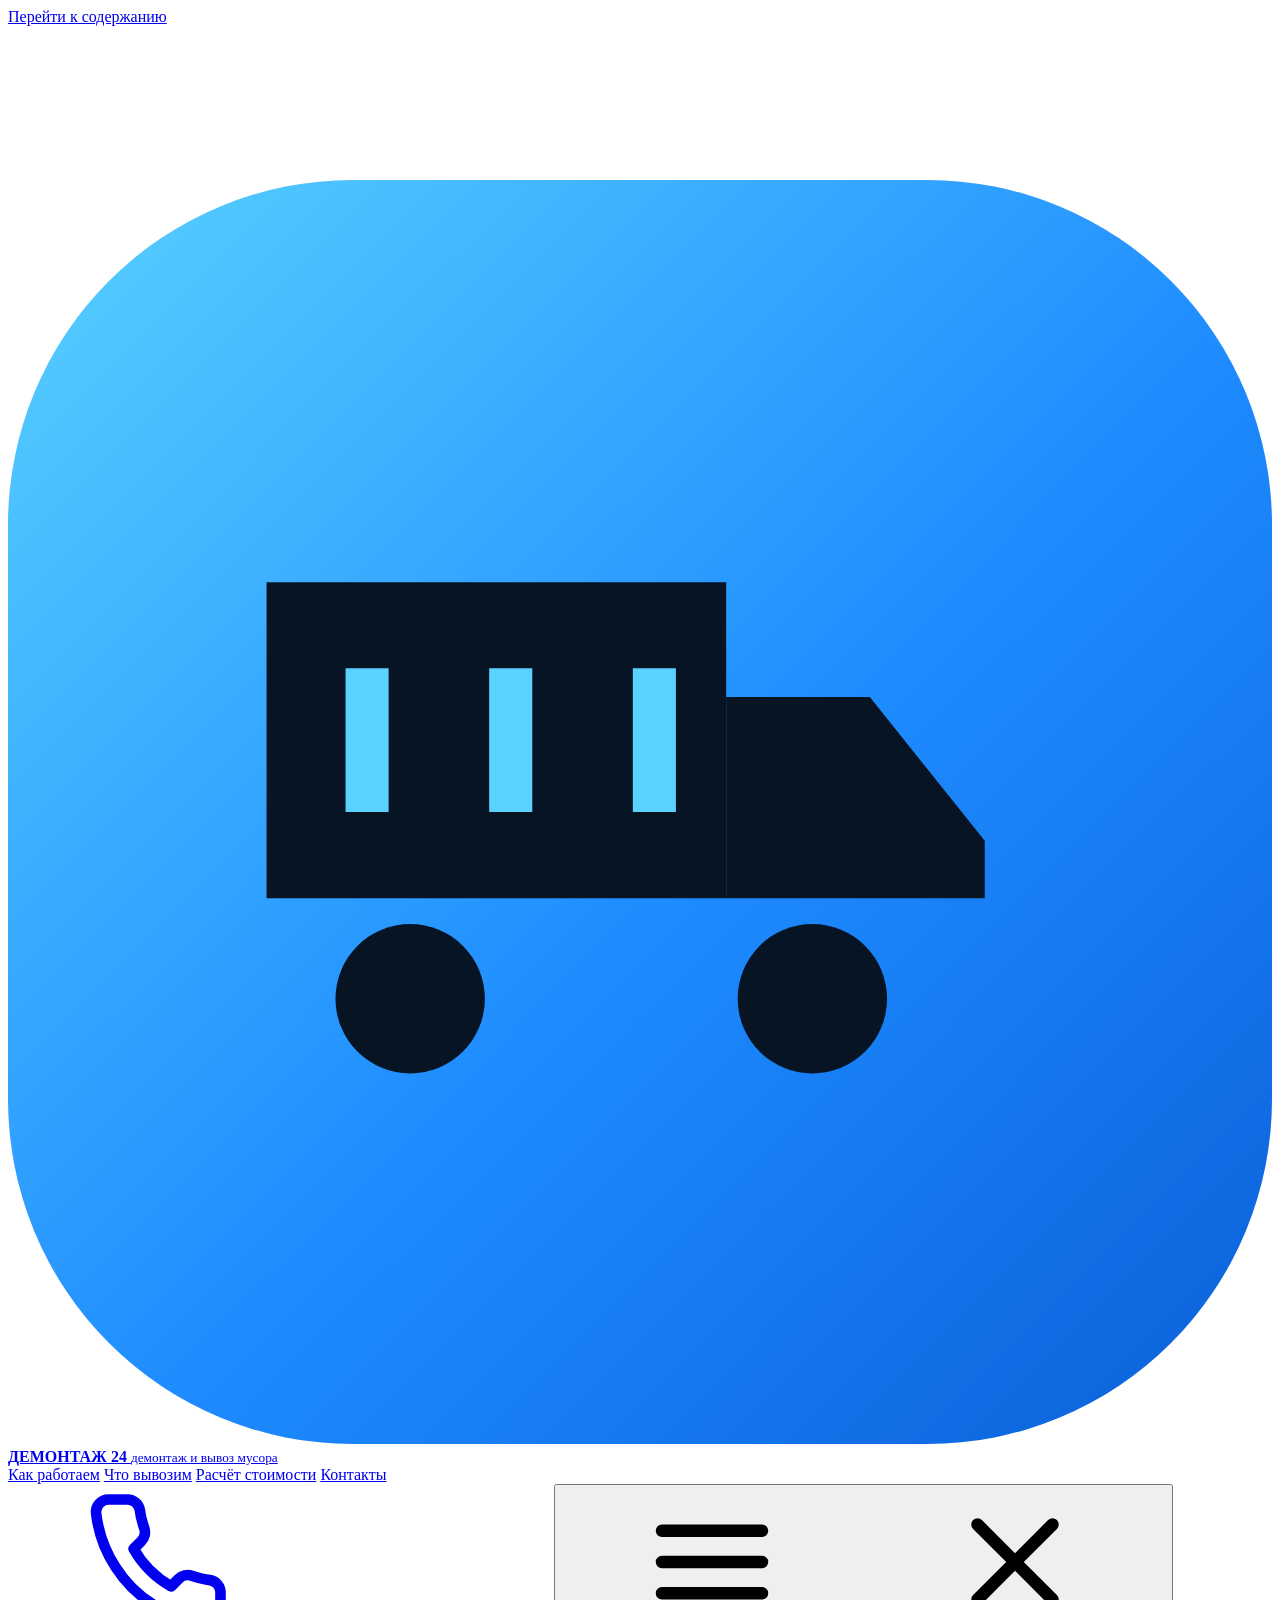
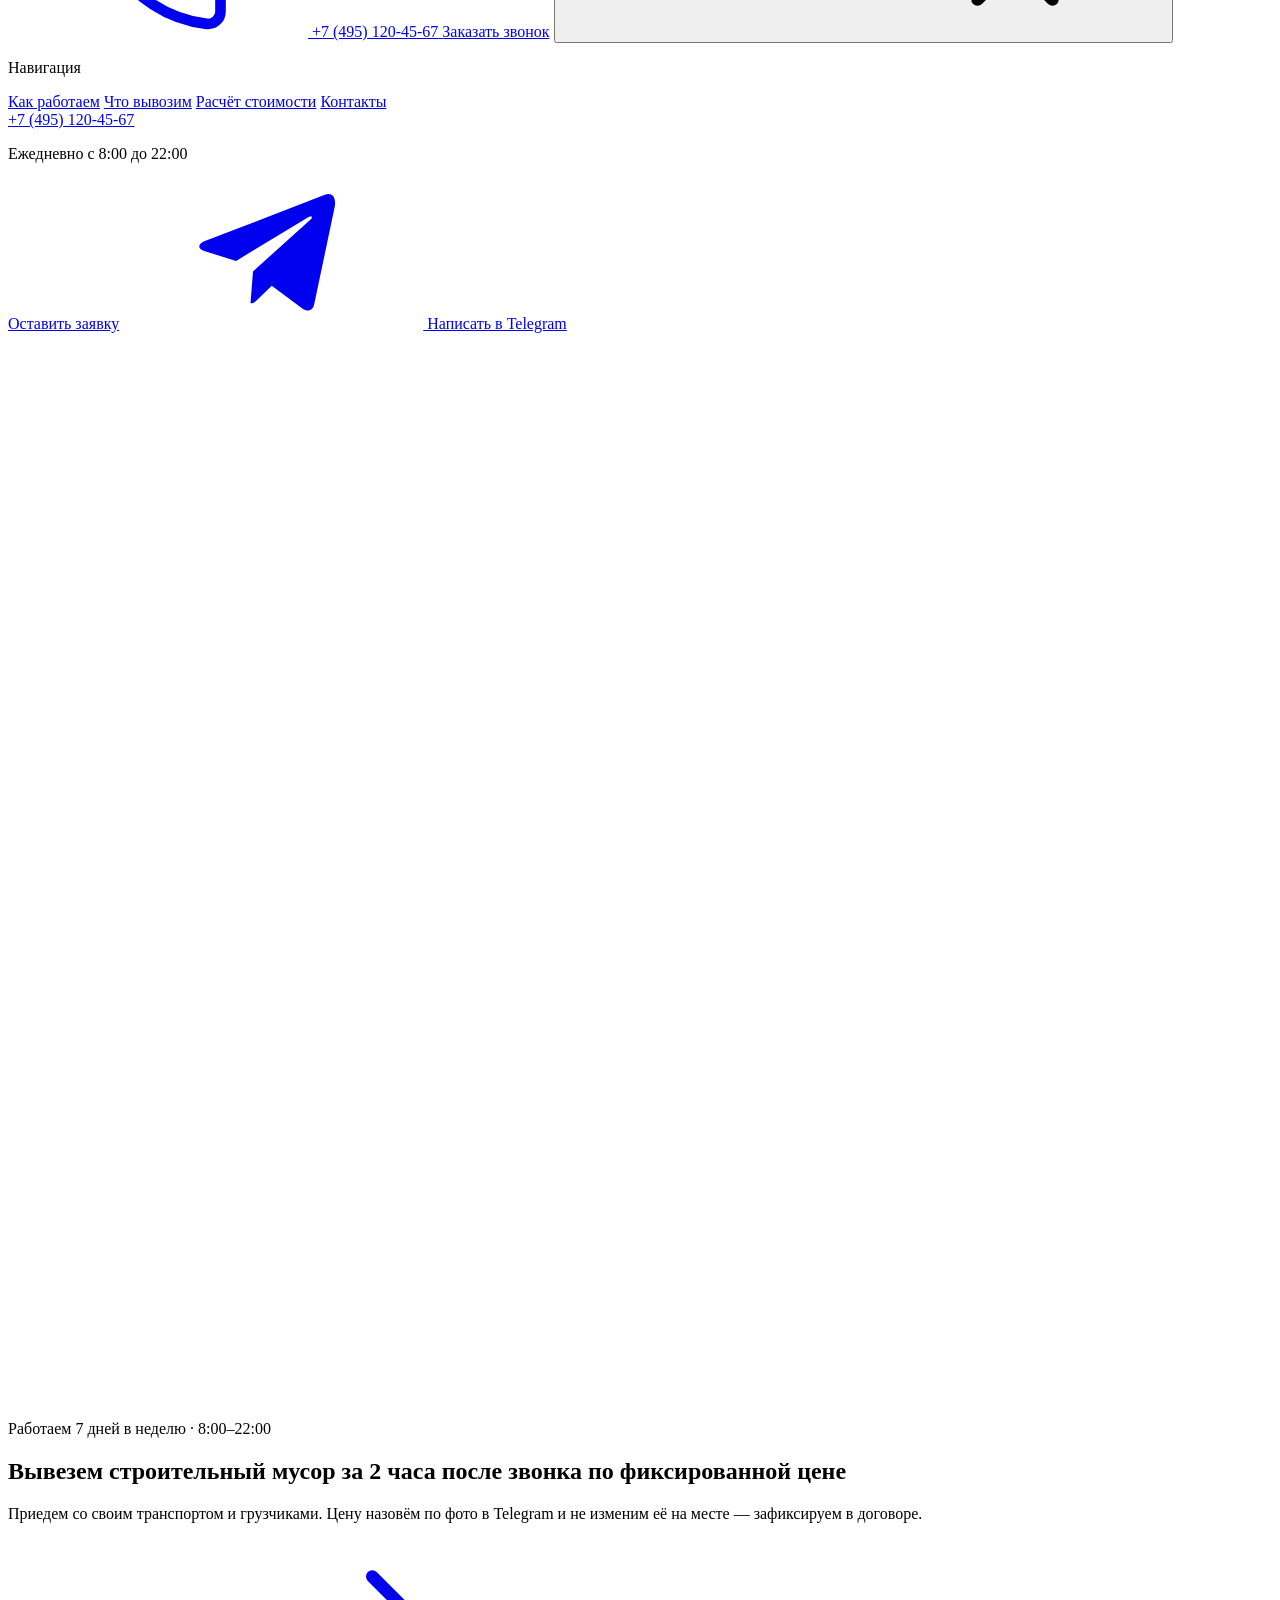
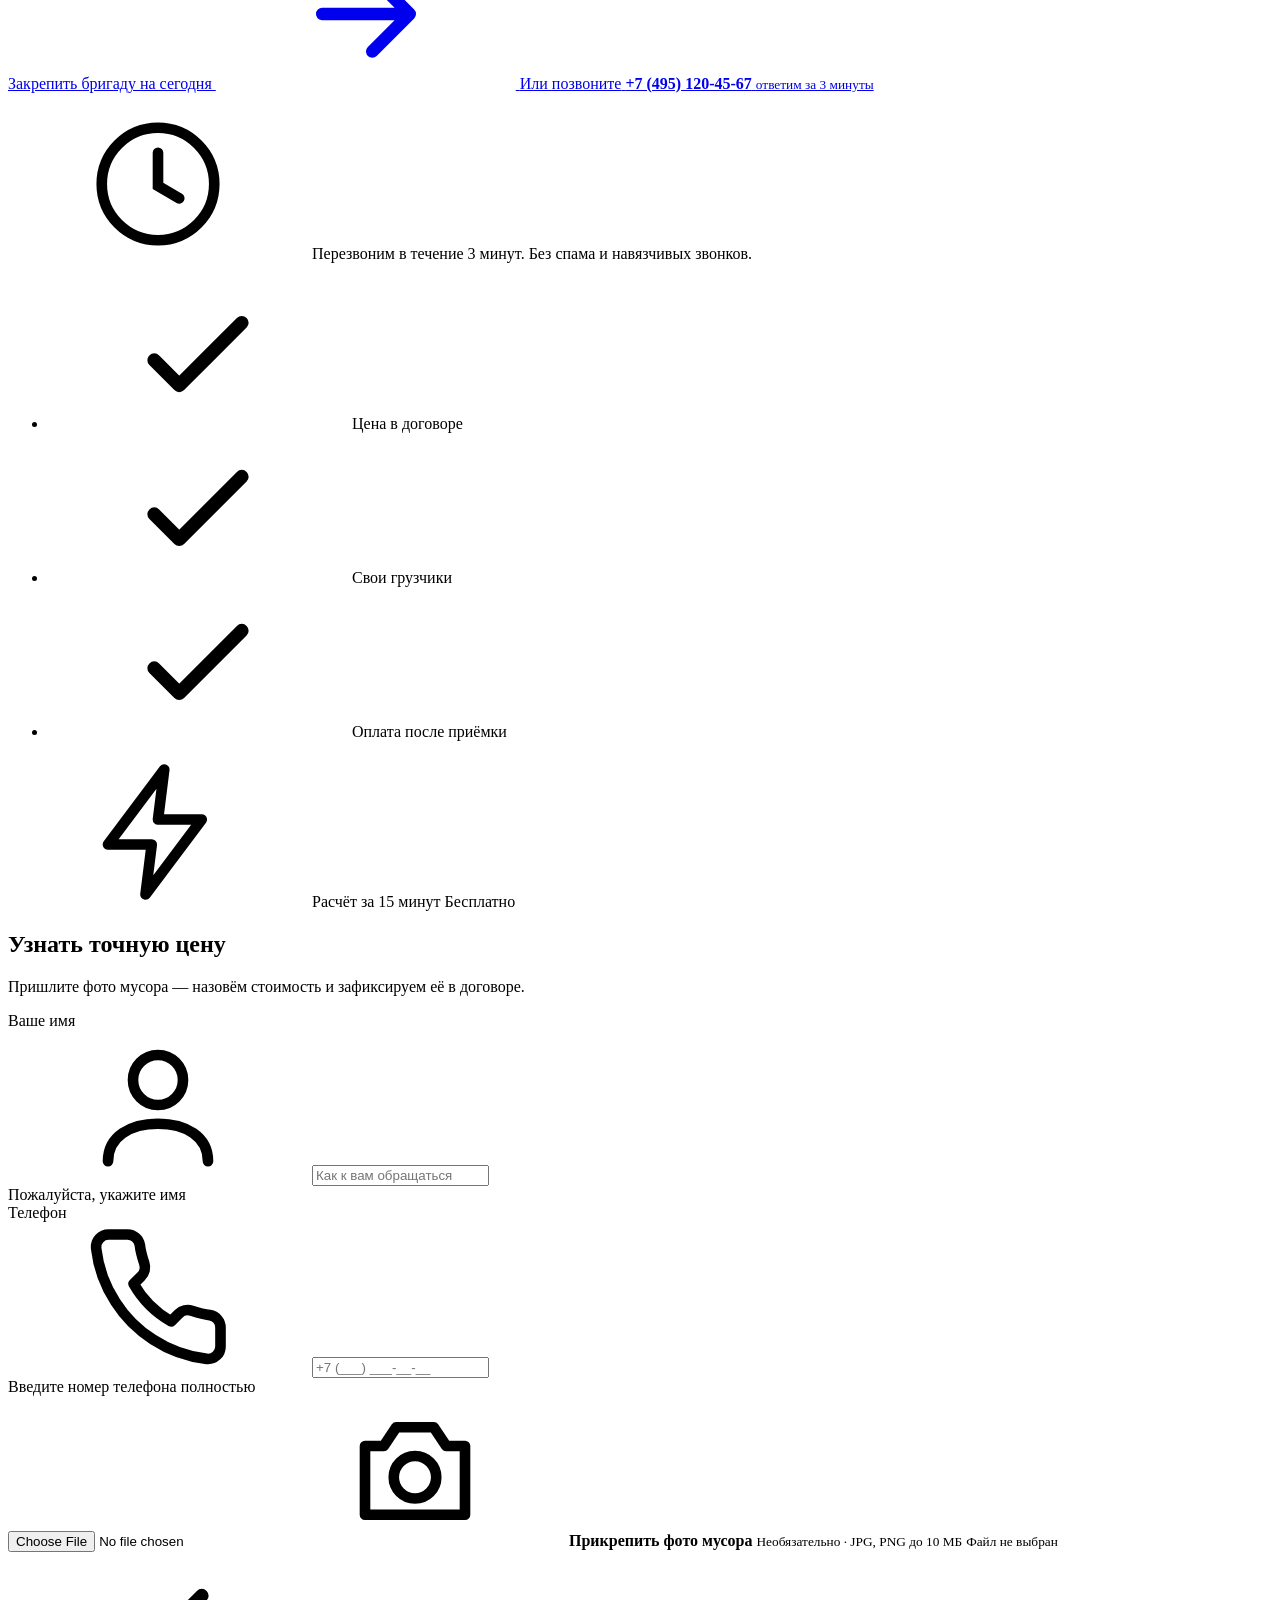
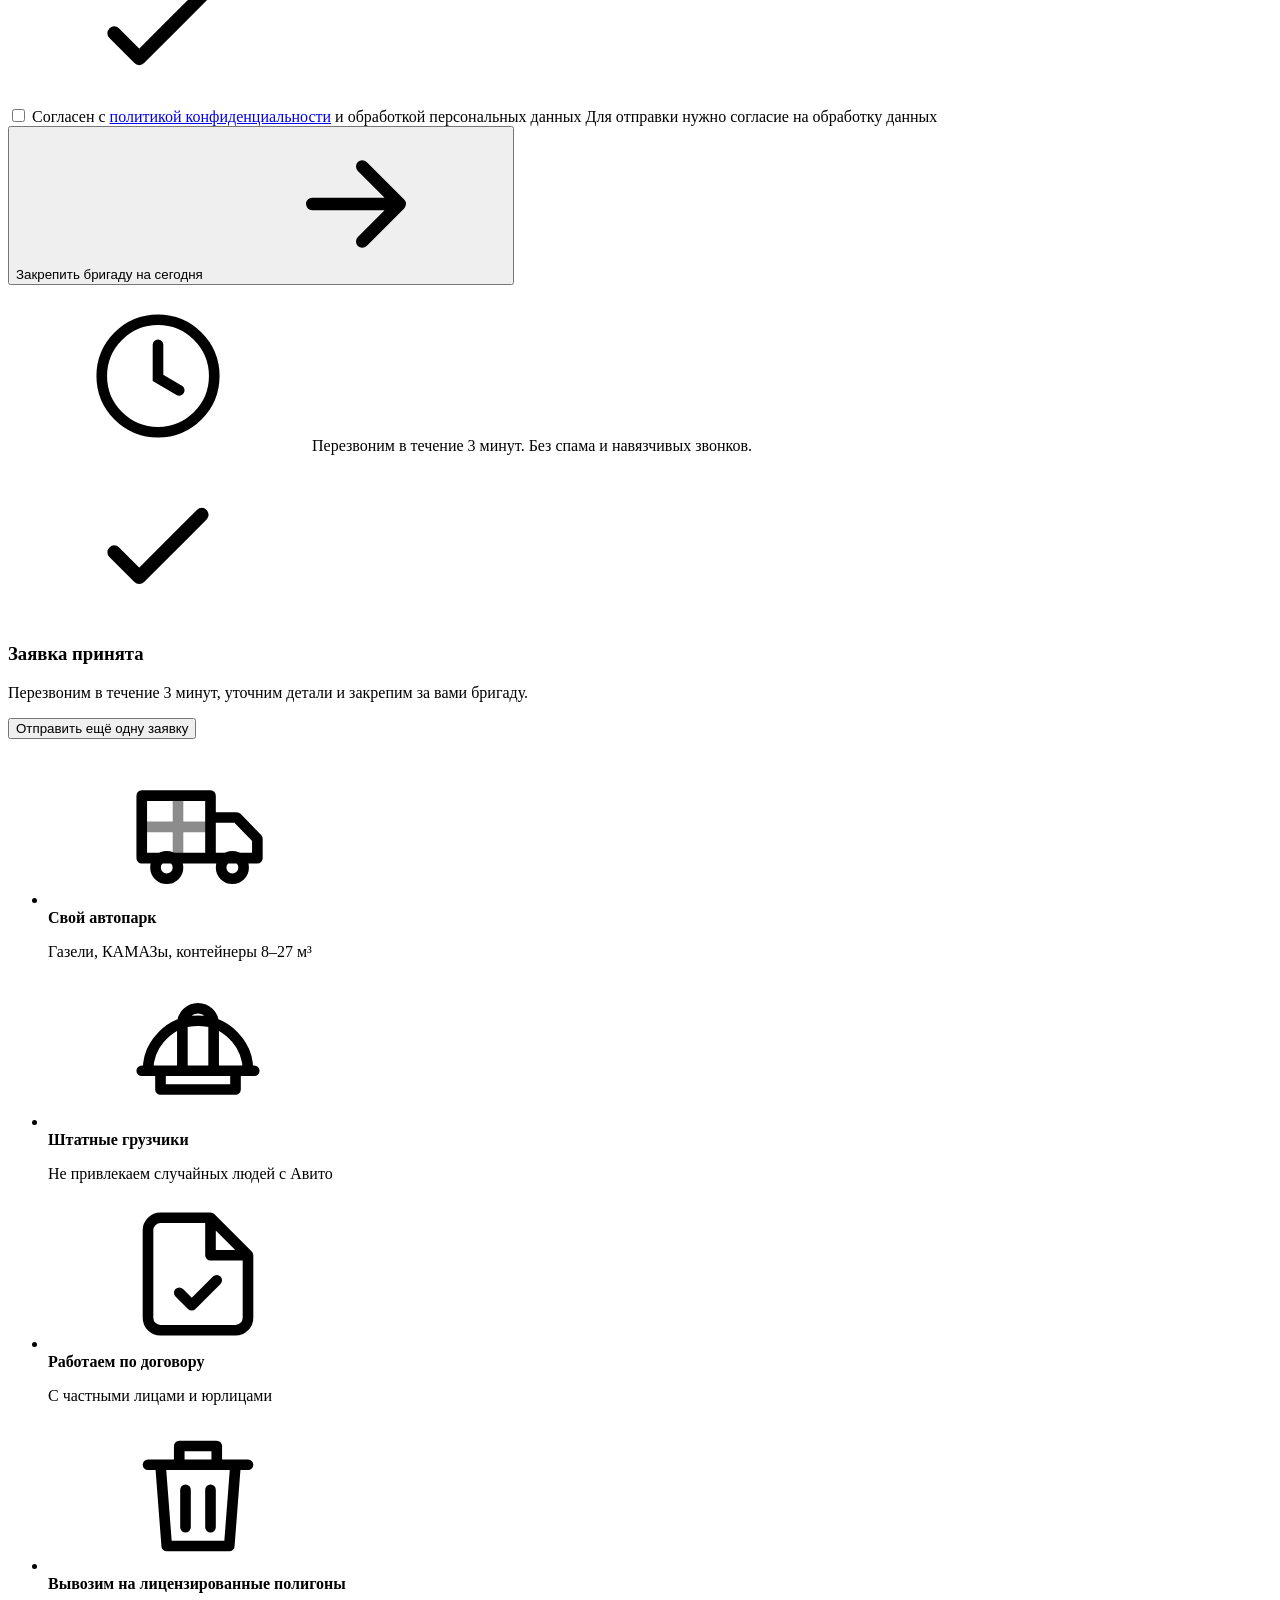
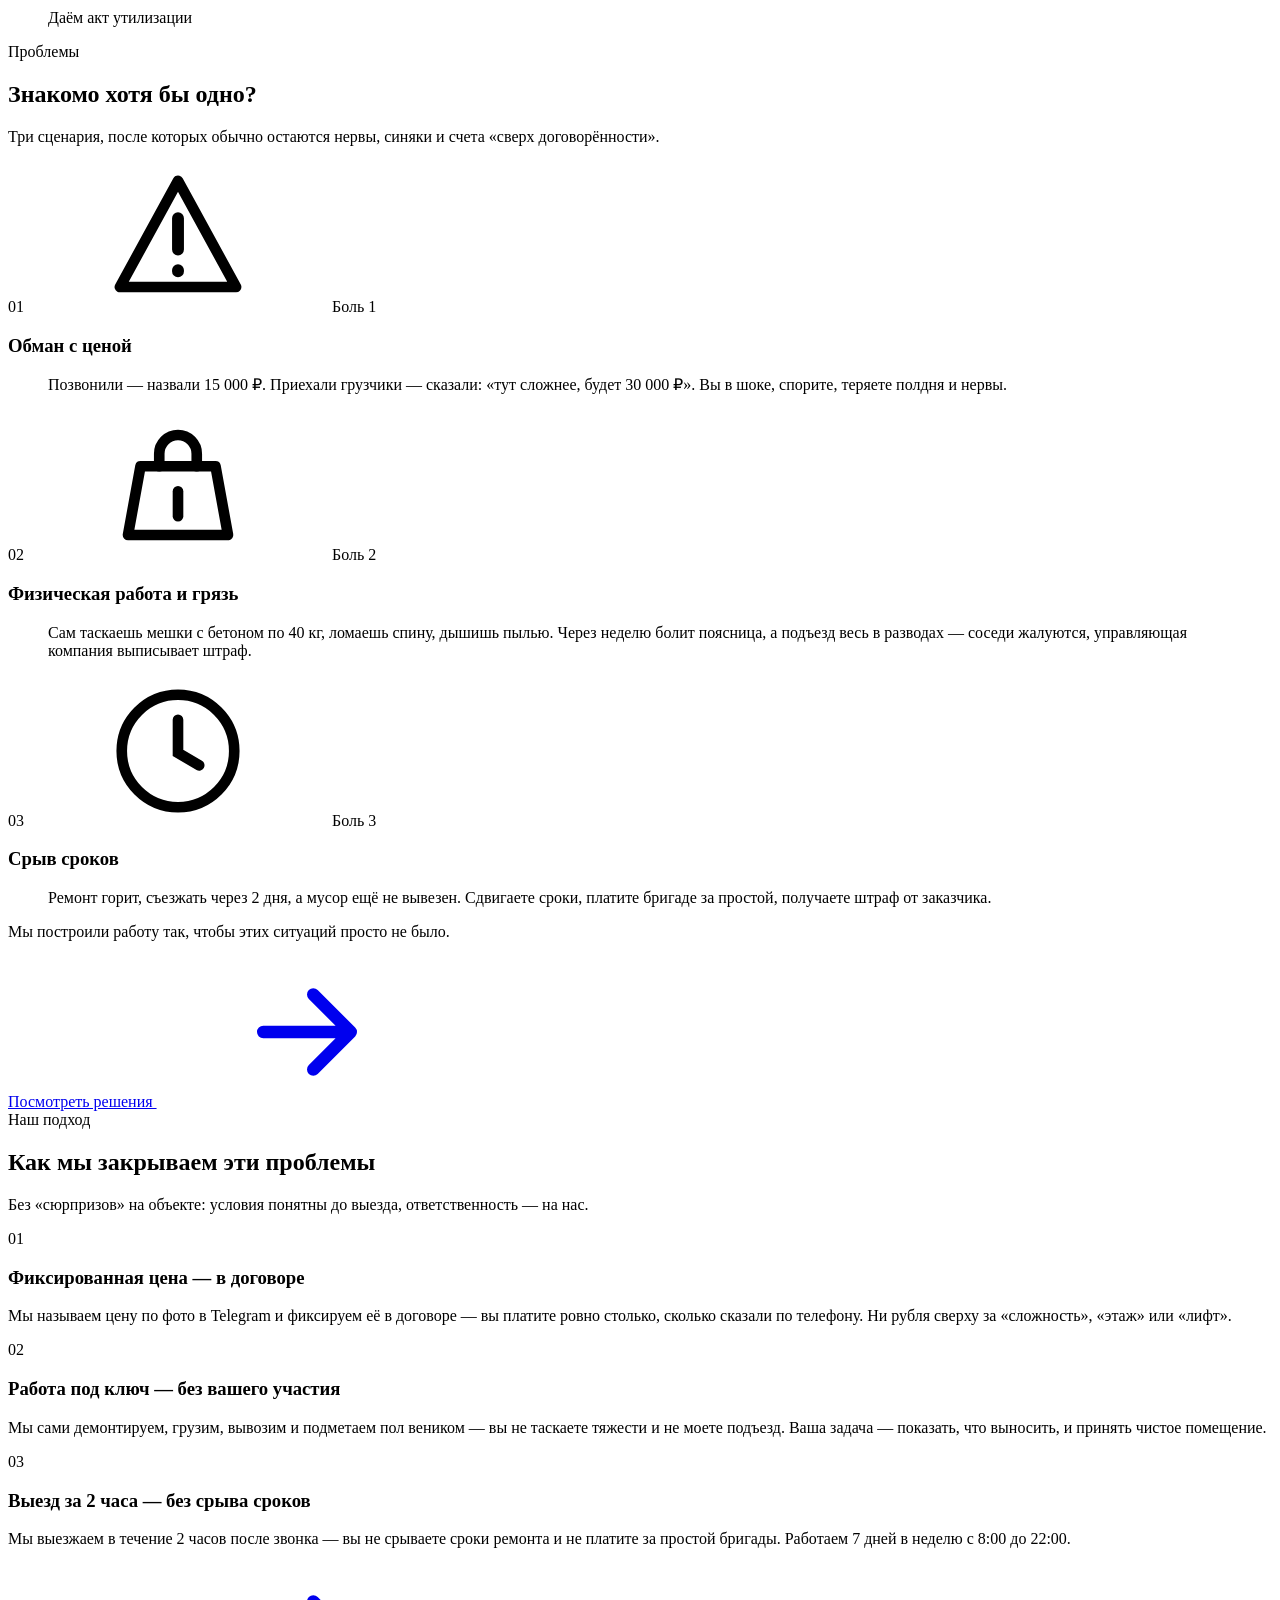
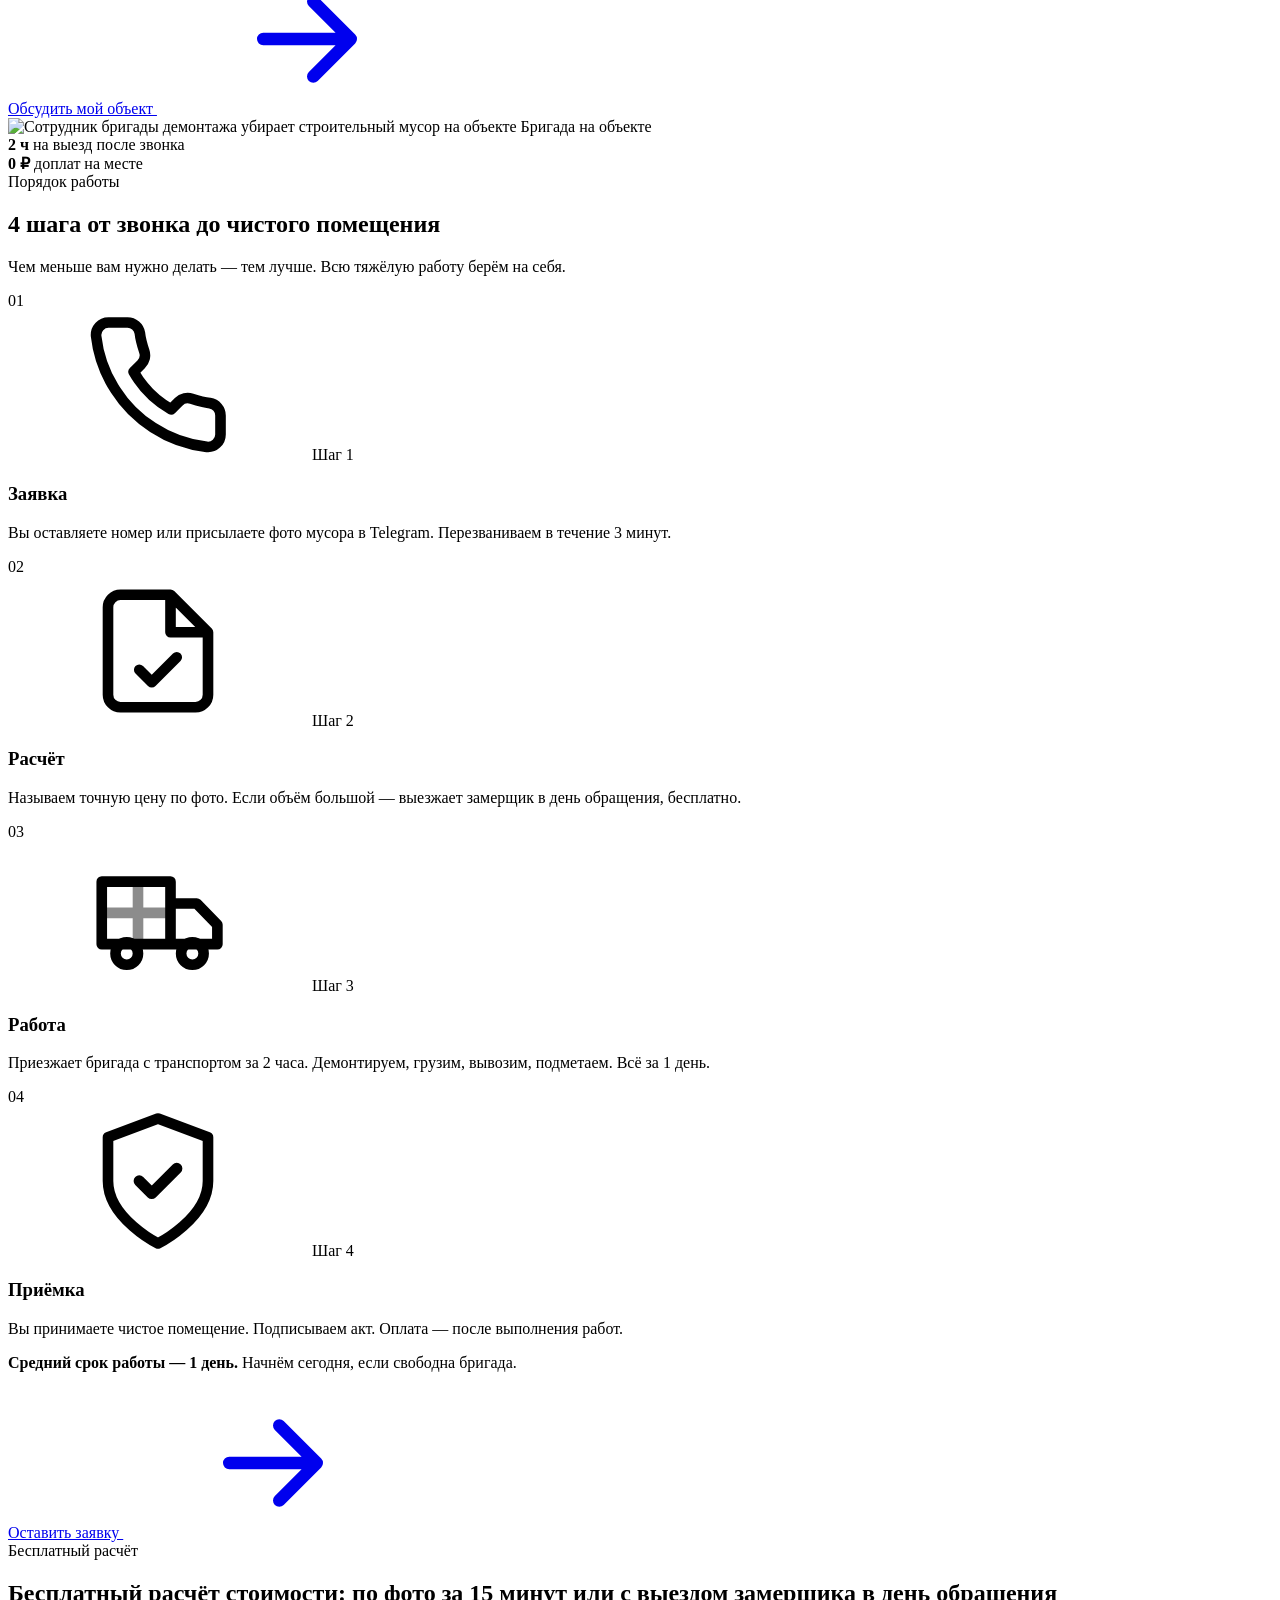
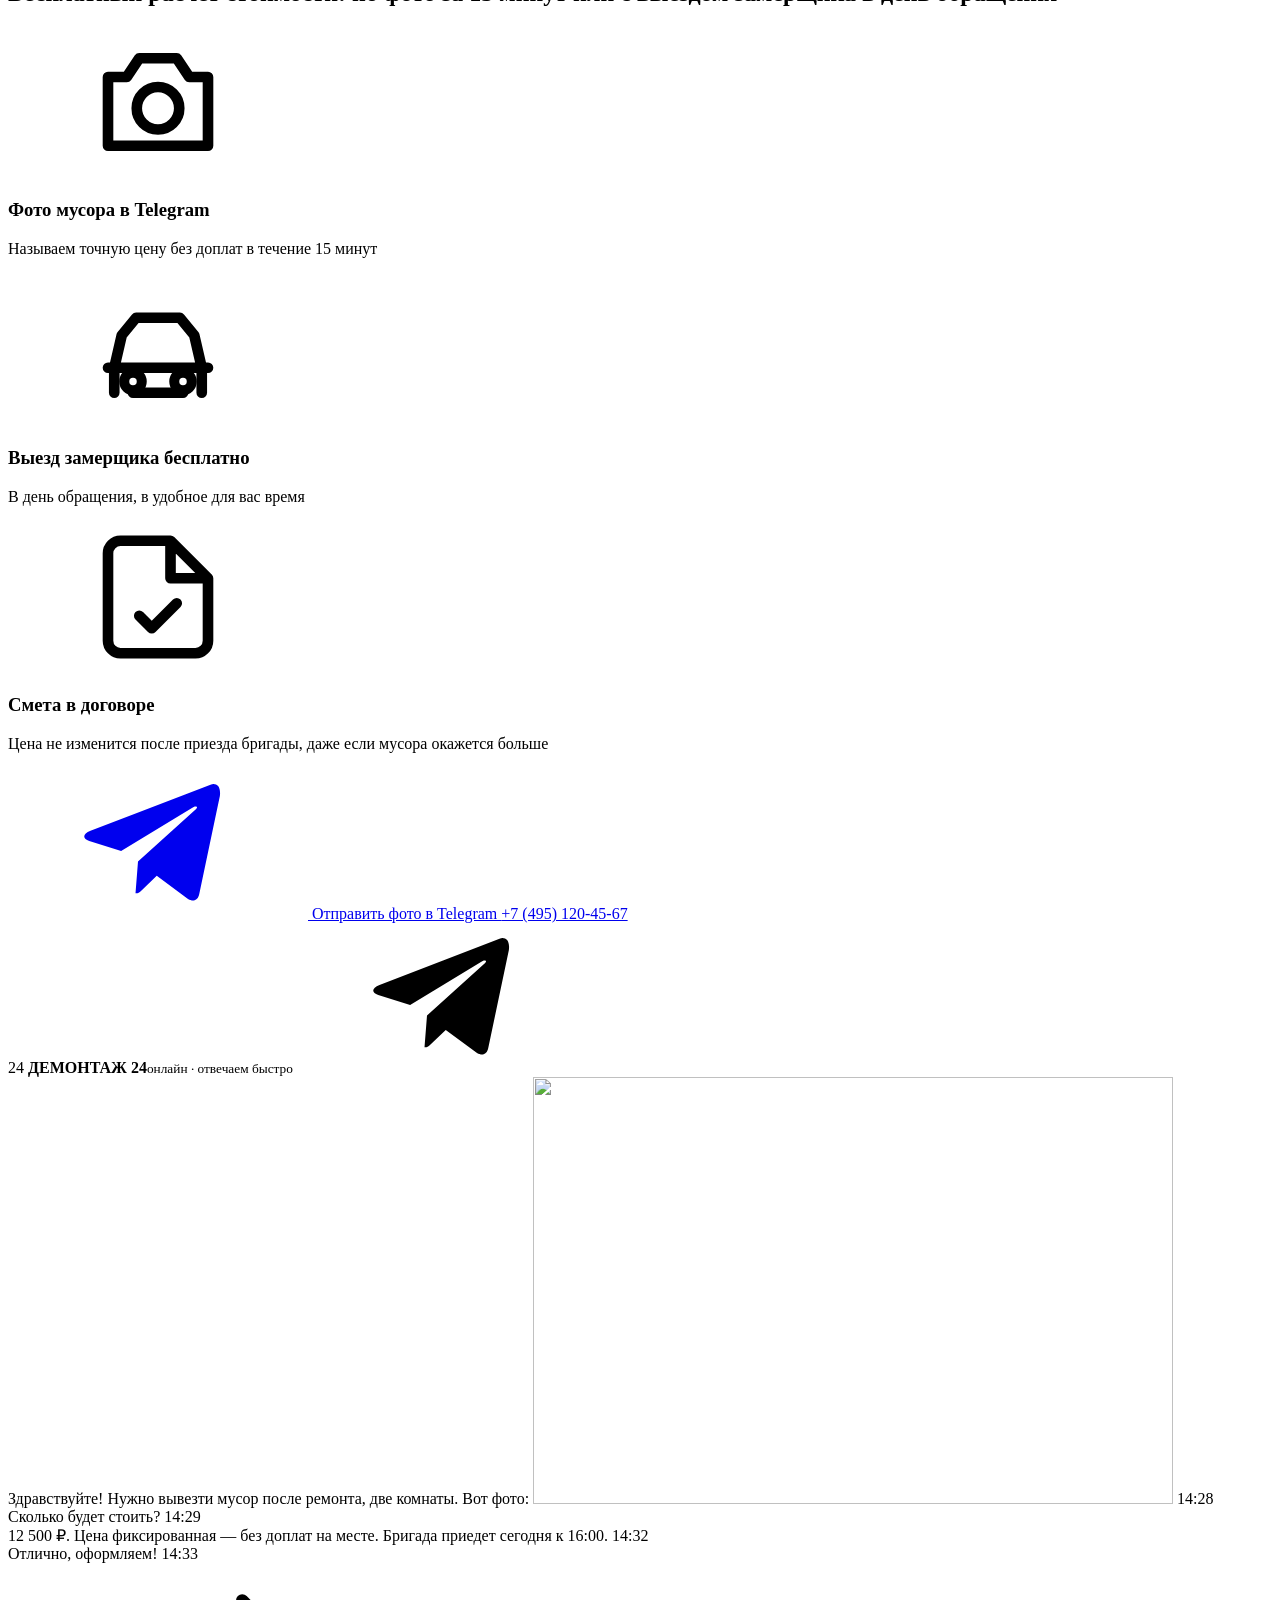
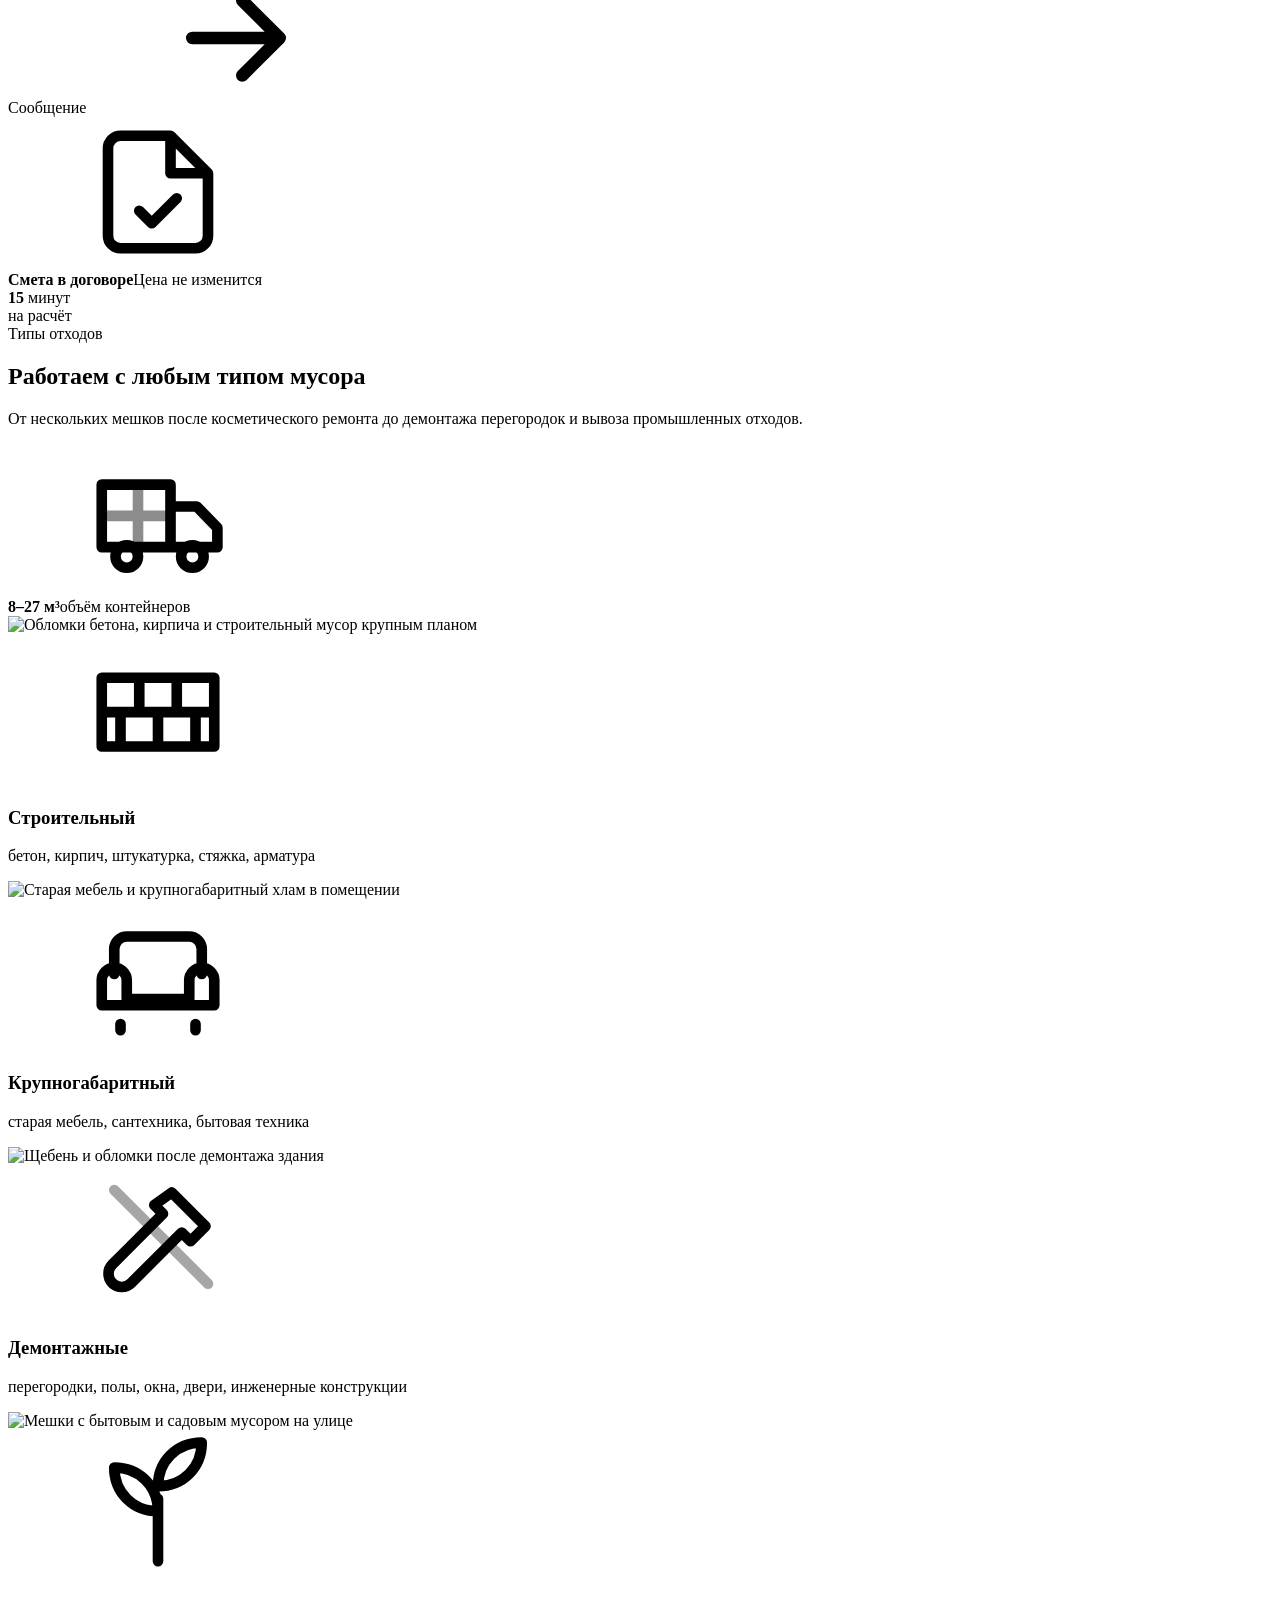
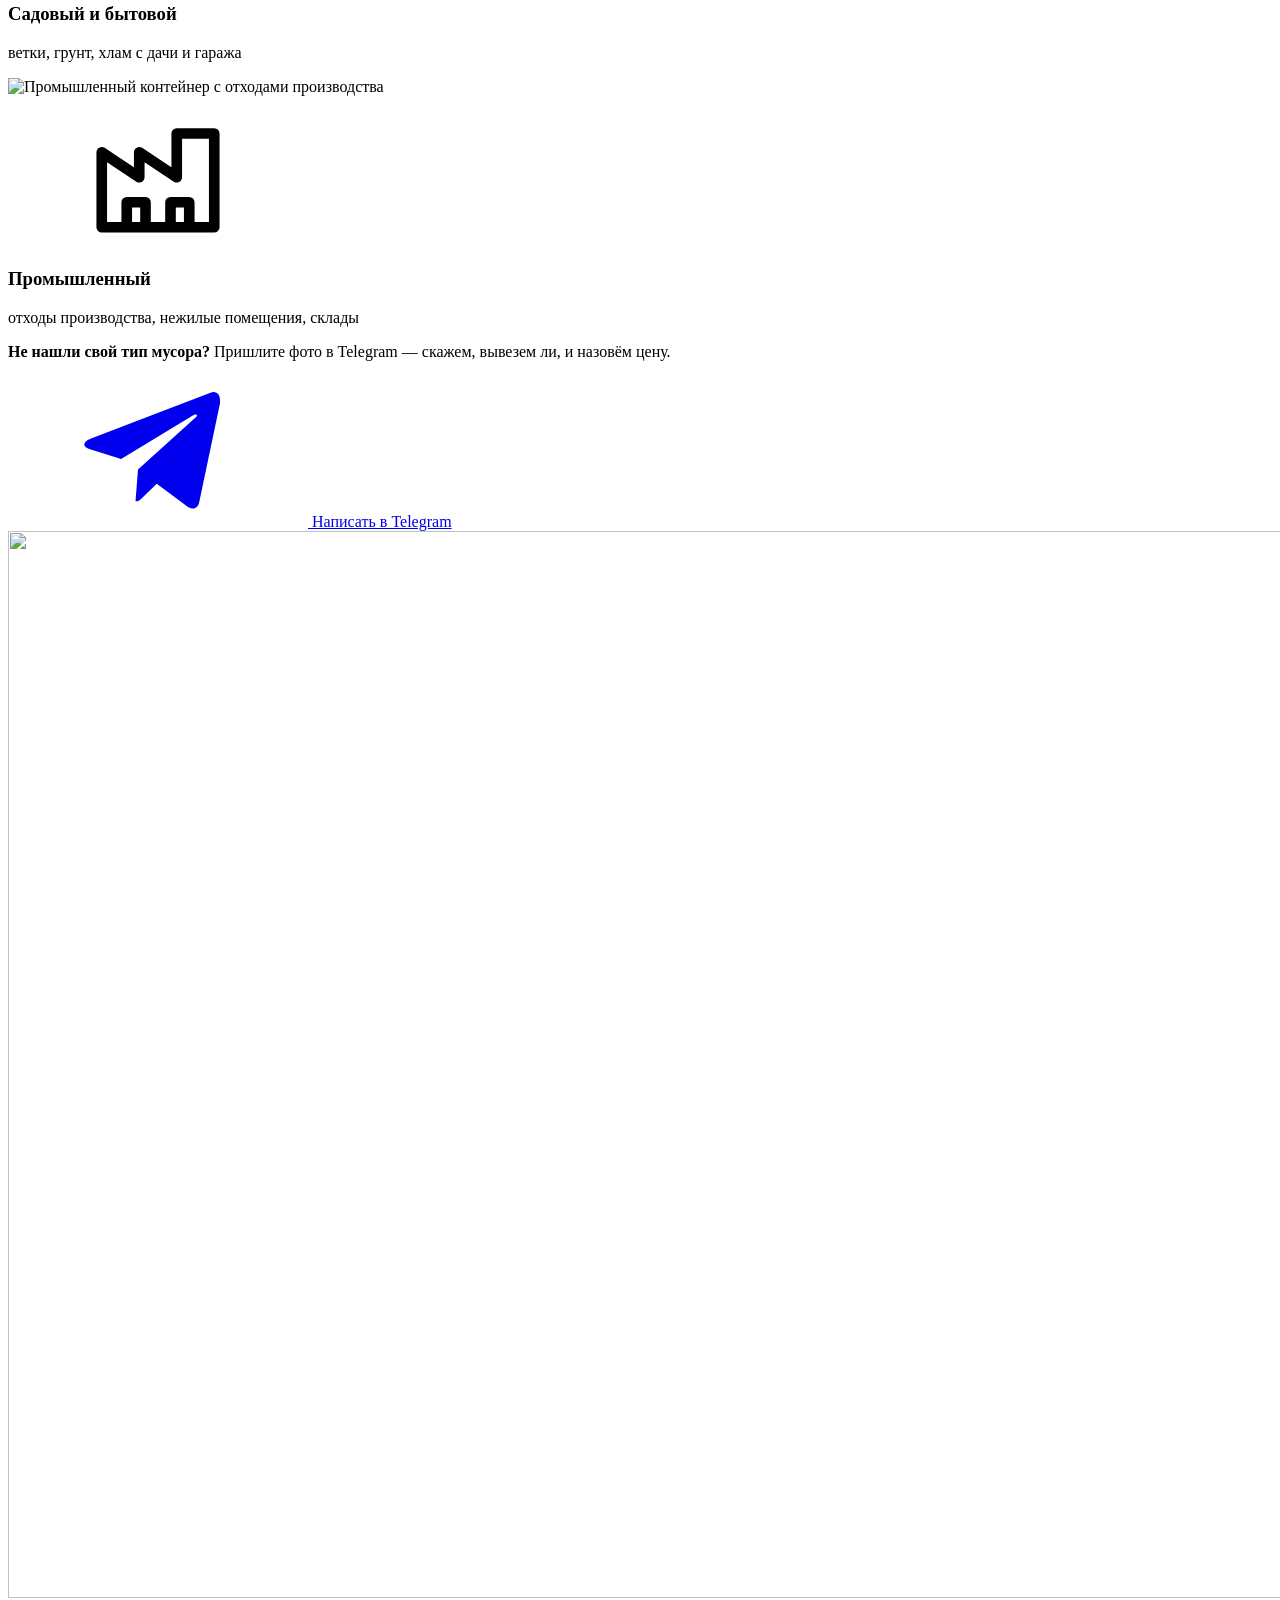
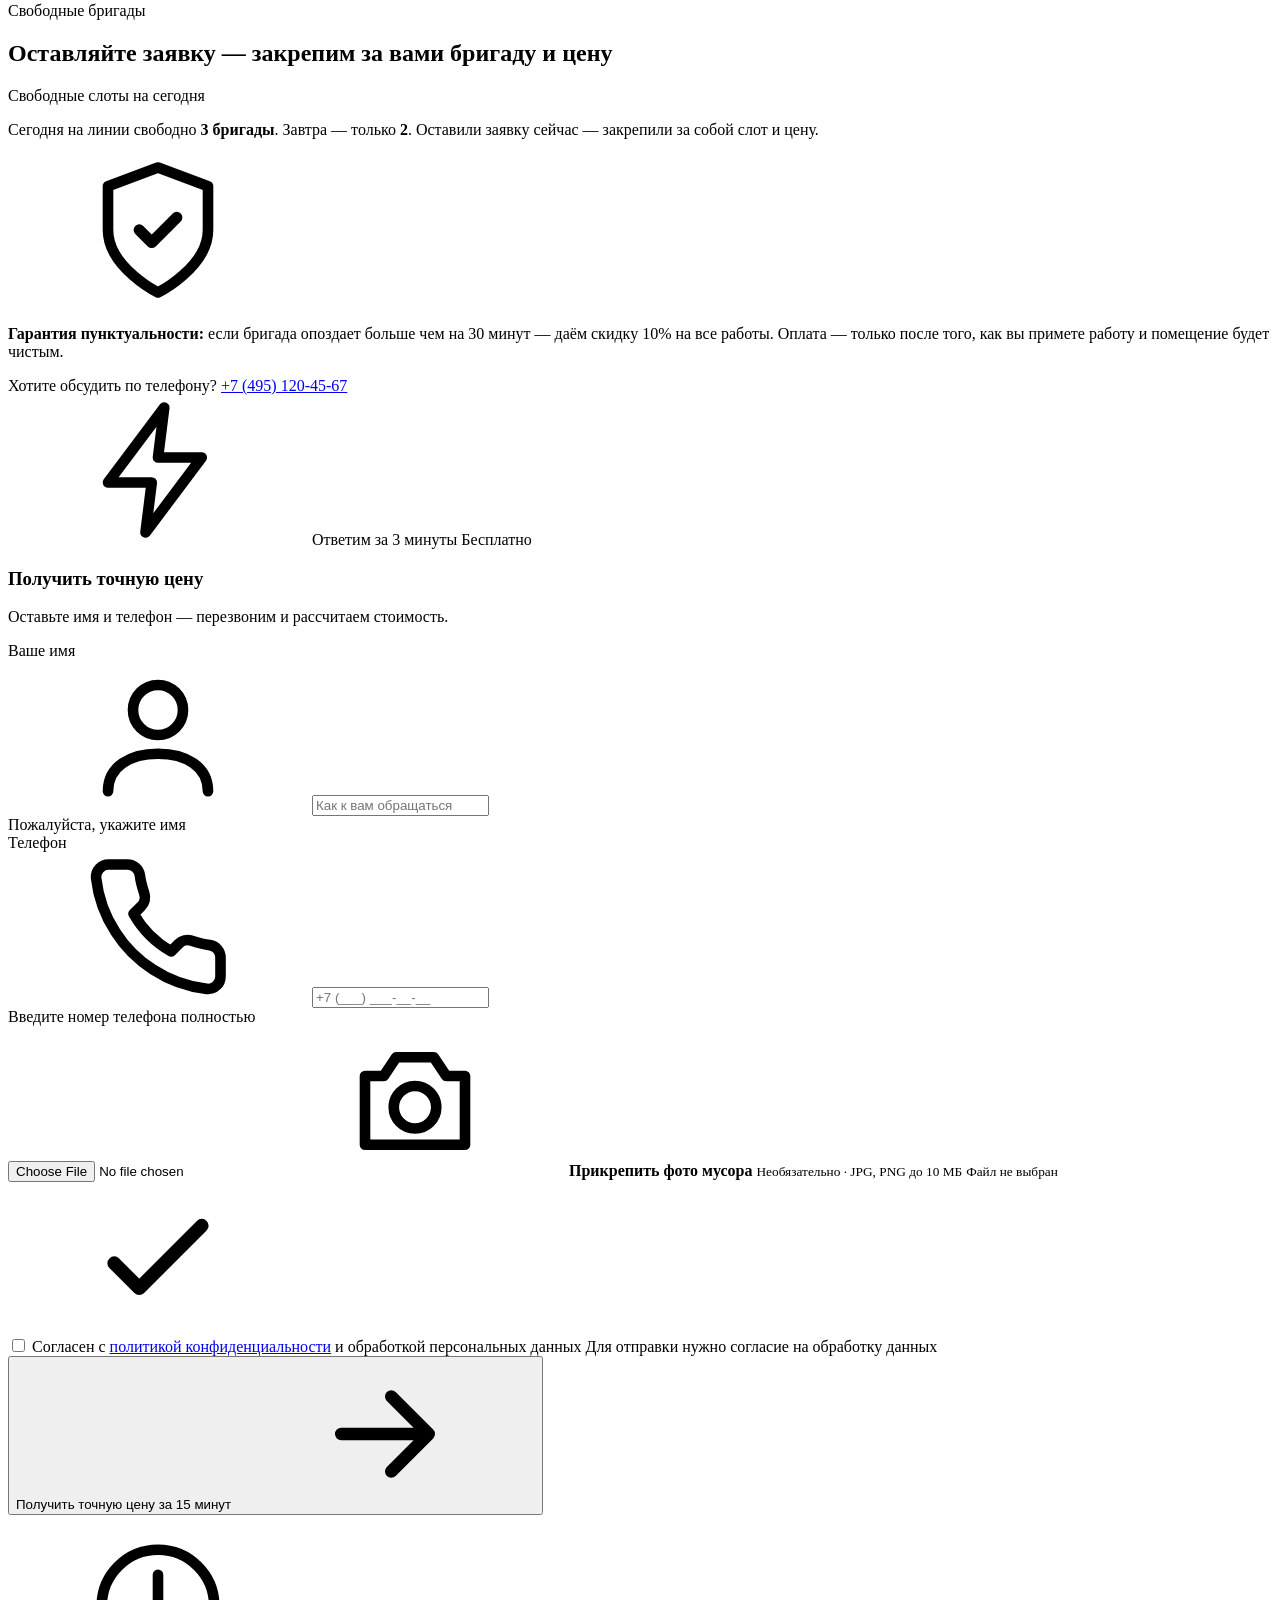
==== index.html @ 069a9d6f "Add files via upload" ====
<!DOCTYPE html>
<html lang="ru">
<head>
  <meta charset="UTF-8">
  <meta name="viewport" content="width=device-width, initial-scale=1.0">
  <meta name="theme-color" content="#071525">
  <title>ДЕМОНТАЖ 24 — демонтаж и вывоз строительного мусора за 2 часа</title>
  <meta name="description" content="Демонтаж и вывоз строительного мусора по фиксированной цене. Свой транспорт и грузчики, выезд за 2 часа, договор, лицензированные полигоны. Расчёт по фото в Telegram за 15 минут.">
  <meta property="og:title" content="ДЕМОНТАЖ 24 — вывоз строительного мусора за 2 часа">
  <meta property="og:description" content="Свой транспорт и грузчики. Цена по фото в Telegram и фиксация в договоре. Вывоз на лицензированные полигоны, акт утилизации.">
  <meta property="og:type" content="website">
  <meta property="og:image" content="assets/img/hero-1600.jpg">
  <link rel="icon" href="assets/img/favicon.svg" type="image/svg+xml">
  <link rel="preconnect" href="https://fonts.googleapis.com">
  <link rel="preconnect" href="https://fonts.gstatic.com" crossorigin>
  <link href="https://fonts.googleapis.com/css2?family=Manrope:wght@400;500;600;700;800&family=Oswald:wght@400;500;600;700&display=swap" rel="stylesheet">
  <link rel="preload" as="image" href="assets/img/hero-1600.jpg" imagesrcset="assets/img/hero-900.jpg 900w, assets/img/hero-1600.jpg 1600w" imagesizes="100vw">
  <link rel="stylesheet" href="assets/css/styles.css">
  <script>
    document.documentElement.classList.add('js');
    window.setTimeout(function () {
      if (!document.documentElement.hasAttribute('data-js-ready')) {
        document.documentElement.classList.remove('js');
      }
    }, 3000);
  </script>
  <script src="assets/js/main.js" defer></script>
</head>
<body>
  <a class="skip-link" href="#main">Перейти к содержанию</a>
  <div class="scroll-progress" aria-hidden="true"></div>

  <!-- Иконки -->
  <svg class="icon-sprite" aria-hidden="true" focusable="false">
    <symbol id="i-truck" viewBox="0 0 24 24">
      <path d="M3 6.5h11v10H3zM14 10h4.2l3.3 3.4v3.1H14z" fill="none" stroke="currentColor" stroke-width="1.7" stroke-linejoin="round"/>
      <circle cx="7" cy="18" r="1.8" fill="none" stroke="currentColor" stroke-width="1.7"/>
      <circle cx="17.5" cy="18" r="1.8" fill="none" stroke="currentColor" stroke-width="1.7"/>
      <path d="M8.8 6.5v10M3 11.5h11" fill="none" stroke="currentColor" stroke-width="1.7" opacity=".45"/>
    </symbol>
    <symbol id="i-helmet" viewBox="0 0 24 24">
      <path d="M4 15a8 8 0 0 1 16 0M9.5 15V7.5a2.5 2.5 0 0 1 5 0V15M3 15h18M6 15v3h12v-3" fill="none" stroke="currentColor" stroke-width="1.7" stroke-linecap="round" stroke-linejoin="round"/>
    </symbol>
    <symbol id="i-doc" viewBox="0 0 24 24">
      <path d="M14 3H6a2 2 0 0 0-2 2v14a2 2 0 0 0 2 2h12a2 2 0 0 0 2-2V9zM14 3v6h6M9 15l2 2 4-4" fill="none" stroke="currentColor" stroke-width="1.7" stroke-linecap="round" stroke-linejoin="round"/>
    </symbol>
    <symbol id="i-recycle" viewBox="0 0 24 24">
      <path d="M4 7h16M10 11v6M14 11v6M6 7l1 13h10l1-13M9 7V4h6v3" fill="none" stroke="currentColor" stroke-width="1.7" stroke-linecap="round" stroke-linejoin="round"/>
    </symbol>
    <symbol id="i-alert" viewBox="0 0 24 24">
      <path d="M12 3 2.7 20h18.6L12 3Z" fill="none" stroke="currentColor" stroke-width="1.7" stroke-linejoin="round"/>
      <path d="M12 9v5M12 17.3v.2" fill="none" stroke="currentColor" stroke-width="1.9" stroke-linecap="round"/>
    </symbol>
    <symbol id="i-weight" viewBox="0 0 24 24">
      <path d="M6 9h12l2 11H4L6 9Z" fill="none" stroke="currentColor" stroke-width="1.7" stroke-linejoin="round"/>
      <path d="M9 9V7a3 3 0 0 1 6 0v2" fill="none" stroke="currentColor" stroke-width="1.7" stroke-linecap="round"/>
      <path d="M12 13v4" fill="none" stroke="currentColor" stroke-width="1.7" stroke-linecap="round"/>
    </symbol>
    <symbol id="i-clock" viewBox="0 0 24 24">
      <circle cx="12" cy="12" r="9" fill="none" stroke="currentColor" stroke-width="1.7"/>
      <path d="M12 7v5.3l3.4 2" fill="none" stroke="currentColor" stroke-width="1.7" stroke-linecap="round"/>
    </symbol>
    <symbol id="i-camera" viewBox="0 0 24 24">
      <path d="M4 8h3l2-3h6l2 3h3v11H4V8Z" fill="none" stroke="currentColor" stroke-width="1.7" stroke-linejoin="round"/>
      <circle cx="12" cy="13" r="3.4" fill="none" stroke="currentColor" stroke-width="1.7"/>
    </symbol>
    <symbol id="i-car" viewBox="0 0 24 24">
      <path d="M4 15h16M5 15l1.2-5.2L8.5 7h7l2.3 2.8L19 15M5 15v4M19 15v4M8 19h8" fill="none" stroke="currentColor" stroke-width="1.7" stroke-linecap="round" stroke-linejoin="round"/>
      <circle cx="8" cy="17.2" r="1.4" fill="none" stroke="currentColor" stroke-width="1.6"/>
      <circle cx="16" cy="17.2" r="1.4" fill="none" stroke="currentColor" stroke-width="1.6"/>
    </symbol>
    <symbol id="i-brick" viewBox="0 0 24 24">
      <path d="M3 7h18v11H3zM3 12.5h18M9 7v5.5M15 7v5.5M6 12.5V18M12 12.5V18M18 12.5V18" fill="none" stroke="currentColor" stroke-width="1.7" stroke-linejoin="round"/>
    </symbol>
    <symbol id="i-sofa" viewBox="0 0 24 24">
      <path d="M5 12V8a2 2 0 0 1 2-2h10a2 2 0 0 1 2 2v4M3 13a2 2 0 0 1 4 0v3h10v-3a2 2 0 0 1 4 0v4H3v-4ZM6 20v1M18 20v1" fill="none" stroke="currentColor" stroke-width="1.7" stroke-linecap="round" stroke-linejoin="round"/>
    </symbol>
    <symbol id="i-tools" viewBox="0 0 24 24">
      <path d="m14.2 4.4 5.4 5.4-2.4 2.4-1.4-1.4-8.1 8.1a2.1 2.1 0 0 1-3-3l8.1-8.1-1.4-1.4 2.8-2Z" fill="none" stroke="currentColor" stroke-width="1.7" stroke-linecap="round" stroke-linejoin="round"/>
      <path d="m5 4 15 15" fill="none" stroke="currentColor" stroke-width="1.7" stroke-linecap="round" opacity=".35"/>
    </symbol>
    <symbol id="i-leaf" viewBox="0 0 24 24">
      <path d="M12 21V11M12 13C8 13 5 10 5 6c4 0 7 3 7 7ZM12 9c0-4 3-7 7-7 0 4-3 7-7 7Z" fill="none" stroke="currentColor" stroke-width="1.7" stroke-linecap="round" stroke-linejoin="round"/>
    </symbol>
    <symbol id="i-factory" viewBox="0 0 24 24">
      <path d="M3 21V9l6 4V9l6 4V6h6v15H3Z" fill="none" stroke="currentColor" stroke-width="1.7" stroke-linejoin="round"/>
      <path d="M7 21v-4h3v4M14 21v-4h3v4" fill="none" stroke="currentColor" stroke-width="1.7" stroke-linejoin="round"/>
    </symbol>
    <symbol id="i-phone" viewBox="0 0 24 24">
      <path d="M22 16.9v3a2 2 0 0 1-2.2 2 19.8 19.8 0 0 1-8.6-3.1 19.5 19.5 0 0 1-6-6A19.8 19.8 0 0 1 2.1 4.2 2 2 0 0 1 4.1 2h3a2 2 0 0 1 2 1.7c.1 1 .4 2 .7 2.9a2 2 0 0 1-.5 2.1L8.1 9.9a16 16 0 0 0 6 6l1.2-1.2a2 2 0 0 1 2.1-.5c.9.3 1.9.6 2.9.7a2 2 0 0 1 1.7 2Z" fill="none" stroke="currentColor" stroke-width="1.7" stroke-linecap="round" stroke-linejoin="round"/>
    </symbol>
    <symbol id="i-mail" viewBox="0 0 24 24">
      <rect x="3" y="5" width="18" height="14" rx="2" fill="none" stroke="currentColor" stroke-width="1.7"/>
      <path d="m3.5 7 8.5 6 8.5-6" fill="none" stroke="currentColor" stroke-width="1.7" stroke-linecap="round" stroke-linejoin="round"/>
    </symbol>
    <symbol id="i-pin" viewBox="0 0 24 24">
      <path d="M20 10c0 6-8 12-8 12S4 16 4 10a8 8 0 1 1 16 0Z" fill="none" stroke="currentColor" stroke-width="1.7" stroke-linejoin="round"/>
      <circle cx="12" cy="10" r="2.6" fill="none" stroke="currentColor" stroke-width="1.7"/>
    </symbol>
    <symbol id="i-telegram" viewBox="0 0 24 24">
      <path d="M21.9 4.3 18.6 20c-.2 1-.9 1.3-1.8.8l-5-3.7-2.4 2.3c-.3.3-.5.5-1 .5l.4-5.1 9.3-8.4c.4-.4-.1-.6-.6-.2L6.1 13.1 1 11.5c-1.1-.3-1.1-1.1.2-1.6l19.2-7.4c.9-.3 1.7.2 1.5 1.8Z" fill="currentColor"/>
    </symbol>
    <symbol id="i-arrow" viewBox="0 0 24 24">
      <path d="M5 12h14M13 6l6 6-6 6" fill="none" stroke="currentColor" stroke-width="2" stroke-linecap="round" stroke-linejoin="round"/>
    </symbol>
    <symbol id="i-check" viewBox="0 0 24 24">
      <path d="m5 13 4 4L19 7" fill="none" stroke="currentColor" stroke-width="2.2" stroke-linecap="round" stroke-linejoin="round"/>
    </symbol>
    <symbol id="i-shield" viewBox="0 0 24 24">
      <path d="M12 22s8-4 8-10V5l-8-3-8 3v7c0 6 8 10 8 10Z" fill="none" stroke="currentColor" stroke-width="1.7" stroke-linejoin="round"/>
      <path d="m9 12 2 2 4-4" fill="none" stroke="currentColor" stroke-width="1.8" stroke-linecap="round" stroke-linejoin="round"/>
    </symbol>
    <symbol id="i-user" viewBox="0 0 24 24">
      <circle cx="12" cy="8" r="4" fill="none" stroke="currentColor" stroke-width="1.7"/>
      <path d="M4 21c0-4 3.6-6 8-6s8 2 8 6" fill="none" stroke="currentColor" stroke-width="1.7" stroke-linecap="round"/>
    </symbol>
    <symbol id="i-bolt" viewBox="0 0 24 24">
      <path d="m13 2-9 12h7l-1 8 9-12h-7l1-8Z" fill="none" stroke="currentColor" stroke-width="1.7" stroke-linejoin="round"/>
    </symbol>
    <symbol id="i-users" viewBox="0 0 24 24">
      <circle cx="9" cy="7" r="4" fill="none" stroke="currentColor" stroke-width="1.7"/>
      <path d="M16 21v-2a4 4 0 0 0-4-4H6a4 4 0 0 0-4 4v2M16 3.1a4 4 0 0 1 0 7.8M22 21v-2a4 4 0 0 0-3-3.9" fill="none" stroke="currentColor" stroke-width="1.7" stroke-linecap="round"/>
    </symbol>
    <symbol id="i-menu" viewBox="0 0 24 24">
      <path d="M4 7h16M4 12h16M4 17h16" fill="none" stroke="currentColor" stroke-width="2" stroke-linecap="round"/>
    </symbol>
    <symbol id="i-close" viewBox="0 0 24 24">
      <path d="m6 6 12 12M18 6 6 18" fill="none" stroke="currentColor" stroke-width="2" stroke-linecap="round"/>
    </symbol>
    <symbol id="i-calendar" viewBox="0 0 24 24">
      <rect x="3" y="5" width="18" height="16" rx="2" fill="none" stroke="currentColor" stroke-width="1.7"/>
      <path d="M8 3v4M16 3v4M3 10h18" fill="none" stroke="currentColor" stroke-width="1.7" stroke-linecap="round"/>
    </symbol>
  </svg>
<header class="site-header" id="site-header">
    <div class="container site-header__inner">
      <a class="logo" href="#top">
        <span class="logo__mark" aria-hidden="true">
          <svg viewBox="0 0 44 44" focusable="false">
            <defs>
              <linearGradient id="logo-grad-head" x1="0" y1="0" x2="1" y2="1">
                <stop offset="0" stop-color="#5AD2FF"/>
                <stop offset="0.55" stop-color="#1E8BFF"/>
                <stop offset="1" stop-color="#0A5FD8"/>
              </linearGradient>
            </defs>
            <rect width="44" height="44" rx="12" fill="url(#logo-grad-head)"/>
            <path d="M9 14h16v11H9z" fill="#061423"/>
            <path d="M25 18h5l4 5v2h-9z" fill="#061423"/>
            <circle cx="14" cy="28.5" r="2.6" fill="#061423"/>
            <circle cx="28" cy="28.5" r="2.6" fill="#061423"/>
            <path d="M12.5 17v5M17.5 17v5M22.5 17v5" stroke="#5AD2FF" stroke-width="1.5"/>
          </svg>
        </span>
        <span class="logo__text">
          <strong>ДЕМОНТАЖ <span>24</span></strong>
          <small>демонтаж и вывоз мусора</small>
        </span>
      </a>

      <nav class="site-nav" aria-label="Основная навигация">
        <a href="#process">Как работаем</a>
        <a href="#waste">Что вывозим</a>
        <a href="#included">Расчёт стоимости</a>
        <a href="#contacts">Контакты</a>
      </nav>

      <div class="site-header__actions">
        <a class="header-phone" href="tel:+74951204567" aria-label="Позвонить: +7 495 120-45-67">
          <svg class="icon" aria-hidden="true"><use href="#i-phone"/></svg>
          <span>+7 (495) 120-45-67</span>
        </a>
        <a class="btn btn--primary btn--sm header-cta" href="#hero-form" data-open-lead>Заказать звонок</a>
        <button class="nav-toggle" type="button" aria-label="Открыть меню" aria-expanded="false" aria-controls="mobile-menu" data-menu-toggle>
          <svg class="icon nav-toggle__open" aria-hidden="true"><use href="#i-menu"/></svg>
          <svg class="icon nav-toggle__close" aria-hidden="true"><use href="#i-close"/></svg>
        </button>
      </div>
    </div>
  </header>

  <div class="mobile-menu" id="mobile-menu" aria-hidden="true">
    <div class="mobile-menu__inner">
      <p class="mobile-menu__label">Навигация</p>
      <nav class="mobile-menu__nav" aria-label="Мобильная навигация">
        <a href="#process">Как работаем</a>
        <a href="#waste">Что вывозим</a>
        <a href="#included">Расчёт стоимости</a>
        <a href="#contacts">Контакты</a>
      </nav>
      <div class="mobile-menu__contacts">
        <a class="mobile-menu__phone" href="tel:+74951204567">+7 (495) 120-45-67</a>
        <p>Ежедневно с 8:00 до 22:00</p>
      </div>
      <a class="btn btn--primary btn--block" href="#hero-form" data-menu-link data-open-lead>Оставить заявку</a>
      <a class="mobile-menu__tg" href="https://t.me/demontazh24" target="_blank" rel="noopener">
        <svg class="icon" aria-hidden="true"><use href="#i-telegram"/></svg>
        Написать в Telegram
      </a>
    </div>
  </div>

  <main id="main">
    <!-- ============ 1. ПЕРВЫЙ ЭКРАН ============ -->
    <section class="hero" id="top" aria-labelledby="hero-title">
      <div class="hero__bg" aria-hidden="true">
        <img src="assets/img/hero-1600.jpg" srcset="assets/img/hero-900.jpg 900w, assets/img/hero-1600.jpg 1600w" sizes="100vw" alt="" width="1600" height="1067" fetchpriority="high">
      </div>

      <div class="container hero__inner">
        <div class="hero__content">
          <p class="hero__eyebrow"><span class="status-dot" aria-hidden="true"></span> Работаем 7 дней в неделю · 8:00–22:00</p>

          <h1 id="hero-title">Вывезем строительный мусор <span class="accent">за 2 часа</span> после звонка по фиксированной цене</h1>

          <p class="hero__lead">Приедем со своим транспортом и грузчиками. Цену назовём по фото в Telegram и не изменим её на месте — зафиксируем в договоре.</p>

          <div class="hero__actions">
            <a class="btn btn--primary btn--lg" href="#hero-form" data-open-lead>
              Закрепить бригаду на сегодня
              <svg class="icon" aria-hidden="true"><use href="#i-arrow"/></svg>
            </a>
            <a class="hero__call" href="tel:+74951204567">
              <span>Или позвоните</span>
              <strong>+7 (495) 120-45-67</strong>
              <small>ответим за 3 минуты</small>
            </a>
          </div>

          <p class="hero__note"><svg class="icon" aria-hidden="true"><use href="#i-clock"/></svg> Перезвоним в течение 3 минут. Без спама и навязчивых звонков.</p>

          <ul class="hero__points" aria-label="Ключевые условия">
            <li><svg class="icon" aria-hidden="true"><use href="#i-check"/></svg> Цена в договоре</li>
            <li><svg class="icon" aria-hidden="true"><use href="#i-check"/></svg> Свои грузчики</li>
            <li><svg class="icon" aria-hidden="true"><use href="#i-check"/></svg> Оплата после приёмки</li>
          </ul>
        </div>

        <div class="hero__form" id="hero-form">
          <div class="lead-card" data-lead-card data-lead-source="hero">
            <div class="lead-card__top">
              <span class="lead-card__badge"><svg class="icon" aria-hidden="true"><use href="#i-bolt"/></svg> Расчёт за 15 минут</span>
              <span class="lead-card__free">Бесплатно</span>
            </div>

            <h2 class="lead-card__title">Узнать точную цену</h2>
            <p class="lead-card__sub">Пришлите фото мусора — назовём стоимость и зафиксируем её в договоре.</p>

            <form class="lead-form" data-lead-form novalidate>
              <div class="field">
                <label for="hero-name">Ваше имя</label>
                <div class="field__control">
                  <svg class="icon" aria-hidden="true"><use href="#i-user"/></svg>
                  <input class="input" id="hero-name" name="name" type="text" placeholder="Как к вам обращаться" autocomplete="name" required>
                </div>
                <span class="field__error">Пожалуйста, укажите имя</span>
              </div>

              <div class="field">
                <label for="hero-phone">Телефон</label>
                <div class="field__control">
                  <svg class="icon" aria-hidden="true"><use href="#i-phone"/></svg>
                  <input class="input" id="hero-phone" name="phone" type="tel" placeholder="+7 (___) ___-__-__" autocomplete="tel" inputmode="tel" required data-phone>
                </div>
                <span class="field__error">Введите номер телефона полностью</span>
              </div>

              <div class="field field--file">
                <label class="file" data-file>
                  <input type="file" id="hero-photo" name="photo" accept="image/*" data-file-input>
                  <span class="file__icon" aria-hidden="true"><svg class="icon"><use href="#i-camera"/></svg></span>
                  <span class="file__body">
                    <strong>Прикрепить фото мусора</strong>
                    <small class="file__hint">Необязательно · JPG, PNG до 10 МБ</small>
                    <small class="file__name" data-file-name>Файл не выбран</small>
                  </span>
                  <span class="file__check" aria-hidden="true"><svg class="icon"><use href="#i-check"/></svg></span>
                </label>
              </div>

              <label class="consent">
                <input type="checkbox" id="hero-consent" name="consent" required data-consent>
                <span>Согласен с <a href="privacy.html" target="_blank" rel="noopener">политикой конфиденциальности</a> и обработкой персональных данных</span>
              </label>
              <span class="consent-error">Для отправки нужно согласие на обработку данных</span>

              <button class="btn btn--primary btn--block lead-form__submit" type="submit">
                Закрепить бригаду на сегодня
                <svg class="icon" aria-hidden="true"><use href="#i-arrow"/></svg>
              </button>

              <p class="form-note"><svg class="icon" aria-hidden="true"><use href="#i-clock"/></svg> Перезвоним в течение 3 минут. Без спама и навязчивых звонков.</p>
            </form>

            <div class="form-success" role="status" aria-live="polite">
              <span class="form-success__icon" aria-hidden="true"><svg class="icon"><use href="#i-check"/></svg></span>
              <h3>Заявка принята</h3>
              <p>Перезвоним в течение 3 минут, уточним детали и закрепим за вами бригаду.</p>
              <button class="form-success__reset" type="button" data-form-reset>Отправить ещё одну заявку</button>
            </div>
          </div>
        </div>
      </div>
    </section>

    <!-- Мини-блок доверия -->
    <section class="trust" aria-label="Почему нам можно доверять">
      <div class="container">
        <ul class="trust__grid">
          <li class="trust__item">
            <span class="trust__icon" aria-hidden="true"><svg class="icon"><use href="#i-truck"/></svg></span>
            <div><strong>Свой автопарк</strong><p>Газели, КАМАЗы, контейнеры 8–27 м³</p></div>
          </li>
          <li class="trust__item">
            <span class="trust__icon" aria-hidden="true"><svg class="icon"><use href="#i-helmet"/></svg></span>
            <div><strong>Штатные грузчики</strong><p>Не привлекаем случайных людей с Авито</p></div>
          </li>
          <li class="trust__item">
            <span class="trust__icon" aria-hidden="true"><svg class="icon"><use href="#i-doc"/></svg></span>
            <div><strong>Работаем по договору</strong><p>С частными лицами и юрлицами</p></div>
          </li>
          <li class="trust__item">
            <span class="trust__icon" aria-hidden="true"><svg class="icon"><use href="#i-recycle"/></svg></span>
            <div><strong>Вывозим на лицензированные полигоны</strong><p>Даём акт утилизации</p></div>
          </li>
        </ul>
      </div>
    </section>

    <!-- ============ 2. БОЛИ ============ -->
    <section class="section pains" id="pains" aria-labelledby="pains-title">
      <div class="container">
        <div class="section-head">
          <span class="eyebrow">Проблемы</span>
          <h2 class="section-title" id="pains-title">Знакомо хотя бы одно?</h2>
          <p class="section-sub">Три сценария, после которых обычно остаются нервы, синяки и счета «сверх договорённости».</p>
        </div>

        <div class="pains__grid">
          <article class="pain">
            <span class="pain__num" aria-hidden="true">01</span>
            <span class="pain__icon" aria-hidden="true"><svg class="icon"><use href="#i-alert"/></svg></span>
            <span class="pain__label">Боль 1</span>
            <h3>Обман с ценой</h3>
            <blockquote>Позвонили — назвали 15 000 ₽. Приехали грузчики — сказали: «тут сложнее, будет 30 000 ₽». Вы в шоке, спорите, теряете полдня и нервы.</blockquote>
          </article>

          <article class="pain">
            <span class="pain__num" aria-hidden="true">02</span>
            <span class="pain__icon" aria-hidden="true"><svg class="icon"><use href="#i-weight"/></svg></span>
            <span class="pain__label">Боль 2</span>
            <h3>Физическая работа и грязь</h3>
            <blockquote>Сам таскаешь мешки с бетоном по 40 кг, ломаешь спину, дышишь пылью. Через неделю болит поясница, а подъезд весь в разводах — соседи жалуются, управляющая компания выписывает штраф.</blockquote>
          </article>

          <article class="pain">
            <span class="pain__num" aria-hidden="true">03</span>
            <span class="pain__icon" aria-hidden="true"><svg class="icon"><use href="#i-clock"/></svg></span>
            <span class="pain__label">Боль 3</span>
            <h3>Срыв сроков</h3>
            <blockquote>Ремонт горит, съезжать через 2 дня, а мусор ещё не вывезен. Сдвигаете сроки, платите бригаде за простой, получаете штраф от заказчика.</blockquote>
          </article>
        </div>

        <div class="pains__bridge">
          <p>Мы построили работу так, чтобы этих ситуаций просто не было.</p>
          <a href="#solutions">Посмотреть решения <svg class="icon" aria-hidden="true"><use href="#i-arrow"/></svg></a>
        </div>
      </div>
    </section>

    <!-- ============ 3. РЕШЕНИЯ ============ -->
    <section class="section solutions" id="solutions" aria-labelledby="solutions-title">
      <div class="container">
        <div class="section-head">
          <span class="eyebrow">Наш подход</span>
          <h2 class="section-title" id="solutions-title">Как мы закрываем эти проблемы</h2>
          <p class="section-sub">Без «сюрпризов» на объекте: условия понятны до выезда, ответственность — на нас.</p>
        </div>

        <div class="solutions__grid">
          <div class="solutions__list">
            <article class="solution">
              <span class="solution__num" aria-hidden="true">01</span>
              <div class="solution__body">
                <h3>Фиксированная цена — в договоре</h3>
                <p>Мы называем цену по фото в Telegram и фиксируем её в договоре — вы платите ровно столько, сколько сказали по телефону. Ни рубля сверху за «сложность», «этаж» или «лифт».</p>
              </div>
            </article>

            <article class="solution">
              <span class="solution__num" aria-hidden="true">02</span>
              <div class="solution__body">
                <h3>Работа под ключ — без вашего участия</h3>
                <p>Мы сами демонтируем, грузим, вывозим и подметаем пол веником — вы не таскаете тяжести и не моете подъезд. Ваша задача — показать, что выносить, и принять чистое помещение.</p>
              </div>
            </article>

            <article class="solution">
              <span class="solution__num" aria-hidden="true">03</span>
              <div class="solution__body">
                <h3>Выезд за 2 часа — без срыва сроков</h3>
                <p>Мы выезжаем в течение 2 часов после звонка — вы не срываете сроки ремонта и не платите за простой бригады. Работаем 7 дней в неделю с 8:00 до 22:00.</p>
              </div>
            </article>

            <a class="solutions__cta" href="#lead">Обсудить мой объект <svg class="icon" aria-hidden="true"><use href="#i-arrow"/></svg></a>
          </div>

          <div class="solution-media">
            <img src="assets/img/worker-800.jpg" alt="Сотрудник бригады демонтажа убирает строительный мусор на объекте" width="800" height="1066" loading="lazy">
            <span class="solution-media__tag"><span class="status-dot" aria-hidden="true"></span> Бригада на объекте</span>
            <div class="solution-media__stats">
              <div>
                <strong>2 ч</strong>
                <span>на выезд после звонка</span>
              </div>
              <div>
                <strong>0 ₽</strong>
                <span>доплат на месте</span>
              </div>
            </div>
          </div>
        </div>
      </div>
    </section>

    <!-- ============ 4. КАК МЫ РАБОТАЕМ ============ -->
    <section class="section process" id="process" aria-labelledby="process-title">
      <div class="container">
        <div class="section-head">
          <span class="eyebrow">Порядок работы</span>
          <h2 class="section-title" id="process-title">4 шага от звонка до чистого помещения</h2>
          <p class="section-sub">Чем меньше вам нужно делать — тем лучше. Всю тяжёлую работу берём на себя.</p>
        </div>

        <div class="steps">
          <article class="step">
            <div class="step__head">
              <span class="step__num" aria-hidden="true">01</span>
            </div>
            <div class="step__card">
              <span class="step__icon" aria-hidden="true"><svg class="icon"><use href="#i-phone"/></svg></span>
              <span class="step__label">Шаг 1</span>
              <h3>Заявка</h3>
              <p>Вы оставляете номер или присылаете фото мусора в Telegram. Перезваниваем в течение 3 минут.</p>
            </div>
          </article>

          <article class="step">
            <div class="step__head">
              <span class="step__num" aria-hidden="true">02</span>
            </div>
            <div class="step__card">
              <span class="step__icon" aria-hidden="true"><svg class="icon"><use href="#i-doc"/></svg></span>
              <span class="step__label">Шаг 2</span>
              <h3>Расчёт</h3>
              <p>Называем точную цену по фото. Если объём большой — выезжает замерщик в день обращения, бесплатно.</p>
            </div>
          </article>

          <article class="step">
            <div class="step__head">
              <span class="step__num" aria-hidden="true">03</span>
            </div>
            <div class="step__card">
              <span class="step__icon" aria-hidden="true"><svg class="icon"><use href="#i-truck"/></svg></span>
              <span class="step__label">Шаг 3</span>
              <h3>Работа</h3>
              <p>Приезжает бригада с транспортом за 2 часа. Демонтируем, грузим, вывозим, подметаем. Всё за 1 день.</p>
            </div>
          </article>

          <article class="step">
            <div class="step__head">
              <span class="step__num" aria-hidden="true">04</span>
            </div>
            <div class="step__card">
              <span class="step__icon" aria-hidden="true"><svg class="icon"><use href="#i-shield"/></svg></span>
              <span class="step__label">Шаг 4</span>
              <h3>Приёмка</h3>
              <p>Вы принимаете чистое помещение. Подписываем акт. Оплата — после выполнения работ.</p>
            </div>
          </article>
        </div>

        <div class="process__cta">
          <p><strong>Средний срок работы — 1 день.</strong> Начнём сегодня, если свободна бригада.</p>
          <a class="btn btn--dark" href="#lead">Оставить заявку <svg class="icon" aria-hidden="true"><use href="#i-arrow"/></svg></a>
        </div>
      </div>
    </section>

    <!-- ============ 5. ЧТО ВХОДИТ В УСЛУГУ ============ -->
    <section class="section included" id="included" aria-labelledby="included-title">
      <div class="container">
        <div class="included__grid">
          <div class="included__content">
            <div class="section-head">
              <span class="eyebrow">Бесплатный расчёт</span>
              <h2 class="section-title" id="included-title">Бесплатный расчёт стоимости: по фото за 15 минут или с выездом замерщика в день обращения</h2>
            </div>

            <div class="include-list">
              <article class="include">
                <span class="include__icon" aria-hidden="true"><svg class="icon"><use href="#i-camera"/></svg></span>
                <div>
                  <h3>Фото мусора в Telegram</h3>
                  <p>Называем точную цену без доплат в течение 15 минут</p>
                </div>
              </article>

              <article class="include">
                <span class="include__icon" aria-hidden="true"><svg class="icon"><use href="#i-car"/></svg></span>
                <div>
                  <h3>Выезд замерщика бесплатно</h3>
                  <p>В день обращения, в удобное для вас время</p>
                </div>
              </article>

              <article class="include">
                <span class="include__icon" aria-hidden="true"><svg class="icon"><use href="#i-doc"/></svg></span>
                <div>
                  <h3>Смета в договоре</h3>
                  <p>Цена не изменится после приезда бригады, даже если мусора окажется больше</p>
                </div>
              </article>
            </div>

            <div class="included__actions">
              <a class="btn btn--primary" href="https://t.me/demontazh24" target="_blank" rel="noopener">
                <svg class="icon" aria-hidden="true"><use href="#i-telegram"/></svg>
                Отправить фото в Telegram
              </a>
              <a class="included__phone" href="tel:+74951204567">+7 (495) 120-45-67</a>
            </div>
          </div>

          <div class="included__visual">
            <div class="phone" aria-hidden="true">
              <div class="phone__notch"></div>
              <div class="phone__screen">
                <div class="phone__top">
                  <span class="phone__avatar">24</span>
                  <span class="phone__contact"><strong>ДЕМОНТАЖ 24</strong><small>онлайн · отвечаем быстро</small></span>
                  <svg class="icon phone__tg"><use href="#i-telegram"/></svg>
                </div>
                <div class="phone__chat">
                  <div class="bubble bubble--in">
                    Здравствуйте! Нужно вывезти мусор после ремонта, две комнаты. Вот фото:
                    <img src="assets/img/waste-construction.jpg" alt="" width="640" height="427" loading="lazy">
                    <time>14:28</time>
                  </div>
                  <div class="bubble bubble--in">Сколько будет стоить? <time>14:29</time></div>
                  <div class="bubble bubble--out">12 500 ₽. Цена фиксированная — без доплат на месте. Бригада приедет сегодня к 16:00. <time>14:32</time></div>
                  <div class="bubble bubble--in">Отлично, оформляем! <time>14:33</time></div>
                </div>
                <div class="phone__input"><span>Сообщение</span><span class="phone__send"><svg class="icon"><use href="#i-arrow"/></svg></span></div>
              </div>
            </div>

            <div class="float-card float-card--doc">
              <span class="float-card__icon" aria-hidden="true"><svg class="icon"><use href="#i-doc"/></svg></span>
              <div><strong>Смета в договоре</strong><span>Цена не изменится</span></div>
            </div>
            <div class="float-card float-card--time">
              <strong>15</strong>
              <span>минут<br>на расчёт</span>
            </div>
          </div>
        </div>
      </div>
    </section>

    <!-- ============ 6. ЧТО МЫ ВЫВОЗИМ ============ -->
    <section class="section waste" id="waste" aria-labelledby="waste-title">
      <div class="container">
        <div class="waste__head">
          <div class="section-head">
            <span class="eyebrow">Типы отходов</span>
            <h2 class="section-title" id="waste-title">Работаем с любым типом мусора</h2>
            <p class="section-sub">От нескольких мешков после косметического ремонта до демонтажа перегородок и вывоза промышленных отходов.</p>
          </div>
          <div class="waste__badge">
            <svg class="icon" aria-hidden="true"><use href="#i-truck"/></svg>
            <div><strong>8–27 м³</strong><span>объём контейнеров</span></div>
          </div>
        </div>

        <div class="waste__grid">
          <article class="waste-card">
            <div class="waste-card__media">
              <img src="assets/img/waste-construction.jpg" alt="Обломки бетона, кирпича и строительный мусор крупным планом" width="640" height="427" loading="lazy">
            </div>
            <div class="waste-card__body">
              <span class="waste-card__icon" aria-hidden="true"><svg class="icon"><use href="#i-brick"/></svg></span>
              <h3>Строительный</h3>
              <p>бетон, кирпич, штукатурка, стяжка, арматура</p>
            </div>
          </article>

          <article class="waste-card">
            <div class="waste-card__media">
              <img src="assets/img/waste-bulky.jpg" alt="Старая мебель и крупногабаритный хлам в помещении" width="640" height="960" loading="lazy">
            </div>
            <div class="waste-card__body">
              <span class="waste-card__icon" aria-hidden="true"><svg class="icon"><use href="#i-sofa"/></svg></span>
              <h3>Крупногабаритный</h3>
              <p>старая мебель, сантехника, бытовая техника</p>
            </div>
          </article>

          <article class="waste-card">
            <div class="waste-card__media">
              <img src="assets/img/waste-demolition.jpg" alt="Щебень и обломки после демонтажа здания" width="640" height="427" loading="lazy">
            </div>
            <div class="waste-card__body">
              <span class="waste-card__icon" aria-hidden="true"><svg class="icon"><use href="#i-tools"/></svg></span>
              <h3>Демонтажные</h3>
              <p>перегородки, полы, окна, двери, инженерные конструкции</p>
            </div>
          </article>

          <article class="waste-card waste-card--wide">
            <div class="waste-card__media">
              <img src="assets/img/waste-household.jpg" alt="Мешки с бытовым и садовым мусором на улице" width="640" height="876" loading="lazy">
            </div>
            <div class="waste-card__body">
              <span class="waste-card__icon" aria-hidden="true"><svg class="icon"><use href="#i-leaf"/></svg></span>
              <h3>Садовый и бытовой</h3>
              <p>ветки, грунт, хлам с дачи и гаража</p>
            </div>
          </article>

          <article class="waste-card waste-card--wide">
            <div class="waste-card__media">
              <img src="assets/img/waste-industrial.jpg" alt="Промышленный контейнер с отходами производства" width="640" height="960" loading="lazy">
            </div>
            <div class="waste-card__body">
              <span class="waste-card__icon" aria-hidden="true"><svg class="icon"><use href="#i-factory"/></svg></span>
              <h3>Промышленный</h3>
              <p>отходы производства, нежилые помещения, склады</p>
            </div>
          </article>
        </div>

        <div class="waste__note">
          <p><strong>Не нашли свой тип мусора?</strong> Пришлите фото в Telegram — скажем, вывезем ли, и назовём цену.</p>
          <a href="https://t.me/demontazh24" target="_blank" rel="noopener">
            <svg class="icon" aria-hidden="true"><use href="#i-telegram"/></svg>
            Написать в Telegram
          </a>
        </div>
      </div>
    </section>

    <!-- ============ 7. ФИНАЛЬНЫЙ CTA ============ -->
    <section class="section cta" id="lead" aria-labelledby="cta-title">
      <div class="cta__bg" aria-hidden="true">
        <img src="assets/img/hero-1600.jpg" alt="" width="1600" height="1067" loading="lazy">
      </div>
      <div class="container">
        <div class="cta-card">
          <div class="cta-card__content">
            <span class="eyebrow eyebrow--dark">Свободные бригады</span>
            <h2 class="section-title" id="cta-title">Оставляйте заявку — закрепим за вами бригаду и цену</h2>

            <div class="urgency">
              <div class="urgency__top"><span class="status-dot" aria-hidden="true"></span> Свободные слоты на сегодня</div>
              <p>Сегодня на линии свободно <strong>3 бригады</strong>. Завтра — только <strong>2</strong>. Оставили заявку сейчас — закрепили за собой слот и цену.</p>
            </div>

            <div class="guarantee">
              <span class="guarantee__icon" aria-hidden="true"><svg class="icon"><use href="#i-shield"/></svg></span>
              <p><strong>Гарантия пунктуальности:</strong> если бригада опоздает больше чем на 30 минут — даём скидку 10% на все работы. Оплата — только после того, как вы примете работу и помещение будет чистым.</p>
            </div>

            <div class="cta-card__phone">
              <span>Хотите обсудить по телефону?</span>
              <a href="tel:+74951204567">+7 (495) 120-45-67</a>
            </div>
          </div>

          <div class="cta-card__form" id="cta-form">
            <div class="lead-card lead-card--cta" data-lead-card data-lead-source="cta">
              <div class="lead-card__top">
                <span class="lead-card__badge"><svg class="icon" aria-hidden="true"><use href="#i-bolt"/></svg> Ответим за 3 минуты</span>
                <span class="lead-card__free">Бесплатно</span>
              </div>

              <h3 class="lead-card__title">Получить точную цену</h3>
              <p class="lead-card__sub">Оставьте имя и телефон — перезвоним и рассчитаем стоимость.</p>

              <form class="lead-form" data-lead-form novalidate>
                <div class="field">
                  <label for="cta-name">Ваше имя</label>
                  <div class="field__control">
                    <svg class="icon" aria-hidden="true"><use href="#i-user"/></svg>
                    <input class="input" id="cta-name" name="name" type="text" placeholder="Как к вам обращаться" autocomplete="name" required>
                  </div>
                  <span class="field__error">Пожалуйста, укажите имя</span>
                </div>

                <div class="field">
                  <label for="cta-phone">Телефон</label>
                  <div class="field__control">
                    <svg class="icon" aria-hidden="true"><use href="#i-phone"/></svg>
                    <input class="input" id="cta-phone" name="phone" type="tel" placeholder="+7 (___) ___-__-__" autocomplete="tel" inputmode="tel" required data-phone>
                  </div>
                  <span class="field__error">Введите номер телефона полностью</span>
                </div>

                <div class="field field--file">
                  <label class="file" data-file>
                    <input type="file" id="cta-photo" name="photo" accept="image/*" data-file-input>
                    <span class="file__icon" aria-hidden="true"><svg class="icon"><use href="#i-camera"/></svg></span>
                    <span class="file__body">
                      <strong>Прикрепить фото мусора</strong>
                      <small class="file__hint">Необязательно · JPG, PNG до 10 МБ</small>
                      <small class="file__name" data-file-name>Файл не выбран</small>
                    </span>
                    <span class="file__check" aria-hidden="true"><svg class="icon"><use href="#i-check"/></svg></span>
                  </label>
                </div>

                <label class="consent">
                  <input type="checkbox" id="cta-consent" name="consent" required data-consent>
                  <span>Согласен с <a href="privacy.html" target="_blank" rel="noopener">политикой конфиденциальности</a> и обработкой персональных данных</span>
                </label>
                <span class="consent-error">Для отправки нужно согласие на обработку данных</span>

                <button class="btn btn--primary btn--block lead-form__submit" type="submit">
                  Получить точную цену за 15 минут
                  <svg class="icon" aria-hidden="true"><use href="#i-arrow"/></svg>
                </button>

                <p class="form-note"><svg class="icon" aria-hidden="true"><use href="#i-clock"/></svg> Перезвоним в течение 3 минут. Без спама и навязчивых звонков.</p>
              </form>

              <div class="form-success" role="status" aria-live="polite">
                <span class="form-success__icon" aria-hidden="true"><svg class="icon"><use href="#i-check"/></svg></span>
                <h3>Заявка принята</h3>
                <p>Перезвоним в течение 3 минут, закрепим слот и назовём точную цену.</p>
                <button class="form-success__reset" type="button" data-form-reset>Отправить ещё одну заявку</button>
              </div>
            </div>
          </div>
        </div>
      </div>
    </section>
  </main>

  <!-- ============ 8. ФУТЕР ============ -->
  <footer class="site-footer" id="contacts">
    <div class="container">
      <div class="footer__grid">
        <div class="footer__brand">
          <a class="logo logo--footer" href="#top">
            <span class="logo__mark" aria-hidden="true">
              <svg viewBox="0 0 44 44" focusable="false">
                <defs>
                  <linearGradient id="logo-grad-foot" x1="0" y1="0" x2="1" y2="1">
                    <stop offset="0" stop-color="#5AD2FF"/>
                    <stop offset="0.55" stop-color="#1E8BFF"/>
                    <stop offset="1" stop-color="#0A5FD8"/>
                  </linearGradient>
                </defs>
                <rect width="44" height="44" rx="12" fill="url(#logo-grad-foot)"/>
                <path d="M9 14h16v11H9z" fill="#061423"/>
                <path d="M25 18h5l4 5v2h-9z" fill="#061423"/>
                <circle cx="14" cy="28.5" r="2.6" fill="#061423"/>
                <circle cx="28" cy="28.5" r="2.6" fill="#061423"/>
                <path d="M12.5 17v5M17.5 17v5M22.5 17v5" stroke="#5AD2FF" stroke-width="1.5"/>
              </svg>
            </span>
            <span class="logo__text">
              <strong>ДЕМОНТАЖ <span>24</span></strong>
              <small>демонтаж и вывоз мусора</small>
            </span>
          </a>
          <p class="footer__desc">Демонтируем, грузим и вывозим строительный мусор на лицензированные полигоны. Работаем по договору, с фиксированной ценой и своими грузчиками.</p>
          <a class="footer__tg" href="https://t.me/demontazh24" target="_blank" rel="noopener">
            <svg class="icon" aria-hidden="true"><use href="#i-telegram"/></svg>
            Написать в Telegram
          </a>
        </div>

        <div class="footer__col">
          <h3>Контакты</h3>
          <ul class="footer__list footer__list--contacts">
            <li>
              <svg class="icon" aria-hidden="true"><use href="#i-phone"/></svg>
              <a href="tel:+74951204567">+7 (495) 120-45-67</a>
            </li>
            <li>
              <svg class="icon" aria-hidden="true"><use href="#i-mail"/></svg>
              <a href="mailto:info@site.ru">info@site.ru</a>
            </li>
            <li>
              <svg class="icon" aria-hidden="true"><use href="#i-pin"/></svg>
              <span>г. Москва, ул. Строителей, 12</span>
            </li>
            <li>
              <svg class="icon" aria-hidden="true"><use href="#i-clock"/></svg>
              <span>Работаем ежедневно с 8:00 до 22:00</span>
            </li>
          </ul>
        </div>

        <div class="footer__col">
          <h3>Документы</h3>
          <ul class="footer__list">
            <li><a href="privacy.html">Политика конфиденциальности</a></li>
            <li><a href="offer.html">Договор-оферта</a></li>
            <li><a href="#lead">Оставить заявку</a></li>
          </ul>
        </div>

        <div class="footer__col">
          <h3>Реквизиты</h3>
          <ul class="footer__list footer__list--legal">
            <li>ИП Смирнов Андрей Викторович</li>
            <li>ИНН 771234567890</li>
            <li>ОГРНИП 321774600123456</li>
            <li>Лицензия на утилизацию отходов № 077-2024-Т</li>
          </ul>
        </div>
      </div>

      <div class="footer__bottom">
        <p>© <span data-year>2026</span> «ДЕМОНТАЖ 24». Все права защищены.</p>
        <p>Информация на сайте не является публичной офертой.</p>
      </div>
    </div>
  </footer>

  <!-- Форма заявки в модальном окне -->
  <dialog class="lead-modal" id="lead-modal" aria-labelledby="modal-title">
    <button class="lead-modal__close" type="button" data-close-lead aria-label="Закрыть форму">
      <svg class="icon" aria-hidden="true"><use href="#i-close"/></svg>
    </button>

    <div class="lead-card lead-card--modal" data-lead-card data-lead-source="modal">
      <div class="lead-card__top">
        <span class="lead-card__badge"><svg class="icon" aria-hidden="true"><use href="#i-bolt"/></svg> Расчёт за 15 минут</span>
        <span class="lead-card__free">Бесплатно</span>
      </div>

      <h2 class="lead-card__title" id="modal-title">Закрепить бригаду на сегодня</h2>
      <p class="lead-card__sub">Оставьте имя и телефон, прикрепите фото мусора — перезвоним за 3 минуты и назовём точную цену.</p>

      <form class="lead-form" data-lead-form novalidate>
        <div class="field">
          <label for="modal-name">Ваше имя</label>
          <div class="field__control">
            <svg class="icon" aria-hidden="true"><use href="#i-user"/></svg>
            <input class="input" id="modal-name" name="name" type="text" placeholder="Как к вам обращаться" autocomplete="name" required>
          </div>
          <span class="field__error">Пожалуйста, укажите имя</span>
        </div>

        <div class="field">
          <label for="modal-phone">Телефон</label>
          <div class="field__control">
            <svg class="icon" aria-hidden="true"><use href="#i-phone"/></svg>
            <input class="input" id="modal-phone" name="phone" type="tel" placeholder="+7 (___) ___-__-__" autocomplete="tel" inputmode="tel" required data-phone>
          </div>
          <span class="field__error">Введите номер телефона полностью</span>
        </div>

        <div class="field field--file">
          <label class="file" data-file>
            <input type="file" id="modal-photo" name="photo" accept="image/*" data-file-input>
            <span class="file__icon" aria-hidden="true"><svg class="icon"><use href="#i-camera"/></svg></span>
            <span class="file__body">
              <strong>Прикрепить фото мусора</strong>
              <small class="file__hint">Необязательно · JPG, PNG до 10 МБ</small>
              <small class="file__name" data-file-name>Файл не выбран</small>
            </span>
            <span class="file__check" aria-hidden="true"><svg class="icon"><use href="#i-check"/></svg></span>
          </label>
        </div>

        <label class="consent">
          <input type="checkbox" id="modal-consent" name="consent" required data-consent>
          <span>Согласен с <a href="privacy.html" target="_blank" rel="noopener">политикой конфиденциальности</a> и обработкой персональных данных</span>
        </label>
        <span class="consent-error">Для отправки нужно согласие на обработку данных</span>

        <button class="btn btn--primary btn--block lead-form__submit" type="submit">
          Закрепить бригаду на сегодня
          <svg class="icon" aria-hidden="true"><use href="#i-arrow"/></svg>
        </button>

        <p class="form-note"><svg class="icon" aria-hidden="true"><use href="#i-clock"/></svg> Перезвоним в течение 3 минут. Без спама и навязчивых звонков.</p>
      </form>

      <div class="form-success" role="status" aria-live="polite">
        <span class="form-success__icon" aria-hidden="true"><svg class="icon"><use href="#i-check"/></svg></span>
        <h3>Заявка принята</h3>
        <p>Перезвоним в течение 3 минут, уточним детали и закрепим за вами бригаду.</p>
        <button class="form-success__reset" type="button" data-form-reset>Отправить ещё одну заявку</button>
      </div>
    </div>
  </dialog>

  <a class="tg-float" href="https://t.me/demontazh24" target="_blank" rel="noopener">
    <span class="tg-float__icon"><svg class="icon" aria-hidden="true"><use href="#i-telegram"/></svg></span>
    <span class="tg-float__text">Написать в Telegram</span>
    <span class="visually-hidden">— откроется в новой вкладке</span>
  </a>
</body>
</html>
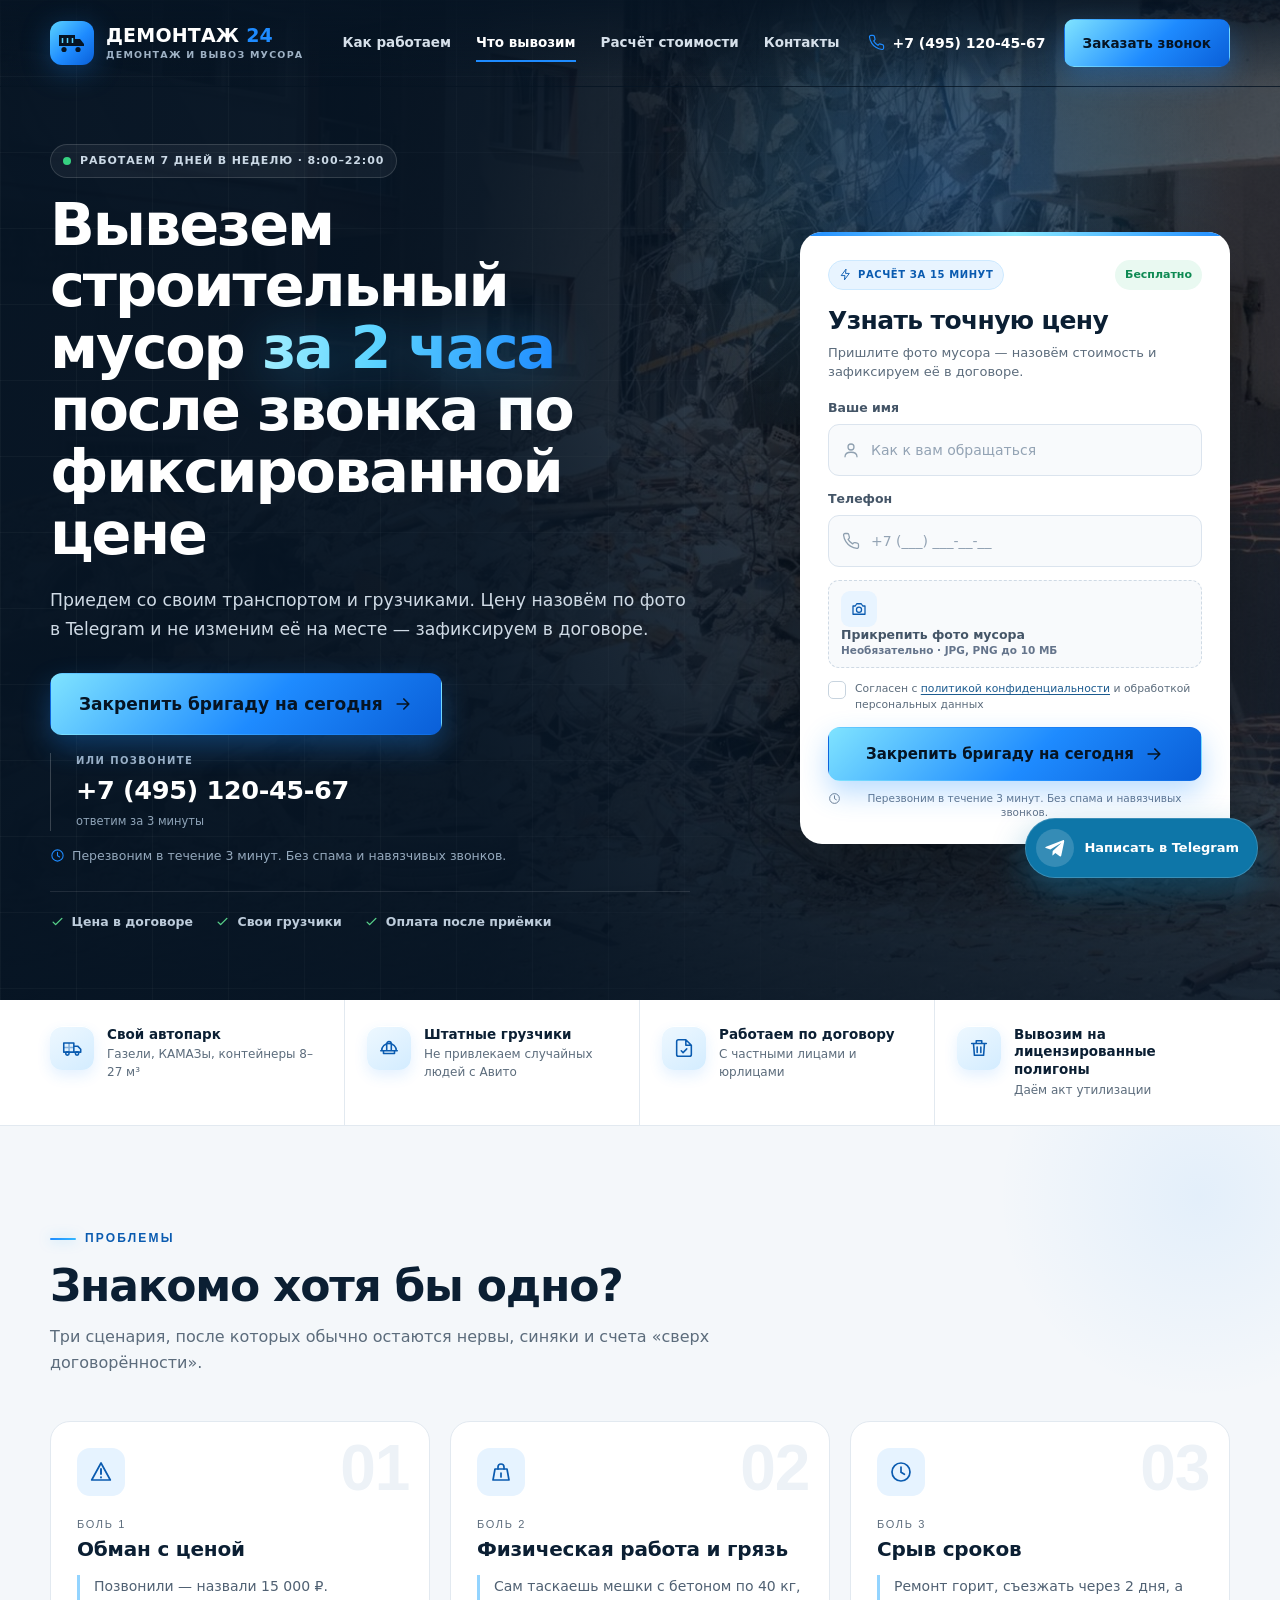
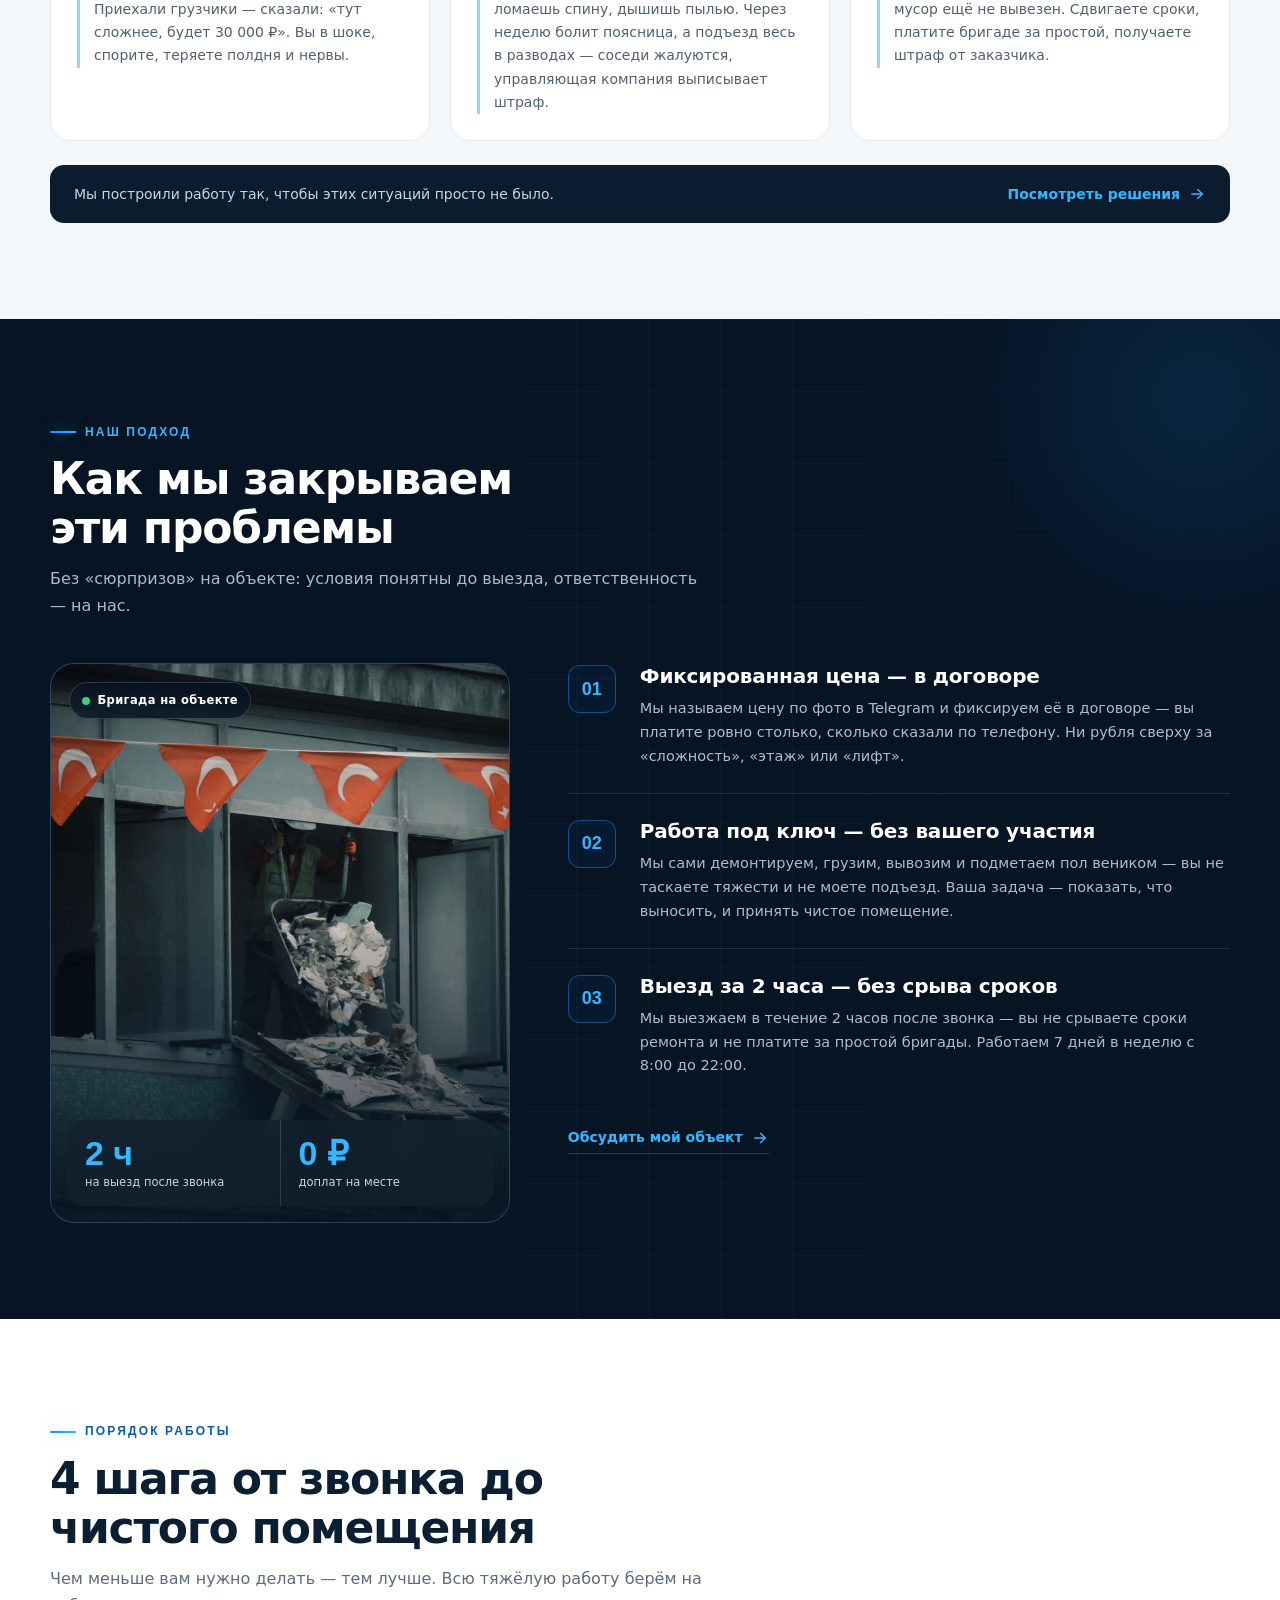
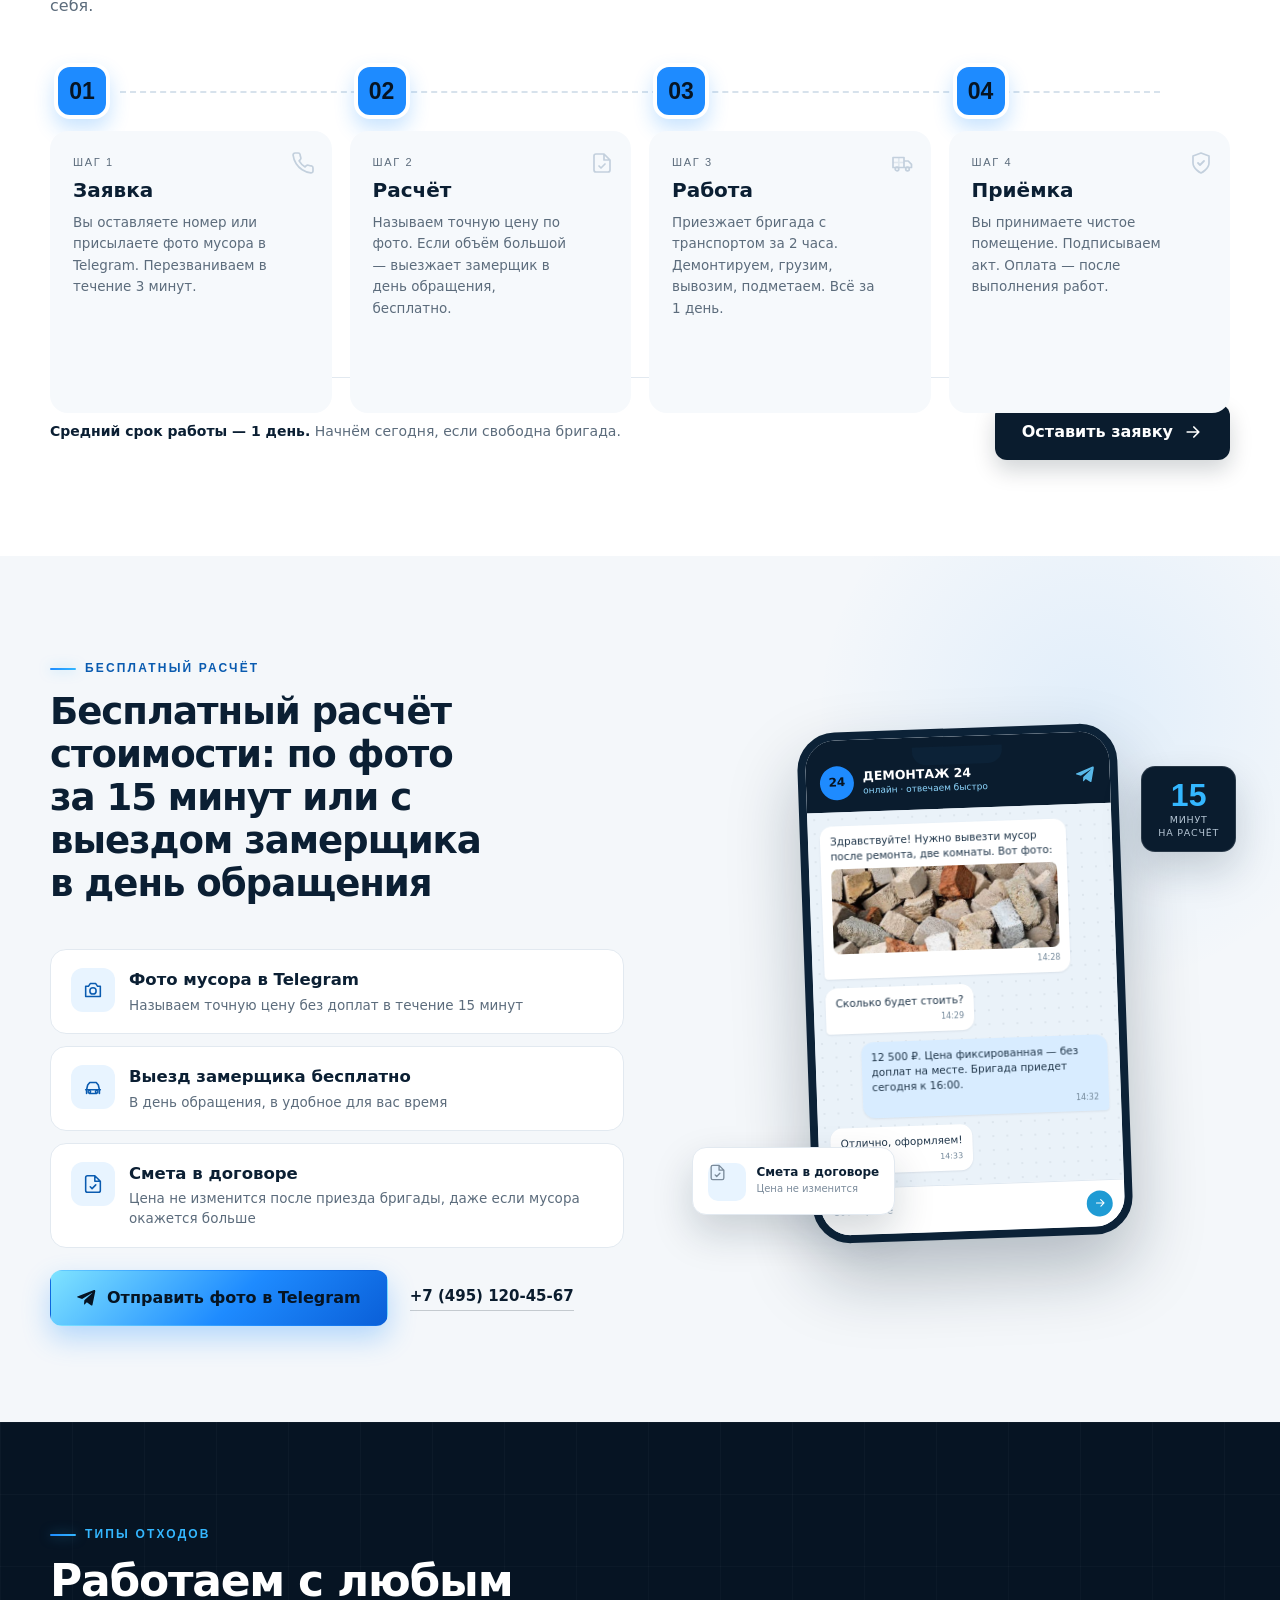
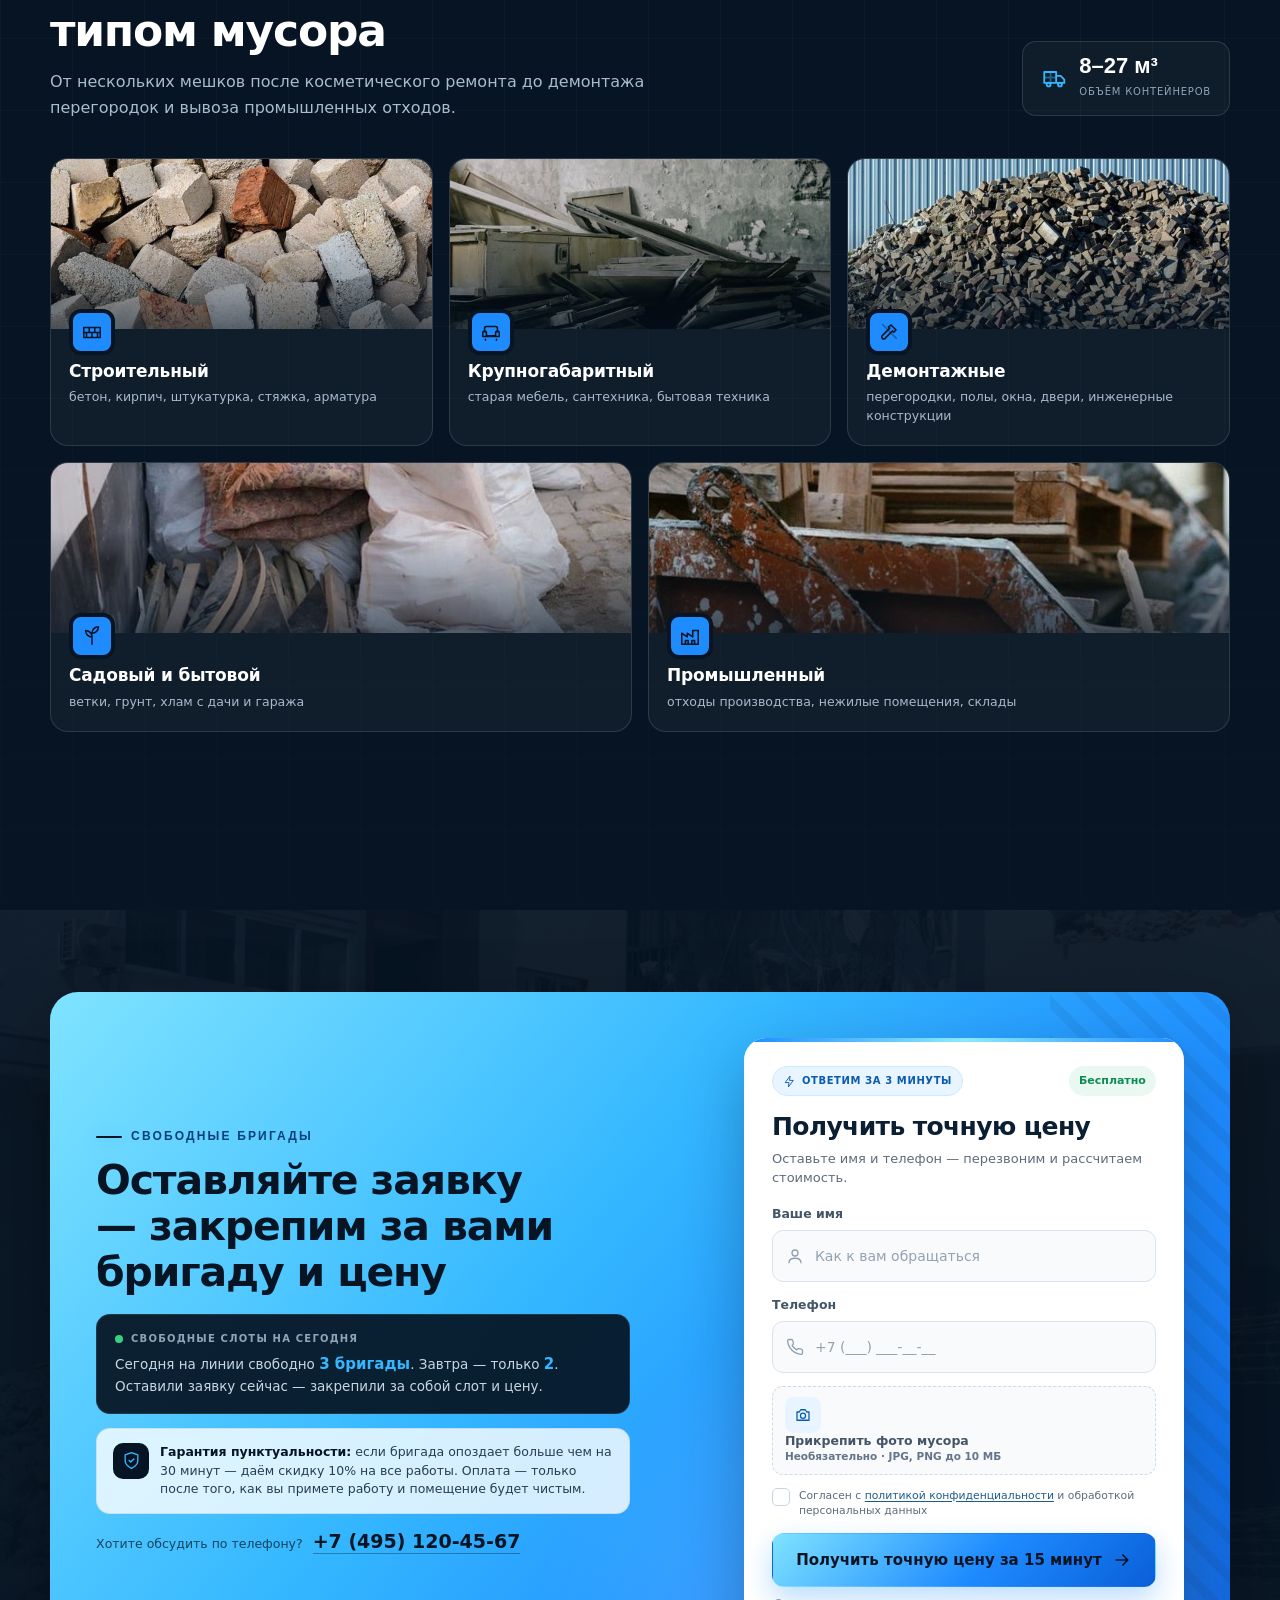
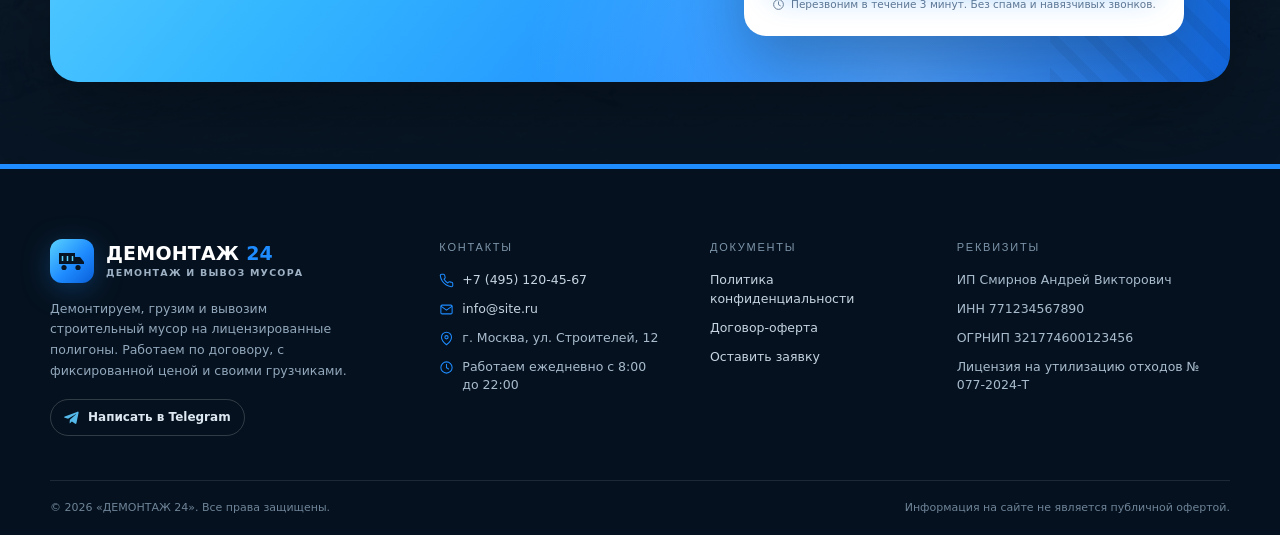
==== commit 7de119b4: "Add files via upload" ====
--- a/index.html
+++ b/index.html
@@ -9,13 +9,13 @@
   <meta property="og:title" content="ДЕМОНТАЖ 24 — вывоз строительного мусора за 2 часа">
   <meta property="og:description" content="Свой транспорт и грузчики. Цена по фото в Telegram и фиксация в договоре. Вывоз на лицензированные полигоны, акт утилизации.">
   <meta property="og:type" content="website">
-  <meta property="og:image" content="assets/img/hero-1600.jpg">
-  <link rel="icon" href="assets/img/favicon.svg" type="image/svg+xml">
+  <meta property="og:image" content="hero-1600.jpg">
+  <link rel="icon" href="favicon.svg" type="image/svg+xml">
   <link rel="preconnect" href="https://fonts.googleapis.com">
   <link rel="preconnect" href="https://fonts.gstatic.com" crossorigin>
   <link href="https://fonts.googleapis.com/css2?family=Manrope:wght@400;500;600;700;800&family=Oswald:wght@400;500;600;700&display=swap" rel="stylesheet">
-  <link rel="preload" as="image" href="assets/img/hero-1600.jpg" imagesrcset="assets/img/hero-900.jpg 900w, assets/img/hero-1600.jpg 1600w" imagesizes="100vw">
-  <link rel="stylesheet" href="assets/css/styles.css">
+  <link rel="preload" as="image" href="hero-1600.jpg" imagesrcset="hero-900.jpg 900w, hero-1600.jpg 1600w" imagesizes="100vw">
+  <link rel="stylesheet" href="styles.css">
   <script>
     document.documentElement.classList.add('js');
     window.setTimeout(function () {
@@ -24,7 +24,7 @@
       }
     }, 3000);
   </script>
-  <script src="assets/js/main.js" defer></script>
+  <script src="main.js" defer></script>
 </head>
 <body>
   <a class="skip-link" href="#main">Перейти к содержанию</a>
@@ -204,7 +204,7 @@
     <!-- ============ 1. ПЕРВЫЙ ЭКРАН ============ -->
     <section class="hero" id="top" aria-labelledby="hero-title">
       <div class="hero__bg" aria-hidden="true">
-        <img src="assets/img/hero-1600.jpg" srcset="assets/img/hero-900.jpg 900w, assets/img/hero-1600.jpg 1600w" sizes="100vw" alt="" width="1600" height="1067" fetchpriority="high">
+        <img src="hero-1600.jpg" srcset="hero-900.jpg 900w, hero-1600.jpg 1600w" sizes="100vw" alt="" width="1600" height="1067" fetchpriority="high">
       </div>
 
       <div class="container hero__inner">
@@ -408,7 +408,7 @@
           </div>
 
           <div class="solution-media">
-            <img src="assets/img/worker-800.jpg" alt="Сотрудник бригады демонтажа убирает строительный мусор на объекте" width="800" height="1066" loading="lazy">
+            <img src="worker-800.jpg" alt="Сотрудник бригады демонтажа убирает строительный мусор на объекте" width="800" height="1066" loading="lazy">
             <span class="solution-media__tag"><span class="status-dot" aria-hidden="true"></span> Бригада на объекте</span>
             <div class="solution-media__stats">
               <div>
@@ -548,7 +548,7 @@
                 <div class="phone__chat">
                   <div class="bubble bubble--in">
                     Здравствуйте! Нужно вывезти мусор после ремонта, две комнаты. Вот фото:
-                    <img src="assets/img/waste-construction.jpg" alt="" width="640" height="427" loading="lazy">
+                    <img src="waste-construction.jpg" alt="" width="640" height="427" loading="lazy">
                     <time>14:28</time>
                   </div>
                   <div class="bubble bubble--in">Сколько будет стоить? <time>14:29</time></div>
@@ -590,7 +590,7 @@
         <div class="waste__grid">
           <article class="waste-card">
             <div class="waste-card__media">
-              <img src="assets/img/waste-construction.jpg" alt="Обломки бетона, кирпича и строительный мусор крупным планом" width="640" height="427" loading="lazy">
+              <img src="waste-construction.jpg" alt="Обломки бетона, кирпича и строительный мусор крупным планом" width="640" height="427" loading="lazy">
             </div>
             <div class="waste-card__body">
               <span class="waste-card__icon" aria-hidden="true"><svg class="icon"><use href="#i-brick"/></svg></span>
@@ -601,7 +601,7 @@
 
           <article class="waste-card">
             <div class="waste-card__media">
-              <img src="assets/img/waste-bulky.jpg" alt="Старая мебель и крупногабаритный хлам в помещении" width="640" height="960" loading="lazy">
+              <img src="waste-bulky.jpg" alt="Старая мебель и крупногабаритный хлам в помещении" width="640" height="960" loading="lazy">
             </div>
             <div class="waste-card__body">
               <span class="waste-card__icon" aria-hidden="true"><svg class="icon"><use href="#i-sofa"/></svg></span>
@@ -612,7 +612,7 @@
 
           <article class="waste-card">
             <div class="waste-card__media">
-              <img src="assets/img/waste-demolition.jpg" alt="Щебень и обломки после демонтажа здания" width="640" height="427" loading="lazy">
+              <img src="waste-demolition.jpg" alt="Щебень и обломки после демонтажа здания" width="640" height="427" loading="lazy">
             </div>
             <div class="waste-card__body">
               <span class="waste-card__icon" aria-hidden="true"><svg class="icon"><use href="#i-tools"/></svg></span>
@@ -623,7 +623,7 @@
 
           <article class="waste-card waste-card--wide">
             <div class="waste-card__media">
-              <img src="assets/img/waste-household.jpg" alt="Мешки с бытовым и садовым мусором на улице" width="640" height="876" loading="lazy">
+              <img src="waste-household.jpg" alt="Мешки с бытовым и садовым мусором на улице" width="640" height="876" loading="lazy">
             </div>
             <div class="waste-card__body">
               <span class="waste-card__icon" aria-hidden="true"><svg class="icon"><use href="#i-leaf"/></svg></span>
@@ -634,7 +634,7 @@
 
           <article class="waste-card waste-card--wide">
             <div class="waste-card__media">
-              <img src="assets/img/waste-industrial.jpg" alt="Промышленный контейнер с отходами производства" width="640" height="960" loading="lazy">
+              <img src="waste-industrial.jpg" alt="Промышленный контейнер с отходами производства" width="640" height="960" loading="lazy">
             </div>
             <div class="waste-card__body">
               <span class="waste-card__icon" aria-hidden="true"><svg class="icon"><use href="#i-factory"/></svg></span>
@@ -657,7 +657,7 @@
     <!-- ============ 7. ФИНАЛЬНЫЙ CTA ============ -->
     <section class="section cta" id="lead" aria-labelledby="cta-title">
       <div class="cta__bg" aria-hidden="true">
-        <img src="assets/img/hero-1600.jpg" alt="" width="1600" height="1067" loading="lazy">
+        <img src="hero-1600.jpg" alt="" width="1600" height="1067" loading="lazy">
       </div>
       <div class="container">
         <div class="cta-card">
--- a/styles.css
+++ b/styles.css
@@ -0,0 +1,3586 @@
+/* =========================================================
+   ДЕМОНТАЖ 24 — лендинг «Демонтаж и вывоз мусора»
+   Палитра: глубокий синий / белый / сине-голубой акцент
+   ========================================================= */
+
+:root {
+  --navy-950: #061423;
+  --navy-900: #0a1c2e;
+  --navy-800: #102b46;
+  --navy-700: #173a5c;
+  --accent: #1e8bff;
+  --accent-2: #34b7ff;
+  --accent-soft: #e8f4ff;
+  --accent-ink: #0a5bb0;
+  --paper: #f4f7fa;
+  --paper-2: #edf3f8;
+  --white: #ffffff;
+  --text: #0b1f33;
+  --muted: #5c6c7c;
+  --muted-2: #7b8b9b;
+  --line: #e2e9f0;
+  --line-strong: #d3dee8;
+  --line-dark: rgba(255, 255, 255, 0.12);
+  --success: #0e8a53;
+  --danger: #d33d3d;
+  --container: 1180px;
+  --header-h: 86px;
+  --radius: 20px;
+  --shadow-sm: 0 4px 16px rgba(11, 31, 51, 0.06);
+  --shadow-md: 0 18px 45px rgba(11, 31, 51, 0.12);
+  --shadow-accent: 0 14px 30px rgba(30, 144, 255, 0.28);
+  --ease: cubic-bezier(0.22, 0.61, 0.36, 1);
+}
+
+*,
+*::before,
+*::after {
+  box-sizing: border-box;
+}
+
+html {
+  scroll-behavior: smooth;
+  scroll-padding-top: calc(var(--header-h) + 18px);
+}
+
+body {
+  margin: 0;
+  font-family: "Manrope", "Segoe UI", system-ui, -apple-system, sans-serif;
+  font-size: 16px;
+  line-height: 1.6;
+  color: var(--text);
+  background: var(--white);
+  -webkit-font-smoothing: antialiased;
+  text-rendering: optimizeLegibility;
+  overflow-x: hidden;
+}
+
+body.menu-open {
+  overflow: hidden;
+}
+
+body.modal-open {
+  overflow: hidden;
+}
+
+h1, h2, h3, h4, p {
+  margin-top: 0;
+}
+
+img {
+  display: block;
+  max-width: 100%;
+}
+
+a {
+  color: inherit;
+  text-decoration: none;
+}
+
+button,
+input {
+  font: inherit;
+}
+
+button {
+  cursor: pointer;
+}
+
+ul {
+  margin: 0;
+  padding: 0;
+  list-style: none;
+}
+
+::selection {
+  background: var(--accent);
+  color: var(--navy-950);
+}
+
+:focus-visible {
+  outline: 3px solid rgba(30, 144, 255, 0.7);
+  outline-offset: 3px;
+}
+
+.container {
+  width: min(100% - 48px, var(--container));
+  margin-inline: auto;
+}
+
+.icon {
+  width: 24px;
+  height: 24px;
+  display: inline-block;
+  vertical-align: middle;
+  flex-shrink: 0;
+}
+
+.icon-sprite {
+  position: absolute;
+  width: 0;
+  height: 0;
+  overflow: hidden;
+}
+
+.skip-link {
+  position: fixed;
+  top: 12px;
+  left: 12px;
+  z-index: 200;
+  padding: 12px 18px;
+  border-radius: 10px;
+  background: var(--accent);
+  color: var(--navy-950);
+  font-weight: 800;
+  transform: translateY(-160%);
+  transition: transform 0.2s ease;
+}
+
+.skip-link:focus {
+  transform: translateY(0);
+}
+
+.visually-hidden {
+  position: absolute;
+  width: 1px;
+  height: 1px;
+  margin: -1px;
+  padding: 0;
+  overflow: hidden;
+  clip: rect(0 0 0 0);
+  clip-path: inset(50%);
+  white-space: nowrap;
+  border: 0;
+}
+
+/* ---------- Кнопки ---------- */
+
+.btn {
+  position: relative;
+  display: inline-flex;
+  align-items: center;
+  justify-content: center;
+  gap: 10px;
+  min-height: 56px;
+  padding: 15px 26px;
+  border: 1px solid transparent;
+  border-radius: 12px;
+  font-size: 16px;
+  font-weight: 800;
+  line-height: 1.2;
+  text-align: center;
+  transition: transform 0.25s var(--ease), box-shadow 0.25s, background 0.25s, color 0.25s, border-color 0.25s;
+}
+
+.btn .icon {
+  width: 20px;
+  height: 20px;
+  transition: transform 0.25s var(--ease);
+}
+
+.btn:hover .icon {
+  transform: translateX(3px);
+}
+
+.btn--primary {
+  color: var(--navy-950);
+  background: linear-gradient(135deg, #7fe3ff 0%, #1e8bff 55%, #0a5fd8 100%);
+  box-shadow: 0 12px 28px rgba(30, 144, 255, 0.3);
+}
+
+.btn--primary:hover {
+  transform: translateY(-2px);
+  box-shadow: 0 17px 36px rgba(30, 144, 255, 0.4);
+  filter: saturate(1.06);
+}
+
+.btn--primary:active {
+  transform: translateY(0);
+}
+
+.btn--dark {
+  color: var(--white);
+  background: var(--navy-900);
+  box-shadow: 0 10px 22px rgba(6, 20, 35, 0.18);
+}
+
+.btn--dark:hover {
+  transform: translateY(-2px);
+  background: var(--navy-800);
+}
+
+.btn--sm {
+  min-height: 48px;
+  padding: 11px 18px;
+  border-radius: 10px;
+  font-size: 13.5px;
+}
+
+.btn--lg {
+  min-height: 62px;
+  padding: 18px 28px;
+  font-size: 17px;
+}
+
+.btn--block {
+  display: flex;
+  width: 100%;
+}
+
+/* ---------- Шапка ---------- */
+
+.site-header {
+  position: fixed;
+  top: 0;
+  left: 0;
+  right: 0;
+  z-index: 100;
+  padding: 16px 0;
+  background: linear-gradient(180deg, rgba(6, 20, 35, 0.82) 0%, rgba(6, 20, 35, 0) 100%);
+  transition: padding 0.3s ease, background 0.3s ease, box-shadow 0.3s ease, border-color 0.3s ease;
+  border-bottom: 1px solid transparent;
+}
+
+.site-header.is-scrolled,
+body.menu-open .site-header {
+  padding: 8px 0;
+  background: rgba(6, 20, 35, 0.95);
+  -webkit-backdrop-filter: blur(16px);
+  backdrop-filter: blur(16px);
+  border-bottom-color: rgba(255, 255, 255, 0.07);
+  box-shadow: 0 10px 30px rgba(0, 0, 0, 0.22);
+}
+
+.site-header__inner {
+  display: flex;
+  align-items: center;
+  gap: 28px;
+  min-height: 54px;
+}
+
+.logo {
+  display: flex;
+  align-items: center;
+  gap: 12px;
+  flex-shrink: 0;
+  color: var(--white);
+}
+
+.logo__mark {
+  width: 44px;
+  height: 44px;
+  display: block;
+  filter: drop-shadow(0 6px 14px rgba(30, 144, 255, 0.28));
+}
+
+.logo__mark svg {
+  width: 100%;
+  height: 100%;
+  display: block;
+}
+
+.logo__text {
+  display: flex;
+  flex-direction: column;
+  line-height: 1;
+}
+
+.logo__text strong {
+  font-size: 19px;
+  font-weight: 800;
+  letter-spacing: 0.01em;
+}
+
+.logo__text strong span {
+  color: var(--accent);
+}
+
+.logo__text small {
+  margin-top: 5px;
+  font-size: 9.5px;
+  font-weight: 600;
+  letter-spacing: 0.13em;
+  text-transform: uppercase;
+  color: #9fb2c5;
+}
+
+.site-nav {
+  display: flex;
+  align-items: center;
+  gap: 25px;
+  margin-left: auto;
+}
+
+.site-nav a {
+  position: relative;
+  padding: 8px 0;
+  font-size: 13.5px;
+  font-weight: 600;
+  color: #d6e0ea;
+  transition: color 0.2s;
+}
+
+.site-nav a::after {
+  content: "";
+  position: absolute;
+  left: 0;
+  bottom: 0;
+  width: 0;
+  height: 2px;
+  background: var(--accent);
+  transition: width 0.25s var(--ease);
+}
+
+.site-nav a:hover {
+  color: var(--white);
+}
+
+.site-nav a:hover::after {
+  width: 100%;
+}
+
+.site-nav a[aria-current="true"] {
+  color: var(--white);
+}
+
+.site-nav a[aria-current="true"]::after {
+  width: 100%;
+}
+
+.site-header__actions {
+  display: flex;
+  align-items: center;
+  gap: 18px;
+  flex-shrink: 0;
+}
+
+.header-phone {
+  display: flex;
+  align-items: center;
+  gap: 8px;
+  color: var(--white);
+  font-size: 14px;
+  font-weight: 800;
+  white-space: nowrap;
+  transition: color 0.2s;
+}
+
+.header-phone .icon {
+  width: 17px;
+  height: 17px;
+  color: var(--accent);
+}
+
+.header-phone:hover {
+  color: var(--accent-2);
+}
+
+.nav-toggle {
+  display: none;
+  width: 46px;
+  height: 46px;
+  align-items: center;
+  justify-content: center;
+  border-radius: 10px;
+  border: 1px solid rgba(255, 255, 255, 0.2);
+  background: rgba(255, 255, 255, 0.06);
+  color: var(--white);
+  transition: background 0.2s, border-color 0.2s;
+}
+
+.nav-toggle:hover {
+  background: rgba(255, 255, 255, 0.12);
+  border-color: rgba(30, 144, 255, 0.55);
+}
+
+.nav-toggle__close {
+  display: none;
+}
+
+body.menu-open .nav-toggle__open {
+  display: none;
+}
+
+body.menu-open .nav-toggle__close {
+  display: inline-block;
+}
+
+/* ---------- Мобильное меню ---------- */
+
+.mobile-menu {
+  position: fixed;
+  inset: 0;
+  z-index: 90;
+  padding: calc(var(--header-h) + 18px) 0 32px;
+  background: var(--navy-950);
+  color: var(--white);
+  opacity: 0;
+  visibility: hidden;
+  transform: translateY(-16px);
+  transition: opacity 0.3s ease, transform 0.3s var(--ease), visibility 0.3s;
+  overflow-y: auto;
+}
+
+.mobile-menu.is-open {
+  opacity: 1;
+  visibility: visible;
+  transform: translateY(0);
+}
+
+.mobile-menu__inner {
+  width: min(100% - 40px, 560px);
+  margin-inline: auto;
+}
+
+.mobile-menu__label {
+  margin: 0 0 10px;
+  font-family: "Oswald", sans-serif;
+  font-size: 11px;
+  font-weight: 500;
+  letter-spacing: 0.18em;
+  text-transform: uppercase;
+  color: var(--accent-2);
+}
+
+.mobile-menu__nav {
+  display: flex;
+  flex-direction: column;
+  border-top: 1px solid var(--line-dark);
+}
+
+.mobile-menu__nav a {
+  display: flex;
+  align-items: center;
+  justify-content: space-between;
+  padding: 17px 0;
+  border-bottom: 1px solid var(--line-dark);
+  font-size: 21px;
+  font-weight: 700;
+  letter-spacing: -0.01em;
+  transition: color 0.2s, padding-left 0.2s;
+}
+
+.mobile-menu__nav a::after {
+  content: "→";
+  color: var(--accent);
+  font-size: 18px;
+}
+
+.mobile-menu__nav a:hover {
+  color: var(--accent-2);
+  padding-left: 6px;
+}
+
+.mobile-menu__contacts {
+  margin: 26px 0 20px;
+}
+
+.mobile-menu__phone {
+  display: inline-block;
+  font-size: 27px;
+  font-weight: 800;
+  letter-spacing: -0.02em;
+  color: var(--white);
+}
+
+.mobile-menu__contacts p {
+  margin: 4px 0 0;
+  font-size: 13px;
+  color: #91a6ba;
+}
+
+.mobile-menu__tg {
+  display: inline-flex;
+  align-items: center;
+  justify-content: center;
+  gap: 8px;
+  width: 100%;
+  margin-top: 14px;
+  padding: 12px;
+  font-size: 13px;
+  font-weight: 700;
+  color: #bfe0f1;
+}
+
+.mobile-menu__tg .icon {
+  width: 18px;
+  height: 18px;
+  color: #54b8e8;
+}
+
+/* ---------- Hero ---------- */
+
+.hero {
+  position: relative;
+  isolation: isolate;
+  overflow: hidden;
+  padding: calc(var(--header-h) + 58px) 0 68px;
+  color: var(--white);
+  background: var(--navy-950);
+}
+
+.hero__bg {
+  position: absolute;
+  inset: 0;
+  z-index: -3;
+  overflow: hidden;
+}
+
+.hero__bg img {
+  width: 100%;
+  height: 100%;
+  object-fit: cover;
+  object-position: center 42%;
+  transform: scale(1.03);
+}
+
+.hero__bg::after {
+  content: "";
+  position: absolute;
+  inset: 0;
+  background:
+    linear-gradient(90deg, rgba(6, 20, 35, 0.98) 0%, rgba(6, 20, 35, 0.94) 38%, rgba(6, 20, 35, 0.74) 64%, rgba(6, 20, 35, 0.56) 100%),
+    linear-gradient(180deg, rgba(6, 20, 35, 0.35) 0%, rgba(6, 20, 35, 0.15) 40%, rgba(6, 20, 35, 0.8) 100%);
+}
+
+.hero::before {
+  content: "";
+  position: absolute;
+  inset: 0;
+  z-index: -2;
+  background-image:
+    linear-gradient(rgba(255, 255, 255, 0.035) 1px, transparent 1px),
+    linear-gradient(90deg, rgba(255, 255, 255, 0.035) 1px, transparent 1px);
+  background-size: 76px 76px;
+  -webkit-mask-image: linear-gradient(90deg, #000 0%, rgba(0, 0, 0, 0.6) 45%, transparent 78%);
+  mask-image: linear-gradient(90deg, #000 0%, rgba(0, 0, 0, 0.6) 45%, transparent 78%);
+  pointer-events: none;
+}
+
+.hero::after {
+  content: "";
+  position: absolute;
+  top: -12%;
+  right: 2%;
+  width: 620px;
+  height: 620px;
+  z-index: -1;
+  background: radial-gradient(circle, rgba(30, 144, 255, 0.22) 0%, rgba(52, 183, 255, 0.1) 38%, transparent 66%);
+  pointer-events: none;
+  animation: heroGlow 18s ease-in-out infinite alternate;
+}
+
+@keyframes heroGlow {
+  from { transform: translate3d(0, 0, 0) scale(1); opacity: 0.72; }
+  to { transform: translate3d(-70px, 55px, 0) scale(1.18); opacity: 1; }
+}
+
+.hero__inner {
+  display: grid;
+  grid-template-columns: minmax(0, 1.1fr) minmax(370px, 0.78fr);
+  align-items: center;
+  gap: clamp(32px, 5vw, 72px);
+}
+
+.hero__eyebrow {
+  display: inline-flex;
+  align-items: center;
+  gap: 9px;
+  margin: 0 0 16px;
+  padding: 7px 12px;
+  border: 1px solid rgba(255, 255, 255, 0.14);
+  border-radius: 999px;
+  background: rgba(255, 255, 255, 0.05);
+  font-size: 11px;
+  font-weight: 700;
+  letter-spacing: 0.08em;
+  text-transform: uppercase;
+  color: #cbd9e6;
+}
+
+.status-dot {
+  width: 8px;
+  height: 8px;
+  border-radius: 50%;
+  background: #36d181;
+  box-shadow: 0 0 0 0 rgba(54, 209, 129, 0.45);
+  animation: statusPulse 2.4s infinite;
+  flex-shrink: 0;
+}
+
+@keyframes statusPulse {
+  0%, 100% { box-shadow: 0 0 0 0 rgba(54, 209, 129, 0.4); }
+  50% { box-shadow: 0 0 0 6px rgba(54, 209, 129, 0); }
+}
+
+.hero h1 {
+  max-width: 780px;
+  margin: 0 0 22px;
+  font-size: clamp(36px, 4.6vw, 62px);
+  font-weight: 800;
+  line-height: 1.05;
+  letter-spacing: -0.035em;
+  text-wrap: balance;
+}
+
+.hero h1 .accent {
+  color: var(--accent-2);
+  position: relative;
+  white-space: nowrap;
+}
+
+.hero__lead {
+  max-width: 640px;
+  margin: 0 0 30px;
+  font-size: clamp(16px, 1.35vw, 19px);
+  line-height: 1.65;
+  color: #cfdae5;
+}
+
+.hero__actions {
+  display: flex;
+  align-items: center;
+  flex-wrap: wrap;
+  gap: 18px 26px;
+}
+
+.hero__call {
+  display: flex;
+  flex-direction: column;
+  gap: 1px;
+  padding-left: 25px;
+  border-left: 1px solid rgba(255, 255, 255, 0.2);
+  transition: color 0.2s;
+}
+
+.hero__call span {
+  font-size: 10px;
+  font-weight: 700;
+  letter-spacing: 0.14em;
+  text-transform: uppercase;
+  color: #9fb2c5;
+}
+
+.hero__call strong {
+  font-size: clamp(20px, 2vw, 26px);
+  font-weight: 800;
+  letter-spacing: -0.015em;
+  color: var(--white);
+  transition: color 0.2s;
+}
+
+.hero__call small {
+  font-size: 11.5px;
+  color: #8fa4b8;
+}
+
+.hero__call:hover strong {
+  color: var(--accent-2);
+}
+
+.hero__note {
+  display: flex;
+  align-items: center;
+  gap: 7px;
+  margin: 16px 0 0;
+  font-size: 12.5px;
+  line-height: 1.45;
+  color: #94a8bc;
+}
+
+.hero__note .icon {
+  width: 15px;
+  height: 15px;
+  color: var(--accent);
+}
+
+.hero__points {
+  display: flex;
+  flex-wrap: wrap;
+  gap: 9px 22px;
+  max-width: 640px;
+  margin-top: 26px;
+  padding-top: 20px;
+  border-top: 1px solid rgba(255, 255, 255, 0.1);
+}
+
+.hero__points li {
+  display: flex;
+  align-items: center;
+  gap: 7px;
+  font-size: 12.5px;
+  font-weight: 600;
+  color: #bdccdb;
+}
+
+.hero__points .icon {
+  width: 15px;
+  height: 15px;
+  color: #57d089;
+}
+
+.hero__form {
+  width: 100%;
+  max-width: 430px;
+  justify-self: end;
+}
+
+/* ---------- Карточка заявки ---------- */
+
+.lead-card {
+  position: relative;
+  overflow: hidden;
+  padding: 28px 28px 24px;
+  border-radius: 22px;
+  background: var(--white);
+  color: var(--text);
+  box-shadow: 0 30px 80px rgba(0, 0, 0, 0.38);
+}
+
+.lead-card::before {
+  content: "";
+  position: absolute;
+  top: 0;
+  left: 0;
+  right: 0;
+  height: 4px;
+  background: linear-gradient(90deg, var(--accent), #8beaff, var(--accent));
+}
+
+.lead-card__top {
+  display: flex;
+  align-items: center;
+  justify-content: space-between;
+  gap: 10px;
+  margin-bottom: 17px;
+}
+
+.lead-card__badge {
+  display: inline-flex;
+  align-items: center;
+  gap: 6px;
+  padding: 6px 10px;
+  border: 1px solid #cde9ff;
+  border-radius: 999px;
+  background: var(--accent-soft);
+  font-size: 10px;
+  font-weight: 800;
+  letter-spacing: 0.06em;
+  text-transform: uppercase;
+  color: #0a5bb0;
+}
+
+.lead-card__badge .icon {
+  width: 13px;
+  height: 13px;
+}
+
+.lead-card__free {
+  padding: 6px 10px;
+  border-radius: 999px;
+  background: #e9f9f1;
+  font-size: 11px;
+  font-weight: 800;
+  color: #0e8a53;
+  white-space: nowrap;
+}
+
+.lead-card__title {
+  margin: 0 0 7px;
+  font-size: 25px;
+  font-weight: 800;
+  line-height: 1.15;
+  letter-spacing: -0.025em;
+}
+
+.lead-card__sub {
+  margin: 0 0 16px;
+  font-size: 13px;
+  line-height: 1.5;
+  color: var(--muted);
+}
+
+.field {
+  position: relative;
+  margin-bottom: 13px;
+}
+
+.field > label {
+  display: block;
+  margin-bottom: 6px;
+  font-size: 12.5px;
+  font-weight: 700;
+  color: #445567;
+}
+
+.field__control {
+  position: relative;
+}
+
+.field__control > .icon {
+  position: absolute;
+  left: 14px;
+  top: 50%;
+  width: 18px;
+  height: 18px;
+  transform: translateY(-50%);
+  color: #8fa0b0;
+  pointer-events: none;
+  transition: color 0.2s;
+}
+
+.input {
+  width: 100%;
+  height: 52px;
+  padding: 0 14px 0 42px;
+  border: 1.5px solid #dbe4ee;
+  border-radius: 11px;
+  background: #f8fafc;
+  color: var(--text);
+  font-family: inherit;
+  font-size: 16px;
+  appearance: none;
+  transition: border-color 0.2s, box-shadow 0.2s, background 0.2s;
+}
+
+.input::placeholder {
+  color: #93a3b4;
+  font-size: 14px;
+}
+
+.input:focus {
+  outline: none;
+  border-color: var(--accent);
+  background: var(--white);
+  box-shadow: 0 0 0 4px rgba(30, 144, 255, 0.12);
+}
+
+.field__control:focus-within > .icon {
+  color: var(--accent);
+}
+
+.field.is-invalid .input {
+  border-color: #e05252;
+  background: #fff8f8;
+}
+
+.field.is-invalid .field__control > .icon {
+  color: #e05252;
+}
+
+.field__error {
+  display: none;
+  margin-top: 5px;
+  font-size: 11px;
+  font-weight: 600;
+  color: var(--danger);
+}
+
+.field.is-invalid .field__error {
+  display: block;
+}
+
+/* Прикрепление фото */
+
+.file {
+  position: relative;
+  display: flex;
+  align-items: center;
+  gap: 10px;
+  margin-top: 2px;
+  padding: 10px 12px;
+  border: 1.5px dashed #cfdae5;
+  border-radius: 11px;
+  background: #f8fafc;
+  cursor: pointer;
+  transition: border-color 0.2s, background 0.2s;
+}
+
+.file:hover {
+  border-color: var(--accent);
+  background: #f4faff;
+}
+
+.file input[type="file"] {
+  position: absolute;
+  inset: 0;
+  z-index: 2;
+  width: 100%;
+  height: 100%;
+  opacity: 0;
+  cursor: pointer;
+}
+
+.file__icon {
+  width: 36px;
+  height: 36px;
+  display: grid;
+  place-items: center;
+  flex-shrink: 0;
+  border-radius: 9px;
+  background: var(--accent-soft);
+  color: #0a5bb0;
+}
+
+.file__icon .icon {
+  width: 18px;
+  height: 18px;
+}
+
+.file__body {
+  display: flex;
+  flex-direction: column;
+  gap: 1px;
+  min-width: 0;
+}
+
+.file__body strong {
+  font-size: 12.5px;
+  font-weight: 800;
+  line-height: 1.25;
+}
+
+.file__hint,
+.file__name {
+  font-size: 10.5px;
+  line-height: 1.35;
+  color: #64748b;
+}
+
+.file__name {
+  display: none;
+  color: var(--success);
+  font-weight: 700;
+  word-break: break-all;
+}
+
+.file__check {
+  display: none;
+  place-items: center;
+  width: 22px;
+  height: 22px;
+  margin-left: auto;
+  border-radius: 50%;
+  background: #e9f9f1;
+  color: var(--success);
+  flex-shrink: 0;
+}
+
+.file__check .icon {
+  width: 13px;
+  height: 13px;
+}
+
+.file.has-file {
+  border-style: solid;
+  border-color: #bfe8d4;
+  background: #f7fffb;
+}
+
+.file.has-file .file__hint {
+  display: none;
+}
+
+.file.has-file .file__name {
+  display: block;
+}
+
+.file.has-file .file__check {
+  display: grid;
+}
+
+.file.is-error {
+  border-color: #e05252;
+  background: #fff8f8;
+}
+
+.file.is-error .file__icon {
+  background: #ffe9e9;
+  color: var(--danger);
+}
+
+.file.is-error .file__hint {
+  display: none;
+}
+
+.file.is-error .file__name {
+  display: block;
+  color: var(--danger);
+}
+
+/* Согласие */
+
+.consent {
+  display: flex;
+  align-items: flex-start;
+  gap: 9px;
+  margin: 12px 0 0;
+  font-size: 10.8px;
+  line-height: 1.45;
+  color: #5c6c7c;
+  cursor: pointer;
+}
+
+.consent input {
+  position: relative;
+  flex: 0 0 18px;
+  width: 18px;
+  height: 18px;
+  margin: 0;
+  border: 1.5px solid #c8d4df;
+  border-radius: 5px;
+  background: var(--white);
+  appearance: none;
+  cursor: pointer;
+  transition: background 0.2s, border-color 0.2s;
+}
+
+.consent input:checked {
+  border-color: var(--accent);
+  background: var(--accent);
+}
+
+.consent input:checked::after {
+  content: "";
+  position: absolute;
+  left: 5px;
+  top: 1.5px;
+  width: 5px;
+  height: 9px;
+  border: solid var(--navy-950);
+  border-width: 0 2px 2px 0;
+  transform: rotate(45deg);
+}
+
+.consent a {
+  color: #1c5b8f;
+  text-decoration: underline;
+  text-underline-offset: 2px;
+}
+
+.consent.is-invalid input {
+  border-color: var(--danger);
+  box-shadow: 0 0 0 3px rgba(211, 61, 61, 0.08);
+}
+
+.consent-error {
+  display: none;
+  margin-top: 4px;
+  font-size: 11px;
+  font-weight: 600;
+  color: var(--danger);
+}
+
+.consent.is-invalid + .consent-error {
+  display: block;
+}
+
+.lead-form__submit {
+  min-height: 54px;
+  margin-top: 14px;
+  padding: 12px 16px;
+  font-size: 15px;
+}
+
+.form-note {
+  display: flex;
+  align-items: flex-start;
+  justify-content: center;
+  gap: 6px;
+  margin: 10px 0 0;
+  font-size: 10.5px;
+  line-height: 1.4;
+  color: #65758a;
+  text-align: center;
+}
+
+.form-note .icon {
+  width: 13px;
+  height: 13px;
+  margin-top: 1px;
+  color: #65758a;
+}
+
+/* Успешная отправка */
+
+.form-success {
+  display: none;
+  padding: 22px 4px 10px;
+  text-align: center;
+}
+
+.form-success:focus {
+  outline: none;
+}
+
+.lead-card.is-success .lead-form {
+  display: none;
+}
+
+.lead-card.is-success .form-success {
+  display: block;
+}
+
+.form-success__icon {
+  display: grid;
+  place-items: center;
+  width: 64px;
+  height: 64px;
+  margin: 0 auto 16px;
+  border-radius: 50%;
+  background: #e9f9f1;
+  color: var(--success);
+}
+
+.form-success__icon .icon {
+  width: 30px;
+  height: 30px;
+}
+
+.form-success h3 {
+  margin: 0 0 8px;
+  font-size: 24px;
+  font-weight: 800;
+  letter-spacing: -0.02em;
+}
+
+.form-success p {
+  max-width: 300px;
+  margin: 0 auto 16px;
+  font-size: 14px;
+  line-height: 1.55;
+  color: var(--muted);
+}
+
+.form-success__reset {
+  padding: 0;
+  border: 0;
+  background: none;
+  color: var(--accent-ink);
+  font-size: 13px;
+  font-weight: 700;
+  text-decoration: underline;
+  text-underline-offset: 2px;
+}
+
+.form-error {
+  margin: 10px 0 0;
+  padding: 10px 12px;
+  border: 1px solid #f3c9c9;
+  border-radius: 9px;
+  background: #fff1f1;
+  color: #b42323;
+  font-size: 12px;
+  font-weight: 600;
+  line-height: 1.45;
+}
+
+/* ---------- Модальная форма заявки ---------- */
+
+.lead-modal {
+  width: min(100% - 28px, 468px);
+  max-width: none;
+  max-height: calc(100vh - 28px);
+  max-height: calc(100dvh - 28px);
+  margin: auto;
+  padding: 0;
+  border: 0;
+  border-radius: 22px;
+  background: transparent;
+  color: var(--text);
+  overflow: visible;
+}
+
+.lead-modal::backdrop {
+  background: rgba(3, 14, 26, 0.72);
+  -webkit-backdrop-filter: blur(6px);
+  backdrop-filter: blur(6px);
+  animation: modalBackdrop 0.25s ease both;
+}
+
+.lead-modal[open] {
+  animation: modalIn 0.34s var(--ease) both;
+}
+
+@keyframes modalIn {
+  from { opacity: 0; transform: translateY(22px) scale(0.98); }
+  to { opacity: 1; transform: translateY(0) scale(1); }
+}
+
+@keyframes modalBackdrop {
+  from { opacity: 0; }
+  to { opacity: 1; }
+}
+
+.lead-modal__close {
+  position: absolute;
+  top: 14px;
+  right: 14px;
+  z-index: 3;
+  display: grid;
+  place-items: center;
+  width: 38px;
+  height: 38px;
+  padding: 0;
+  border: 1px solid #e3ebf3;
+  border-radius: 50%;
+  background: #f6f9fc;
+  color: #52657a;
+  transition: background 0.2s, color 0.2s, transform 0.2s;
+}
+
+.lead-modal__close:hover {
+  background: var(--accent-soft);
+  color: var(--accent-ink);
+  transform: rotate(90deg);
+}
+
+.lead-modal__close .icon {
+  width: 18px;
+  height: 18px;
+}
+
+.lead-card--modal {
+  max-height: calc(100vh - 28px);
+  max-height: calc(100dvh - 28px);
+  overflow-y: auto;
+  overscroll-behavior: contain;
+  box-shadow: 0 40px 100px rgba(0, 0, 0, 0.5);
+}
+
+.lead-card--modal .lead-card__top {
+  padding-right: 46px;
+}
+
+@media (max-width: 640px) {
+  .lead-modal {
+    width: calc(100% - 18px);
+    max-height: calc(100vh - 18px);
+    max-height: calc(100dvh - 18px);
+    border-radius: 18px;
+  }
+
+  .lead-card--modal {
+    max-height: calc(100vh - 18px);
+    max-height: calc(100dvh - 18px);
+    padding: 24px 20px 20px;
+  }
+
+  .lead-modal__close {
+    top: 10px;
+    right: 10px;
+  }
+}
+
+/* ---------- Блок доверия ---------- */
+
+.trust {
+  position: relative;
+  z-index: 2;
+  border-bottom: 1px solid var(--line);
+  background: var(--white);
+}
+
+.trust__grid {
+  display: grid;
+  grid-template-columns: repeat(4, 1fr);
+}
+
+.trust__item {
+  display: flex;
+  align-items: flex-start;
+  gap: 13px;
+  padding: 26px 22px;
+  border-right: 1px solid var(--line);
+}
+
+.trust__item:first-child {
+  padding-left: 0;
+}
+
+.trust__item:last-child {
+  padding-right: 0;
+  border-right: 0;
+}
+
+.trust__icon {
+  display: grid;
+  place-items: center;
+  width: 44px;
+  height: 44px;
+  flex: 0 0 44px;
+  border-radius: 12px;
+  background: var(--accent-soft);
+  color: #0a5bb0;
+}
+
+.trust__icon .icon {
+  width: 22px;
+  height: 22px;
+}
+
+.trust__item strong {
+  display: block;
+  margin-bottom: 3px;
+  font-size: 13.5px;
+  font-weight: 800;
+  line-height: 1.3;
+}
+
+.trust__item p {
+  margin: 0;
+  font-size: 12px;
+  line-height: 1.45;
+  color: var(--muted);
+}
+
+/* ---------- Общие секции ---------- */
+
+.section {
+  position: relative;
+  padding: clamp(64px, 7.5vw, 100px) 0;
+}
+
+.section-head {
+  max-width: 760px;
+  margin-bottom: clamp(28px, 4vw, 44px);
+}
+
+.eyebrow {
+  display: inline-flex;
+  align-items: center;
+  gap: 9px;
+  margin-bottom: 12px;
+  font-family: "Oswald", sans-serif;
+  font-size: 12px;
+  font-weight: 600;
+  letter-spacing: 0.18em;
+  text-transform: uppercase;
+  color: var(--accent-ink);
+}
+
+.eyebrow::before {
+  content: "";
+  width: 26px;
+  height: 2px;
+  flex-shrink: 0;
+  background: var(--accent);
+}
+
+.section-title {
+  margin: 0 0 14px;
+  font-size: clamp(28px, 3.5vw, 44px);
+  font-weight: 800;
+  line-height: 1.12;
+  letter-spacing: -0.028em;
+  text-wrap: balance;
+}
+
+.section-sub {
+  max-width: 660px;
+  margin: 0;
+  font-size: 16px;
+  line-height: 1.65;
+  color: var(--muted);
+}
+
+/* ---------- Боли ---------- */
+
+.pains {
+  overflow: hidden;
+  background: var(--paper);
+}
+
+.pains::before {
+  content: "";
+  position: absolute;
+  top: -140px;
+  right: -130px;
+  width: 420px;
+  height: 420px;
+  border-radius: 50%;
+  background: radial-gradient(circle, rgba(30, 144, 255, 0.08), transparent 68%);
+  pointer-events: none;
+}
+
+.pains__grid {
+  display: grid;
+  grid-template-columns: repeat(3, 1fr);
+  gap: 20px;
+}
+
+.pain {
+  position: relative;
+  overflow: hidden;
+  padding: 26px;
+  border: 1px solid var(--line);
+  border-radius: var(--radius);
+  background: var(--white);
+  transition: transform 0.3s var(--ease), box-shadow 0.3s, border-color 0.3s;
+}
+
+.pain::after {
+  content: "";
+  position: absolute;
+  left: 0;
+  right: 0;
+  bottom: 0;
+  height: 3px;
+  background: linear-gradient(90deg, var(--accent), #8beaff);
+  transform: scaleX(0);
+  transform-origin: left;
+  transition: transform 0.35s var(--ease);
+}
+
+.pain:hover {
+  transform: translateY(-5px);
+  border-color: #f0d5bd;
+  box-shadow: var(--shadow-md);
+}
+
+.pain:hover::after {
+  transform: scaleX(1);
+}
+
+.pain__num {
+  position: absolute;
+  top: 14px;
+  right: 20px;
+  font-family: "Oswald", sans-serif;
+  font-size: 64px;
+  font-weight: 600;
+  line-height: 1;
+  letter-spacing: -0.02em;
+  color: #edf2f7;
+  pointer-events: none;
+}
+
+.pain__icon {
+  position: relative;
+  z-index: 1;
+  display: grid;
+  place-items: center;
+  width: 48px;
+  height: 48px;
+  margin-bottom: 20px;
+  border-radius: 13px;
+  background: #e6f3ff;
+  color: #0a5bb0;
+}
+
+.pain__icon .icon {
+  width: 24px;
+  height: 24px;
+}
+
+.pain__label {
+  display: block;
+  margin-bottom: 4px;
+  font-family: "Oswald", sans-serif;
+  font-size: 11px;
+  font-weight: 500;
+  letter-spacing: 0.15em;
+  text-transform: uppercase;
+  color: #5c6c7c;
+}
+
+.pain h3 {
+  position: relative;
+  z-index: 1;
+  margin: 0 0 14px;
+  font-size: 20px;
+  font-weight: 800;
+  line-height: 1.2;
+  letter-spacing: -0.01em;
+}
+
+.pain blockquote {
+  margin: 0;
+  padding-left: 14px;
+  border-left: 3px solid #93d4ff;
+  font-size: 14px;
+  line-height: 1.65;
+  color: #506173;
+}
+
+.pains__bridge {
+  display: flex;
+  align-items: center;
+  justify-content: space-between;
+  gap: 20px;
+  margin-top: 24px;
+  padding: 18px 24px;
+  border-radius: 14px;
+  background: var(--navy-900);
+  color: #c9d6e3;
+  font-size: 14px;
+}
+
+.pains__bridge p {
+  margin: 0;
+}
+
+.pains__bridge a {
+  display: inline-flex;
+  align-items: center;
+  gap: 8px;
+  color: var(--accent-2);
+  font-size: 14px;
+  font-weight: 800;
+  white-space: nowrap;
+}
+
+.pains__bridge a .icon {
+  width: 18px;
+  height: 18px;
+  transition: transform 0.25s var(--ease);
+}
+
+.pains__bridge a:hover .icon {
+  transform: translateX(4px);
+}
+
+/* ---------- Решения ---------- */
+
+.solutions {
+  overflow: hidden;
+  background: var(--navy-950);
+  color: var(--white);
+}
+
+.solutions::before {
+  content: "";
+  position: absolute;
+  inset: 0;
+  background-image:
+    linear-gradient(rgba(255, 255, 255, 0.03) 1px, transparent 1px),
+    linear-gradient(90deg, rgba(255, 255, 255, 0.03) 1px, transparent 1px);
+  background-size: 72px 72px;
+  -webkit-mask-image: linear-gradient(90deg, transparent 12%, #000 55%, transparent 95%);
+  mask-image: linear-gradient(90deg, transparent 12%, #000 55%, transparent 95%);
+  pointer-events: none;
+}
+
+.solutions::after {
+  content: "";
+  position: absolute;
+  top: -180px;
+  right: -180px;
+  width: 520px;
+  height: 520px;
+  border-radius: 50%;
+  background: radial-gradient(circle, rgba(30, 144, 255, 0.14), transparent 68%);
+  pointer-events: none;
+}
+
+.solutions > .container {
+  position: relative;
+  z-index: 1;
+}
+
+.solutions .eyebrow {
+  color: var(--accent-2);
+}
+
+.solutions .section-sub {
+  color: #a9bccd;
+}
+
+.solutions__grid {
+  display: grid;
+  grid-template-columns: minmax(0, 0.82fr) minmax(0, 1.18fr);
+  gap: clamp(28px, 4.5vw, 60px);
+  align-items: start;
+}
+
+.solutions__list {
+  order: 2;
+}
+
+.solution-media {
+  position: sticky;
+  top: 110px;
+  order: 1;
+  min-height: 560px;
+  overflow: hidden;
+  border: 1px solid var(--line-dark);
+  border-radius: 24px;
+  background: var(--navy-800);
+}
+
+.solution-media img {
+  position: absolute;
+  inset: 0;
+  width: 100%;
+  height: 100%;
+  object-fit: cover;
+  object-position: center 35%;
+  filter: saturate(0.92);
+}
+
+.solution-media::after {
+  content: "";
+  position: absolute;
+  inset: 0;
+  background: linear-gradient(180deg, rgba(6, 20, 35, 0.06) 0%, rgba(6, 20, 35, 0) 38%, rgba(6, 20, 35, 0.9) 100%);
+}
+
+.solution-media__tag {
+  position: absolute;
+  top: 18px;
+  left: 18px;
+  z-index: 2;
+  display: inline-flex;
+  align-items: center;
+  gap: 8px;
+  padding: 8px 12px;
+  border: 1px solid rgba(255, 255, 255, 0.16);
+  border-radius: 999px;
+  background: rgba(6, 20, 35, 0.72);
+  -webkit-backdrop-filter: blur(8px);
+  backdrop-filter: blur(8px);
+  font-size: 11.5px;
+  font-weight: 700;
+  letter-spacing: 0.03em;
+  color: var(--white);
+}
+
+.solution-media__stats {
+  position: absolute;
+  left: 16px;
+  right: 16px;
+  bottom: 16px;
+  z-index: 2;
+  display: grid;
+  grid-template-columns: 1fr 1fr;
+  gap: 1px;
+  overflow: hidden;
+  border-radius: 16px;
+  background: rgba(255, 255, 255, 0.16);
+  -webkit-backdrop-filter: blur(10px);
+  backdrop-filter: blur(10px);
+}
+
+.solution-media__stats > div {
+  padding: 16px 18px;
+  background: rgba(6, 20, 35, 0.74);
+}
+
+.solution-media__stats strong {
+  display: block;
+  margin-bottom: 5px;
+  font-family: "Oswald", sans-serif;
+  font-size: 34px;
+  font-weight: 600;
+  line-height: 1;
+  color: var(--accent-2);
+}
+
+.solution-media__stats span {
+  display: block;
+  font-size: 11.5px;
+  line-height: 1.35;
+  color: #c8d6e3;
+}
+
+.solution {
+  display: grid;
+  grid-template-columns: 54px 1fr;
+  gap: 18px;
+  padding: 24px 0;
+  border-top: 1px solid var(--line-dark);
+}
+
+.solution:first-child {
+  padding-top: 0;
+  border-top: 0;
+}
+
+.solution__num {
+  display: grid;
+  place-items: center;
+  width: 48px;
+  height: 48px;
+  margin-top: 2px;
+  border: 1.5px solid rgba(30, 144, 255, 0.45);
+  border-radius: 12px;
+  background: rgba(30, 144, 255, 0.05);
+  font-family: "Oswald", sans-serif;
+  font-size: 18px;
+  font-weight: 600;
+  color: var(--accent-2);
+  transition: background 0.25s, color 0.25s, border-color 0.25s;
+}
+
+.solution:hover .solution__num {
+  border-color: var(--accent);
+  background: var(--accent);
+  color: var(--navy-950);
+}
+
+.solution h3 {
+  margin: 0 0 8px;
+  font-size: 20px;
+  font-weight: 800;
+  line-height: 1.3;
+  letter-spacing: -0.01em;
+}
+
+.solution p {
+  max-width: 620px;
+  margin: 0;
+  font-size: 14.5px;
+  line-height: 1.65;
+  color: #adbdcc;
+}
+
+.solutions__cta {
+  display: inline-flex;
+  align-items: center;
+  gap: 8px;
+  margin-top: 24px;
+  padding-bottom: 4px;
+  border-bottom: 1px solid rgba(30, 144, 255, 0.35);
+  color: var(--accent-2);
+  font-size: 14px;
+  font-weight: 800;
+}
+
+.solutions__cta .icon {
+  width: 18px;
+  height: 18px;
+  transition: transform 0.25s var(--ease);
+}
+
+.solutions__cta:hover .icon {
+  transform: translateX(4px);
+}
+
+/* ---------- Как работаем ---------- */
+
+.process {
+  background: var(--white);
+}
+
+.steps {
+  position: relative;
+  display: grid;
+  grid-template-columns: repeat(4, 1fr);
+  gap: 18px;
+}
+
+.steps::before {
+  content: "";
+  position: absolute;
+  top: 28px;
+  left: 70px;
+  right: 70px;
+  border-top: 2px dashed #d7e2ec;
+  z-index: 0;
+}
+
+.step {
+  position: relative;
+  z-index: 1;
+}
+
+.step__head {
+  display: flex;
+  align-items: center;
+  justify-content: space-between;
+  padding: 0 4px 12px;
+}
+
+.step__num {
+  display: grid;
+  place-items: center;
+  width: 56px;
+  height: 56px;
+  border: 4px solid var(--white);
+  border-radius: 16px;
+  background: var(--accent);
+  color: var(--navy-950);
+  font-family: "Oswald", sans-serif;
+  font-size: 23px;
+  font-weight: 600;
+  box-shadow: 0 10px 20px rgba(30, 144, 255, 0.24);
+}
+
+.step__icon {
+  position: absolute;
+  top: 18px;
+  right: 18px;
+  width: 22px;
+  height: 22px;
+  color: #c3d0dd;
+  pointer-events: none;
+  transition: color 0.3s;
+}
+
+.step:hover .step__icon {
+  color: var(--accent);
+}
+
+.step__card {
+  position: relative;
+  min-height: 200px;
+  height: 100%;
+  padding: 22px 52px 24px 22px;
+  border: 1px solid transparent;
+  border-radius: 18px;
+  background: #f6f9fc;
+  transition: transform 0.3s var(--ease), box-shadow 0.3s, border-color 0.3s, background 0.3s;
+}
+
+.step:hover .step__card {
+  transform: translateY(-3px);
+  border-color: #eed8c5;
+  background: var(--white);
+  box-shadow: var(--shadow-md);
+}
+
+.step__label {
+  display: block;
+  margin-bottom: 6px;
+  font-family: "Oswald", sans-serif;
+  font-size: 11px;
+  font-weight: 500;
+  letter-spacing: 0.15em;
+  text-transform: uppercase;
+  color: #5c6c7c;
+}
+
+.step h3 {
+  margin: 0 0 10px;
+  font-size: 20px;
+  font-weight: 800;
+  line-height: 1.2;
+}
+
+.step p {
+  margin: 0;
+  font-size: 13.5px;
+  line-height: 1.6;
+  color: var(--muted);
+}
+
+.process__cta {
+  display: flex;
+  align-items: center;
+  justify-content: space-between;
+  gap: 20px;
+  margin-top: 32px;
+  padding-top: 26px;
+  border-top: 1px solid var(--line);
+}
+
+.process__cta p {
+  margin: 0;
+  font-size: 14px;
+  color: var(--muted);
+}
+
+.process__cta strong {
+  color: var(--text);
+}
+
+/* ---------- Что входит в услугу ---------- */
+
+.included {
+  position: relative;
+  overflow: hidden;
+  background: var(--paper);
+}
+
+.included::before {
+  content: "";
+  position: absolute;
+  top: -130px;
+  right: -100px;
+  width: 580px;
+  height: 580px;
+  border-radius: 50%;
+  background: radial-gradient(circle, rgba(30, 144, 255, 0.09), transparent 67%);
+  pointer-events: none;
+}
+
+.included__grid {
+  position: relative;
+  z-index: 1;
+  display: grid;
+  grid-template-columns: 1.04fr 0.96fr;
+  align-items: center;
+  gap: clamp(36px, 6vw, 80px);
+}
+
+.included__content .section-head {
+  max-width: 620px;
+}
+
+.included__content .section-title {
+  font-size: clamp(26px, 2.9vw, 38px);
+  line-height: 1.16;
+}
+
+.include-list {
+  display: grid;
+  gap: 12px;
+  margin-top: 28px;
+}
+
+.include {
+  display: flex;
+  align-items: flex-start;
+  gap: 14px;
+  padding: 18px 20px;
+  border: 1px solid var(--line);
+  border-radius: 16px;
+  background: var(--white);
+  transition: transform 0.25s var(--ease), border-color 0.25s, box-shadow 0.25s;
+}
+
+.include:hover {
+  transform: translateX(4px);
+  border-color: #efd3b8;
+  box-shadow: var(--shadow-sm);
+}
+
+.include__icon {
+  display: grid;
+  place-items: center;
+  width: 44px;
+  height: 44px;
+  flex: 0 0 44px;
+  border-radius: 12px;
+  background: var(--accent-soft);
+  color: #0a5bb0;
+}
+
+.include__icon .icon {
+  width: 22px;
+  height: 22px;
+}
+
+.include h3 {
+  margin: 1px 0 4px;
+  font-size: 16.5px;
+  font-weight: 800;
+  line-height: 1.3;
+}
+
+.include p {
+  margin: 0;
+  font-size: 13.5px;
+  line-height: 1.5;
+  color: var(--muted);
+}
+
+.included__actions {
+  display: flex;
+  align-items: center;
+  flex-wrap: wrap;
+  gap: 16px 22px;
+  margin-top: 22px;
+}
+
+.included__phone {
+  padding-bottom: 2px;
+  border-bottom: 1px solid rgba(7, 21, 37, 0.2);
+  font-size: 15px;
+  font-weight: 800;
+  color: var(--navy-900);
+}
+
+.included__visual {
+  position: relative;
+  display: flex;
+  justify-content: center;
+  padding: 10px 0 20px;
+}
+
+.phone {
+  position: relative;
+  width: min(320px, 100%);
+  border: 8px solid #0c2237;
+  border-radius: 38px;
+  background: #0c2237;
+  box-shadow: 0 34px 70px rgba(10, 31, 51, 0.28), inset 0 0 0 1px rgba(255, 255, 255, 0.1);
+  transform: rotate(-2deg);
+}
+
+.phone__notch {
+  position: absolute;
+  top: 10px;
+  left: 50%;
+  z-index: 5;
+  width: 90px;
+  height: 18px;
+  border-radius: 0 0 14px 14px;
+  background: #0c2237;
+  transform: translateX(-50%);
+}
+
+.phone__screen {
+  display: flex;
+  flex-direction: column;
+  min-height: 480px;
+  overflow: hidden;
+  border-radius: 30px;
+  background: #eef4fa;
+}
+
+.phone__top {
+  display: flex;
+  align-items: center;
+  gap: 9px;
+  padding: 26px 14px 12px;
+  background: var(--navy-900);
+  color: var(--white);
+}
+
+.phone__avatar {
+  display: grid;
+  place-items: center;
+  width: 34px;
+  height: 34px;
+  flex-shrink: 0;
+  border-radius: 50%;
+  background: var(--accent);
+  color: var(--navy-950);
+  font-size: 12px;
+  font-weight: 800;
+}
+
+.phone__contact {
+  display: flex;
+  flex-direction: column;
+  min-width: 0;
+  line-height: 1.2;
+}
+
+.phone__contact strong {
+  font-size: 12.5px;
+  white-space: nowrap;
+}
+
+.phone__contact small {
+  margin-top: 2px;
+  font-size: 9px;
+  color: #8fd8ff;
+}
+
+.phone__tg {
+  width: 20px;
+  height: 20px;
+  margin-left: auto;
+  color: #58b8e8;
+}
+
+.phone__chat {
+  display: flex;
+  flex: 1;
+  flex-direction: column;
+  gap: 9px;
+  padding: 14px 12px;
+  background-color: #eaf2f9;
+  background-image: radial-gradient(rgba(10, 31, 51, 0.06) 1px, transparent 1px);
+  background-size: 14px 14px;
+}
+
+.bubble {
+  position: relative;
+  max-width: 88%;
+  padding: 8px 10px;
+  border-radius: 12px;
+  background: var(--white);
+  color: #20364a;
+  font-size: 10.5px;
+  line-height: 1.45;
+  box-shadow: 0 1px 2px rgba(10, 31, 51, 0.08);
+}
+
+.bubble--in {
+  align-self: flex-start;
+  border-bottom-left-radius: 4px;
+}
+
+.bubble--out {
+  align-self: flex-end;
+  border-bottom-right-radius: 4px;
+  background: #d8ecff;
+}
+
+.bubble img {
+  width: 100%;
+  height: 85px;
+  margin: 5px 0;
+  border-radius: 7px;
+  object-fit: cover;
+}
+
+.bubble time {
+  display: block;
+  margin-top: 3px;
+  font-size: 8px;
+  color: #73889a;
+  text-align: right;
+}
+
+.phone__input {
+  display: flex;
+  align-items: center;
+  justify-content: space-between;
+  padding: 10px 12px;
+  border-top: 1px solid #dfe8f1;
+  background: var(--white);
+  color: #9aabba;
+  font-size: 10px;
+}
+
+.phone__send {
+  display: grid;
+  place-items: center;
+  width: 26px;
+  height: 26px;
+  border-radius: 50%;
+  background: #1f9bd4;
+  color: var(--white);
+}
+
+.phone__send .icon {
+  width: 13px;
+  height: 13px;
+}
+
+.float-card {
+  position: absolute;
+  z-index: 4;
+  display: flex;
+  align-items: center;
+  gap: 10px;
+  padding: 13px 15px;
+  border-radius: 14px;
+  background: var(--white);
+  box-shadow: 0 18px 40px rgba(10, 31, 51, 0.18);
+}
+
+.float-card--doc {
+  left: -8px;
+  bottom: 44px;
+  border: 1px solid var(--line);
+}
+
+.float-card__icon {
+  display: grid;
+  place-items: center;
+  width: 38px;
+  height: 38px;
+  flex-shrink: 0;
+  border-radius: 10px;
+  background: var(--accent-soft);
+  color: #0a5bb0;
+}
+
+.float-card__icon .icon {
+  width: 19px;
+  height: 19px;
+}
+
+.float-card strong {
+  display: block;
+  font-size: 12px;
+  line-height: 1.2;
+  color: var(--text);
+}
+
+.float-card span {
+  display: block;
+  margin-top: 2px;
+  font-size: 10px;
+  color: var(--muted-2);
+}
+
+.float-card--time {
+  top: 48px;
+  right: -6px;
+  flex-direction: column;
+  gap: 0;
+  padding: 12px 16px;
+  border: 1px solid rgba(255, 255, 255, 0.12);
+  background: var(--navy-900);
+  color: var(--white);
+  text-align: center;
+}
+
+.float-card--time strong {
+  font-family: "Oswald", sans-serif;
+  font-size: 32px;
+  line-height: 1;
+  color: var(--accent-2);
+}
+
+.float-card--time span {
+  margin-top: 3px;
+  font-size: 9.5px;
+  line-height: 1.3;
+  letter-spacing: 0.08em;
+  text-transform: uppercase;
+  color: #b6c6d5;
+}
+
+/* ---------- Что вывозим ---------- */
+
+.waste {
+  overflow: hidden;
+  background: var(--navy-950);
+  color: var(--white);
+}
+
+.waste::before {
+  content: "";
+  position: absolute;
+  inset: 0;
+  background-image:
+    linear-gradient(rgba(255, 255, 255, 0.028) 1px, transparent 1px),
+    linear-gradient(90deg, rgba(255, 255, 255, 0.028) 1px, transparent 1px);
+  background-size: 72px 72px;
+  -webkit-mask-image: linear-gradient(180deg, #000 0%, rgba(0, 0, 0, 0.35) 100%);
+  mask-image: linear-gradient(180deg, #000 0%, rgba(0, 0, 0, 0.35) 100%);
+  pointer-events: none;
+}
+
+.waste > .container {
+  position: relative;
+  z-index: 1;
+}
+
+.waste .eyebrow {
+  color: var(--accent-2);
+}
+
+.waste .section-sub {
+  color: #a9bccd;
+}
+
+.waste__head {
+  display: flex;
+  align-items: flex-end;
+  justify-content: space-between;
+  gap: 30px;
+  margin-bottom: 36px;
+}
+
+.waste__head .section-head {
+  margin-bottom: 0;
+}
+
+.waste__badge {
+  display: flex;
+  align-items: center;
+  gap: 12px;
+  flex-shrink: 0;
+  margin-bottom: 6px;
+  padding: 12px 18px;
+  border: 1px solid var(--line-dark);
+  border-radius: 14px;
+  background: rgba(255, 255, 255, 0.04);
+}
+
+.waste__badge > .icon {
+  width: 26px;
+  height: 26px;
+  color: var(--accent-2);
+}
+
+.waste__badge strong {
+  display: block;
+  font-family: "Oswald", sans-serif;
+  font-size: 22px;
+  font-weight: 600;
+  line-height: 1.05;
+  color: var(--white);
+}
+
+.waste__badge span {
+  font-size: 10px;
+  letter-spacing: 0.08em;
+  text-transform: uppercase;
+  color: #8fa4b8;
+}
+
+.waste__grid {
+  display: grid;
+  grid-template-columns: repeat(6, 1fr);
+  gap: 16px;
+}
+
+.waste-card {
+  display: flex;
+  flex-direction: column;
+  grid-column: span 2;
+  overflow: hidden;
+  border: 1px solid var(--line-dark);
+  border-radius: 18px;
+  background: rgba(255, 255, 255, 0.045);
+  transition: transform 0.3s var(--ease), border-color 0.3s, background 0.3s;
+}
+
+.waste-card--wide {
+  grid-column: span 3;
+}
+
+.waste-card:hover {
+  transform: translateY(-4px);
+  border-color: rgba(30, 144, 255, 0.4);
+  background: rgba(255, 255, 255, 0.065);
+}
+
+.waste-card__media {
+  position: relative;
+  flex-shrink: 0;
+  height: 170px;
+  overflow: hidden;
+}
+
+.waste-card__media img {
+  width: 100%;
+  height: 100%;
+  object-fit: cover;
+  filter: saturate(0.9);
+  transition: transform 0.6s var(--ease);
+}
+
+.waste-card:hover .waste-card__media img {
+  transform: scale(1.05);
+}
+
+.waste-card__media::after {
+  content: "";
+  position: absolute;
+  inset: 0;
+  background: linear-gradient(180deg, transparent 40%, rgba(6, 20, 35, 0.65) 100%);
+}
+
+.waste-card__icon {
+  position: absolute;
+  left: 18px;
+  top: -20px;
+  z-index: 2;
+  display: grid;
+  place-items: center;
+  width: 46px;
+  height: 46px;
+  border: 4px solid var(--navy-950);
+  border-radius: 12px;
+  background: var(--accent);
+  color: var(--navy-950);
+}
+
+.waste-card__icon .icon {
+  width: 22px;
+  height: 22px;
+}
+
+.waste-card__body {
+  position: relative;
+  padding: 32px 18px 20px;
+}
+
+.waste-card h3 {
+  margin: 0 0 6px;
+  font-size: 17px;
+  font-weight: 800;
+  line-height: 1.25;
+  letter-spacing: -0.01em;
+}
+
+.waste-card p {
+  margin: 0;
+  font-size: 12.5px;
+  line-height: 1.5;
+  color: #a8bacb;
+}
+
+.waste__note {
+  display: flex;
+  align-items: center;
+  justify-content: space-between;
+  gap: 18px;
+  margin-top: 26px;
+  padding: 16px 20px;
+  border: 1px dashed rgba(255, 255, 255, 0.2);
+  border-radius: 14px;
+  font-size: 13.5px;
+  color: #bccbd9;
+}
+
+.waste__note p {
+  margin: 0;
+}
+
+.waste__note strong {
+  color: var(--white);
+}
+
+.waste__note a {
+  display: inline-flex;
+  align-items: center;
+  gap: 7px;
+  color: var(--accent-2);
+  font-weight: 800;
+  white-space: nowrap;
+}
+
+.waste__note a .icon {
+  width: 17px;
+  height: 17px;
+}
+
+/* ---------- Финальный CTA ---------- */
+
+.cta {
+  overflow: hidden;
+  padding: clamp(54px, 6.5vw, 82px) 0;
+  background: var(--navy-950);
+  color: var(--white);
+}
+
+.cta__bg {
+  position: absolute;
+  inset: 0;
+  z-index: 0;
+  overflow: hidden;
+  opacity: 0.16;
+}
+
+.cta__bg img {
+  width: 100%;
+  height: 100%;
+  object-fit: cover;
+  filter: grayscale(0.35);
+}
+
+.cta__bg::after {
+  content: "";
+  position: absolute;
+  inset: 0;
+  background: linear-gradient(180deg, rgba(6, 20, 35, 0.55), rgba(6, 20, 35, 0.95));
+}
+
+.cta .container {
+  position: relative;
+  z-index: 1;
+}
+
+.cta-card {
+  position: relative;
+  display: grid;
+  grid-template-columns: 1.03fr 0.97fr;
+  align-items: center;
+  gap: clamp(28px, 4vw, 52px);
+  overflow: hidden;
+  padding: clamp(26px, 3.6vw, 48px);
+  border-radius: 28px;
+  background: linear-gradient(130deg, #34b7ff 0%, #1e8bff 48%, #0a5fd8 100%);
+  color: var(--navy-950);
+  box-shadow: 0 30px 80px rgba(0, 0, 0, 0.28);
+}
+
+.cta-card::before {
+  content: "";
+  position: absolute;
+  inset: auto -10% -55% 35%;
+  height: 110%;
+  background: radial-gradient(circle, rgba(255, 255, 255, 0.22), transparent 65%);
+  pointer-events: none;
+}
+
+.cta-card::after {
+  content: "";
+  position: absolute;
+  top: 0;
+  right: 0;
+  width: 180px;
+  height: 100%;
+  background: repeating-linear-gradient(45deg, rgba(6, 20, 35, 0.08) 0 10px, transparent 10px 28px);
+  opacity: 0.8;
+  pointer-events: none;
+}
+
+.cta-card__content {
+  position: relative;
+  z-index: 1;
+  max-width: 570px;
+}
+
+.cta-card .eyebrow {
+  color: #083f7a;
+}
+
+.cta-card .eyebrow::before {
+  background: var(--navy-950);
+}
+
+.cta-card .section-title {
+  max-width: 560px;
+  margin-bottom: 18px;
+  font-size: clamp(27px, 3.2vw, 42px);
+  color: var(--navy-950);
+}
+
+.urgency {
+  margin-bottom: 14px;
+  padding: 16px 18px;
+  border: 1px solid rgba(255, 255, 255, 0.1);
+  border-radius: 14px;
+  background: rgba(6, 20, 35, 0.93);
+  color: #c9d7e4;
+}
+
+.urgency__top {
+  display: flex;
+  align-items: center;
+  gap: 8px;
+  margin-bottom: 6px;
+  font-size: 10px;
+  font-weight: 700;
+  letter-spacing: 0.12em;
+  text-transform: uppercase;
+  color: #8fa4b8;
+}
+
+.urgency p {
+  margin: 0;
+  font-size: 13.5px;
+  line-height: 1.55;
+  color: #c8d6e3;
+}
+
+.urgency strong {
+  font-size: 15px;
+  color: var(--accent-2);
+}
+
+.guarantee {
+  display: flex;
+  align-items: flex-start;
+  gap: 11px;
+  padding: 14px 16px;
+  border: 1px solid rgba(6, 20, 35, 0.08);
+  border-radius: 14px;
+  background: rgba(255, 255, 255, 0.8);
+}
+
+.guarantee__icon {
+  display: grid;
+  place-items: center;
+  width: 36px;
+  height: 36px;
+  flex: 0 0 36px;
+  border-radius: 10px;
+  background: var(--navy-950);
+  color: var(--accent-2);
+}
+
+.guarantee__icon .icon {
+  width: 19px;
+  height: 19px;
+}
+
+.guarantee p {
+  margin: 0;
+  font-size: 12.5px;
+  line-height: 1.5;
+  color: #263d53;
+}
+
+.guarantee strong {
+  color: var(--navy-950);
+}
+
+.cta-card__phone {
+  display: flex;
+  align-items: baseline;
+  flex-wrap: wrap;
+  gap: 6px 10px;
+  margin-top: 16px;
+  font-size: 12.5px;
+  color: rgba(6, 20, 35, 0.72);
+}
+
+.cta-card__phone a {
+  border-bottom: 1.5px solid rgba(6, 20, 35, 0.35);
+  font-size: 19px;
+  font-weight: 800;
+  line-height: 1.2;
+  color: var(--navy-950);
+}
+
+.cta-card__form {
+  position: relative;
+  z-index: 1;
+  width: 100%;
+  max-width: 440px;
+  justify-self: end;
+}
+
+.lead-card--cta {
+  box-shadow: 0 24px 60px rgba(6, 20, 35, 0.28);
+}
+
+/* ---------- Футер ---------- */
+
+.site-footer {
+  position: relative;
+  padding: clamp(48px, 6vw, 70px) 0 0;
+  border-top: 5px solid var(--accent);
+  background: #05111e;
+  color: var(--white);
+}
+
+.footer__grid {
+  display: grid;
+  grid-template-columns: 1.45fr 0.95fr 0.85fr 1.15fr;
+  gap: clamp(24px, 3.5vw, 46px);
+  padding-bottom: 44px;
+  border-bottom: 1px solid rgba(255, 255, 255, 0.1);
+}
+
+.footer__desc {
+  max-width: 310px;
+  margin: 16px 0 18px;
+  font-size: 12.5px;
+  line-height: 1.65;
+  color: #93a8bc;
+}
+
+.footer__tg {
+  display: inline-flex;
+  align-items: center;
+  gap: 8px;
+  padding: 8px 13px;
+  border: 1px solid rgba(255, 255, 255, 0.18);
+  border-radius: 999px;
+  font-size: 12px;
+  font-weight: 700;
+  color: #dce7f1;
+  transition: color 0.2s, border-color 0.2s;
+}
+
+.footer__tg .icon {
+  width: 16px;
+  height: 16px;
+  color: #54b8e8;
+}
+
+.footer__tg:hover {
+  border-color: var(--accent);
+  color: var(--accent-2);
+}
+
+.footer__col h3 {
+  margin: 0 0 15px;
+  font-family: "Oswald", sans-serif;
+  font-size: 11px;
+  font-weight: 500;
+  letter-spacing: 0.16em;
+  text-transform: uppercase;
+  color: #7e95aa;
+}
+
+.footer__list {
+  display: flex;
+  flex-direction: column;
+  gap: 10px;
+}
+
+.footer__list li {
+  display: flex;
+  align-items: flex-start;
+  gap: 8px;
+  font-size: 12.5px;
+  line-height: 1.5;
+  color: #a9bccd;
+}
+
+.footer__list a {
+  color: #c6d4e1;
+  transition: color 0.2s;
+}
+
+.footer__list a:hover {
+  color: var(--accent-2);
+}
+
+.footer__list--contacts .icon {
+  width: 15px;
+  height: 15px;
+  flex-shrink: 0;
+  margin-top: 2px;
+  color: var(--accent);
+}
+
+.footer__list--legal {
+  color: #8298ac;
+  font-size: 11.5px;
+}
+
+.footer__bottom {
+  display: flex;
+  align-items: center;
+  justify-content: space-between;
+  flex-wrap: wrap;
+  gap: 16px 30px;
+  padding: 18px 0;
+}
+
+.footer__bottom p {
+  margin: 0;
+  font-size: 11px;
+  color: #6f8498;
+}
+
+/* ---------- Плавающая кнопка Telegram ---------- */
+
+.tg-float {
+  position: fixed;
+  right: 22px;
+  bottom: 22px;
+  z-index: 80;
+  display: flex;
+  align-items: center;
+  gap: 10px;
+  padding: 10px 18px 10px 10px;
+  border: 1px solid rgba(255, 255, 255, 0.18);
+  border-radius: 999px;
+  background: #0e76a8;
+  color: var(--white);
+  font-size: 13px;
+  font-weight: 800;
+  box-shadow: 0 14px 34px rgba(14, 118, 168, 0.42);
+  transition: transform 0.25s var(--ease), background 0.25s;
+}
+
+.tg-float__icon {
+  display: grid;
+  place-items: center;
+  width: 38px;
+  height: 38px;
+  flex-shrink: 0;
+  border-radius: 50%;
+  background: rgba(255, 255, 255, 0.16);
+}
+
+.tg-float__icon .icon {
+  width: 21px;
+  height: 21px;
+}
+
+.tg-float:hover {
+  transform: translateY(-3px);
+  background: #0a668f;
+}
+
+.tg-float::after {
+  content: "";
+  position: absolute;
+  inset: 0;
+  border: 2px solid rgba(14, 118, 168, 0.5);
+  border-radius: inherit;
+  animation: tgPulse 2.8s infinite;
+  pointer-events: none;
+}
+
+@keyframes tgPulse {
+  0% { opacity: 0.7; transform: scale(1); }
+  70%, 100% { opacity: 0; transform: scale(1.18); }
+}
+
+/* ---------- Сине-голубые акценты ---------- */
+
+.hero {
+  background:
+    radial-gradient(780px 430px at 84% 4%, rgba(52, 183, 255, 0.2), transparent 64%),
+    radial-gradient(620px 400px at 6% 96%, rgba(30, 139, 255, 0.16), transparent 70%),
+    var(--navy-950);
+}
+
+.hero h1 .accent {
+  background: linear-gradient(100deg, #a5f0ff 0%, #5ad2ff 40%, #1e8bff 100%);
+  -webkit-background-clip: text;
+  background-clip: text;
+  -webkit-text-fill-color: transparent;
+  color: transparent;
+  filter: drop-shadow(0 6px 26px rgba(52, 183, 255, 0.4));
+}
+
+.btn--primary {
+  overflow: hidden;
+  isolation: isolate;
+}
+
+.btn--primary::before {
+  content: "";
+  position: absolute;
+  top: -45%;
+  bottom: -45%;
+  left: -35%;
+  width: 34%;
+  background: linear-gradient(100deg, transparent, rgba(255, 255, 255, 0.65), transparent);
+  transform: skewX(-18deg) translateX(-200%);
+  transition: transform 0.8s var(--ease);
+  pointer-events: none;
+}
+
+.btn--primary:hover::before {
+  transform: skewX(-18deg) translateX(520%);
+}
+
+.eyebrow::before {
+  background: linear-gradient(90deg, var(--accent), var(--accent-2));
+  border-radius: 999px;
+  box-shadow: 0 0 12px rgba(52, 183, 255, 0.5);
+}
+
+.trust__icon {
+  background: linear-gradient(145deg, #eef8ff, #d3ecff);
+  color: var(--accent-ink);
+  box-shadow: inset 0 1px 0 #fff, 0 6px 14px rgba(30, 139, 255, 0.12);
+}
+
+.cta-card {
+  background: linear-gradient(130deg, #7fe3ff 0%, #34b7ff 42%, #1e8bff 72%, #0a5fd8 100%);
+}
+
+.scroll-progress {
+  position: fixed;
+  top: 0;
+  left: 0;
+  right: 0;
+  z-index: 130;
+  height: 3px;
+  background: linear-gradient(90deg, #5ad2ff, #1e8bff 55%, #7fe3ff);
+  box-shadow: 0 0 14px rgba(52, 183, 255, 0.65);
+  transform: scaleX(0);
+  transform-origin: 0 50%;
+  pointer-events: none;
+}
+
+/* ---------- Появление при скролле ---------- */
+
+.js [data-reveal] {
+  opacity: 0;
+  transform: translateY(26px);
+  filter: blur(6px);
+  transition: opacity 0.7s var(--ease), transform 0.7s var(--ease), filter 0.7s var(--ease);
+}
+
+.js [data-reveal].is-visible {
+  opacity: 1;
+  transform: none;
+  filter: blur(0);
+}
+
+.hero__content > * {
+  animation: heroUp 0.7s var(--ease) both;
+}
+
+.hero__content > :nth-child(1) { animation-delay: 0.04s; }
+.hero__content > :nth-child(2) { animation-delay: 0.1s; }
+.hero__content > :nth-child(3) { animation-delay: 0.16s; }
+.hero__content > :nth-child(4) { animation-delay: 0.22s; }
+.hero__content > :nth-child(5) { animation-delay: 0.28s; }
+.hero__content > :nth-child(6) { animation-delay: 0.34s; }
+
+.hero__form {
+  animation: heroUp 0.8s 0.16s var(--ease) both;
+}
+
+@keyframes heroUp {
+  from { opacity: 0; transform: translateY(24px); filter: blur(8px); }
+  to { opacity: 1; transform: translateY(0); filter: blur(0); }
+}
+
+/* ---------- Правовые страницы ---------- */
+
+.legal-page {
+  min-height: 100vh;
+  padding: calc(var(--header-h) + 40px) 0 60px;
+  background: var(--paper);
+}
+
+.legal-top {
+  display: flex;
+  align-items: center;
+  justify-content: space-between;
+  gap: 18px;
+  margin-bottom: 28px;
+}
+
+.legal-top .logo {
+  color: var(--navy-900);
+}
+
+.legal-top .logo__text small {
+  color: var(--muted);
+}
+
+.legal-back {
+  display: inline-flex;
+  align-items: center;
+  gap: 7px;
+  font-size: 13px;
+  font-weight: 700;
+  color: var(--navy-900);
+}
+
+.legal-back .icon {
+  width: 17px;
+  height: 17px;
+  transform: rotate(180deg);
+}
+
+.legal-card {
+  max-width: 920px;
+  margin: 0 auto;
+  padding: clamp(26px, 5vw, 56px);
+  border: 1px solid var(--line);
+  border-radius: 20px;
+  background: var(--white);
+  box-shadow: var(--shadow-sm);
+}
+
+.legal-card h1 {
+  margin-bottom: 8px;
+  font-size: clamp(28px, 4vw, 40px);
+  line-height: 1.15;
+  letter-spacing: -0.03em;
+}
+
+.legal-card .legal-date {
+  margin-bottom: 26px;
+  font-size: 12px;
+  color: var(--muted-2);
+}
+
+.legal-card h2 {
+  margin: 30px 0 10px;
+  font-size: 20px;
+  line-height: 1.3;
+  letter-spacing: -0.01em;
+}
+
+.legal-card p,
+.legal-card li {
+  font-size: 14px;
+  line-height: 1.7;
+  color: #4c5e70;
+}
+
+.legal-card ul {
+  padding-left: 20px;
+  list-style: disc;
+}
+
+.legal-card li {
+  margin-bottom: 6px;
+}
+
+.legal-card a {
+  color: #1c5b8f;
+  text-decoration: underline;
+  text-underline-offset: 2px;
+}
+
+.legal-note {
+  margin-top: 28px;
+  padding: 14px 16px;
+  border-left: 3px solid var(--accent);
+  border-radius: 0 10px 10px 0;
+  background: var(--accent-soft);
+  font-size: 12.5px;
+  line-height: 1.6;
+  color: #6b4a2b;
+}
+
+/* ---------- Адаптив ---------- */
+
+@media (max-width: 1180px) {
+  .site-nav {
+    display: none;
+  }
+
+  .nav-toggle {
+    display: inline-flex;
+  }
+
+  .site-header__actions {
+    margin-left: auto;
+  }
+}
+
+@media (max-width: 1080px) {
+  .hero {
+    padding-top: calc(var(--header-h) + 46px);
+  }
+
+  .hero__inner {
+    grid-template-columns: 1fr;
+    gap: 34px;
+    max-width: 760px;
+  }
+
+  .hero__form {
+    max-width: 540px;
+    justify-self: start;
+  }
+
+  .hero h1 {
+    max-width: 760px;
+  }
+
+  .solutions__grid,
+  .included__grid,
+  .cta-card {
+    grid-template-columns: 1fr;
+    gap: 34px;
+  }
+
+  .solution-media {
+    position: relative;
+    top: auto;
+    order: 2;
+    min-height: 420px;
+  }
+
+  .solutions__list {
+    order: 1;
+  }
+
+  .included__visual {
+    order: 2;
+  }
+
+  .cta-card__form {
+    max-width: 560px;
+    justify-self: stretch;
+  }
+
+  .cta-card::after {
+    width: 120px;
+    opacity: 0.55;
+  }
+}
+
+@media (max-width: 980px) {
+  .header-phone span {
+    display: none;
+  }
+
+  .header-phone {
+    width: 44px;
+    height: 44px;
+    justify-content: center;
+    border: 1px solid rgba(255, 255, 255, 0.18);
+    border-radius: 10px;
+  }
+
+  .header-phone .icon {
+    width: 18px;
+    height: 18px;
+  }
+
+  .waste__grid {
+    grid-template-columns: repeat(2, 1fr);
+  }
+
+  .waste-card,
+  .waste-card--wide {
+    grid-column: auto;
+  }
+
+  .waste-card:last-child {
+    grid-column: 1 / -1;
+  }
+
+  .waste-card__media {
+    height: 190px;
+  }
+
+  .waste__head {
+    flex-direction: column;
+    align-items: flex-start;
+    gap: 18px;
+  }
+
+  .footer__grid {
+    grid-template-columns: 1.3fr 1fr;
+  }
+
+  .footer__brand {
+    grid-column: 1 / -1;
+  }
+}
+
+@media (max-width: 900px) {
+  .trust__grid {
+    grid-template-columns: 1fr 1fr;
+  }
+
+  .trust__item {
+    padding: 20px 0;
+    border-right: 0;
+    border-bottom: 1px solid var(--line);
+  }
+
+  .trust__item:nth-child(odd) {
+    padding-right: 18px;
+    border-right: 1px solid var(--line);
+  }
+
+  .trust__item:nth-child(even) {
+    padding-left: 18px;
+  }
+
+  .trust__item:nth-last-child(-n + 2) {
+    border-bottom: 0;
+  }
+
+  .pains__grid {
+    grid-template-columns: 1fr;
+    max-width: 680px;
+  }
+
+  .steps {
+    grid-template-columns: 1fr 1fr;
+  }
+
+  .steps::before {
+    display: none;
+  }
+
+  .step__card {
+    min-height: 0;
+  }
+}
+
+@media (max-width: 760px) {
+  .header-cta {
+    display: none;
+  }
+
+  .process__cta,
+  .pains__bridge,
+  .waste__note {
+    align-items: flex-start;
+    flex-direction: column;
+  }
+
+  .process__cta .btn {
+    width: 100%;
+  }
+
+  .footer__bottom {
+    flex-direction: column;
+    align-items: flex-start;
+    gap: 6px;
+  }
+}
+
+@media (max-width: 720px) {
+  .container {
+    width: min(100% - 32px, var(--container));
+  }
+
+  .hero {
+    padding-bottom: 50px;
+  }
+
+  .hero__bg img {
+    object-position: 58% center;
+  }
+
+  .hero__bg::after {
+    background:
+      linear-gradient(180deg, rgba(6, 20, 35, 0.94) 0%, rgba(6, 20, 35, 0.86) 55%, rgba(6, 20, 35, 0.96) 100%),
+      linear-gradient(90deg, rgba(6, 20, 35, 0.9), rgba(6, 20, 35, 0.55));
+  }
+
+  .hero__lead {
+    font-size: 15.5px;
+  }
+
+  .hero__points {
+    gap: 8px 16px;
+  }
+
+  .section {
+    padding: 58px 0;
+  }
+
+  .section-title {
+    font-size: clamp(27px, 6vw, 36px);
+  }
+
+  .cta-card .section-title {
+    font-size: clamp(26px, 6vw, 34px);
+  }
+
+  .cta-card {
+    border-radius: 22px;
+  }
+
+  .cta-card::after {
+    display: none;
+  }
+
+  .tg-float {
+    right: 16px;
+    bottom: 16px;
+    width: 56px;
+    height: 56px;
+    padding: 0;
+    justify-content: center;
+    border-radius: 50%;
+  }
+
+  .tg-float__icon {
+    width: 100%;
+    height: 100%;
+    background: transparent;
+  }
+
+  .tg-float__text {
+    display: none;
+  }
+}
+
+@media (max-width: 640px) {
+  .site-header {
+    padding: 10px 0;
+  }
+
+  .logo__mark {
+    width: 40px;
+    height: 40px;
+  }
+
+  .logo__text strong {
+    font-size: 17px;
+  }
+
+  .logo__text small {
+    font-size: 8px;
+    letter-spacing: 0.1em;
+  }
+
+  .site-header__actions {
+    gap: 10px;
+  }
+
+  .hero__actions {
+    align-items: stretch;
+    flex-direction: column;
+    gap: 14px;
+  }
+
+  .hero__actions .btn {
+    width: 100%;
+  }
+
+  .hero__call {
+    width: 100%;
+    padding-top: 12px;
+    padding-left: 0;
+    border-top: 1px solid rgba(255, 255, 255, 0.16);
+    border-left: 0;
+  }
+
+  .hero__call strong {
+    font-size: 23px;
+  }
+
+  .lead-card {
+    padding: 23px 18px 20px;
+    border-radius: 18px;
+  }
+
+  .lead-card__title {
+    font-size: 23px;
+  }
+
+  .lead-card__badge {
+    font-size: 9px;
+  }
+
+  .trust__item {
+    gap: 10px;
+  }
+
+  .trust__icon {
+    width: 40px;
+    height: 40px;
+    flex-basis: 40px;
+  }
+
+  .trust__icon .icon {
+    width: 20px;
+    height: 20px;
+  }
+
+  .trust__item strong {
+    font-size: 12.5px;
+  }
+
+  .trust__item p {
+    font-size: 11.5px;
+  }
+
+  .pains__bridge {
+    padding: 16px 18px;
+  }
+
+  .pains__bridge a {
+    white-space: normal;
+  }
+
+  .solutions__grid {
+    gap: 26px;
+  }
+
+  .solution {
+    grid-template-columns: 42px 1fr;
+    gap: 12px;
+  }
+
+  .solution__num {
+    width: 40px;
+    height: 40px;
+    border-radius: 10px;
+    font-size: 16px;
+  }
+
+  .solution h3 {
+    font-size: 18px;
+  }
+
+  .solution-media {
+    min-height: 360px;
+  }
+
+  .solution-media__stats strong {
+    font-size: 28px;
+  }
+
+  .steps {
+    grid-template-columns: 1fr;
+    gap: 16px;
+  }
+
+  .step {
+    display: grid;
+    grid-template-columns: 56px 1fr;
+    gap: 12px;
+    align-items: start;
+  }
+
+  .step__head {
+    padding: 0;
+  }
+
+  .step__num {
+    width: 52px;
+    height: 52px;
+    font-size: 21px;
+  }
+
+  .step__card {
+    padding: 18px 48px 20px 18px;
+  }
+
+  .included__grid {
+    gap: 30px;
+  }
+
+  .included__visual {
+    transform: scale(0.94);
+    transform-origin: top center;
+    margin-bottom: -20px;
+  }
+
+  .float-card--doc {
+    left: 0;
+  }
+
+  .float-card--time {
+    right: 0;
+  }
+
+  .waste__grid {
+    grid-template-columns: 1fr;
+  }
+
+  .waste-card:last-child {
+    grid-column: auto;
+  }
+
+  .waste-card__media {
+    height: 200px;
+  }
+
+  .cta-card {
+    padding: 24px 18px 22px;
+  }
+
+  .cta-card__content .section-title {
+    margin-bottom: 14px;
+  }
+
+  .urgency,
+  .guarantee {
+    padding: 13px 14px;
+  }
+
+  .footer__tg {
+    width: 100%;
+    justify-content: center;
+  }
+
+  .footer__grid {
+    grid-template-columns: 1fr;
+    gap: 26px;
+  }
+
+  .footer__brand {
+    grid-column: auto;
+  }
+
+  .footer__desc {
+    max-width: none;
+  }
+
+  .legal-page {
+    padding-top: calc(var(--header-h) + 24px);
+  }
+
+  .legal-top {
+    align-items: flex-start;
+    flex-direction: column;
+  }
+}
+
+@media (max-width: 440px) {
+  .header-phone {
+    display: none;
+  }
+
+  .hero__eyebrow {
+    font-size: 9.5px;
+    letter-spacing: 0.05em;
+  }
+
+  .hero h1 {
+    font-size: 33px;
+  }
+
+  .hero__note {
+    align-items: flex-start;
+    font-size: 11.5px;
+  }
+
+  .hero__points {
+    flex-direction: column;
+    gap: 7px;
+  }
+
+  .lead-card__top {
+    align-items: flex-start;
+  }
+
+  .lead-card__free {
+    font-size: 10px;
+  }
+
+  .trust__grid {
+    grid-template-columns: 1fr;
+  }
+
+  .trust__item,
+  .trust__item:nth-child(odd),
+  .trust__item:nth-child(even) {
+    padding: 16px 0;
+    border-right: 0;
+    border-bottom: 1px solid var(--line);
+  }
+
+  .trust__item:last-child {
+    border-bottom: 0;
+  }
+
+  .step {
+    grid-template-columns: 1fr;
+  }
+
+  .step__num {
+    width: 48px;
+    height: 48px;
+  }
+
+  .included__actions .btn {
+    width: 100%;
+  }
+
+  .phone {
+    width: 100%;
+  }
+
+  .float-card--doc {
+    bottom: 28px;
+    transform: scale(0.9);
+    transform-origin: bottom left;
+  }
+
+  .float-card--time {
+    top: 26px;
+    transform: scale(0.9);
+    transform-origin: top right;
+  }
+
+  .cta-card__phone {
+    flex-direction: column;
+    align-items: flex-start;
+  }
+
+  .waste__note a {
+    white-space: normal;
+  }
+}
+
+/* ---------- Уменьшение анимации ---------- */
+
+@media (prefers-reduced-motion: reduce) {
+  html {
+    scroll-behavior: auto;
+  }
+
+  *,
+  *::before,
+  *::after {
+    animation-duration: 0.01ms !important;
+    animation-iteration-count: 1 !important;
+    transition-duration: 0.01ms !important;
+  }
+
+  .js [data-reveal] {
+    opacity: 1;
+    transform: none;
+    filter: none;
+  }
+
+  .hero__content > *,
+  .hero__form {
+    animation: none;
+  }
+}
+
+
